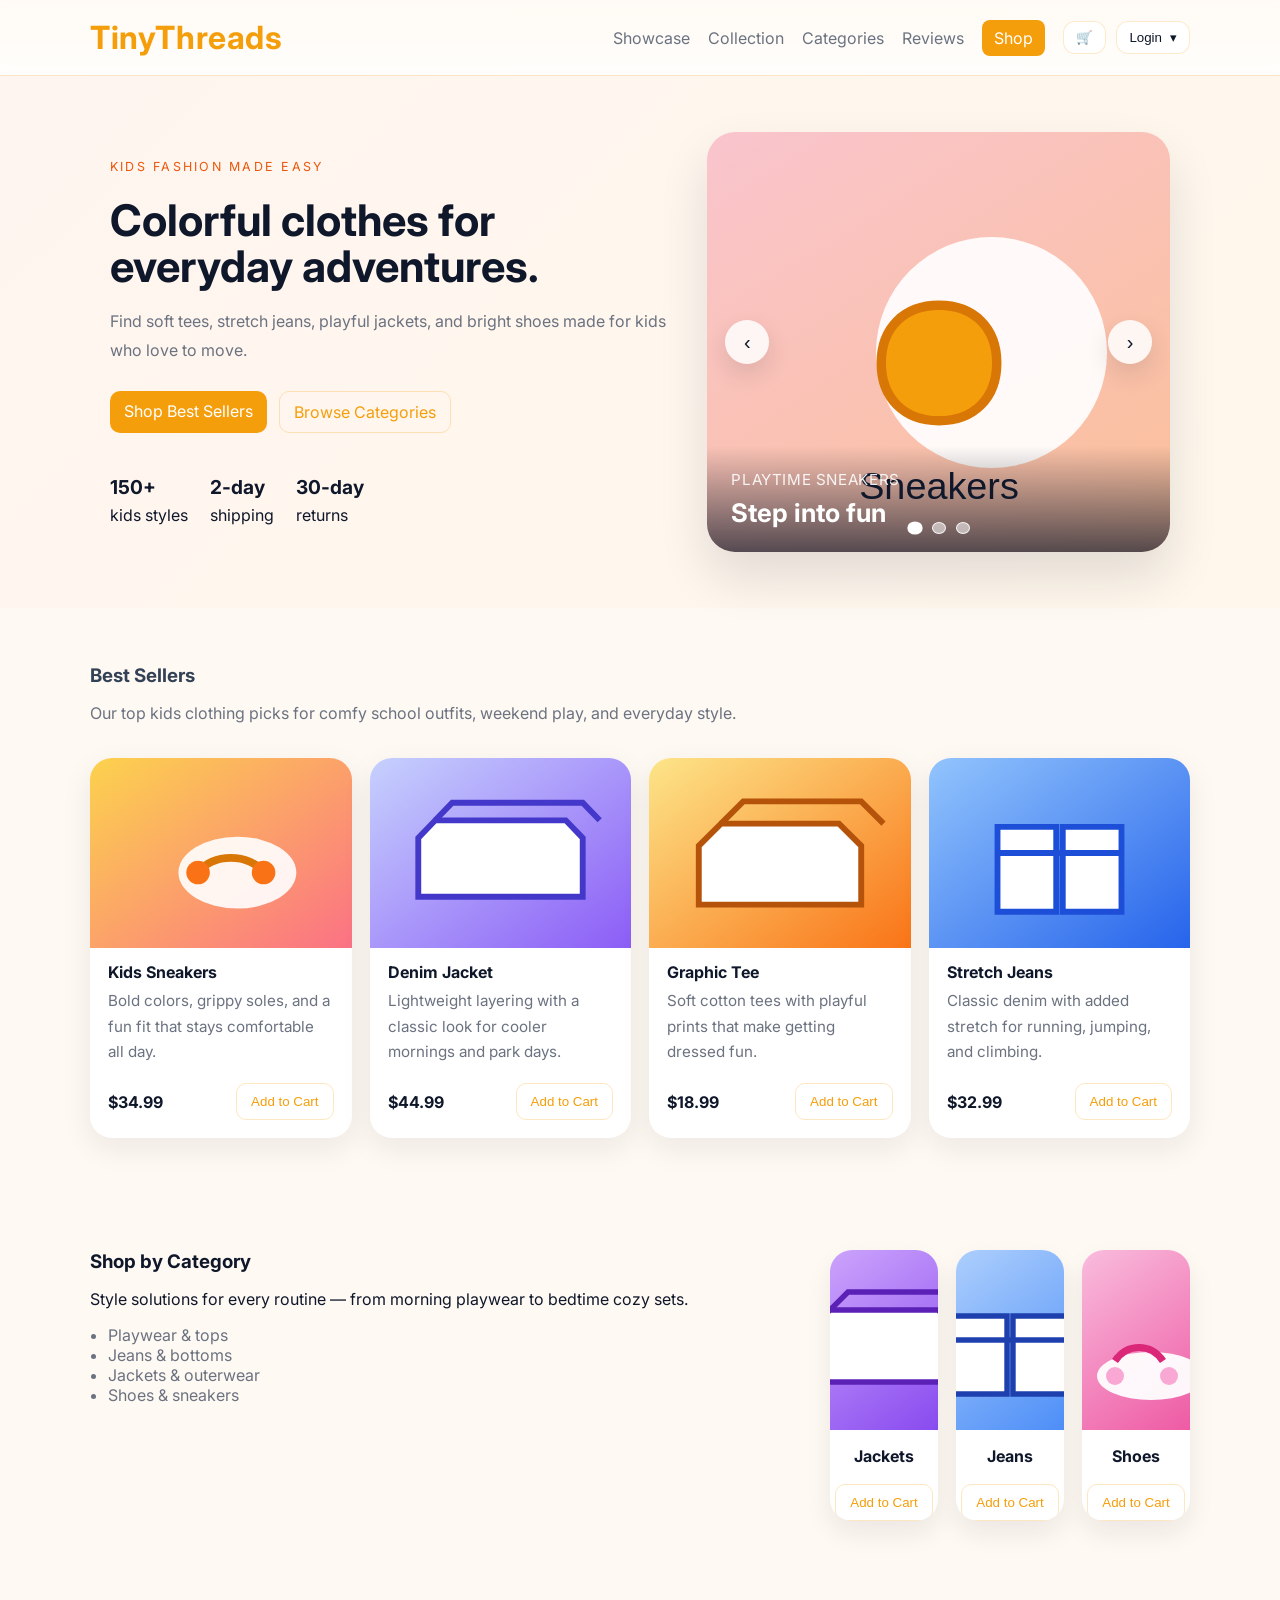
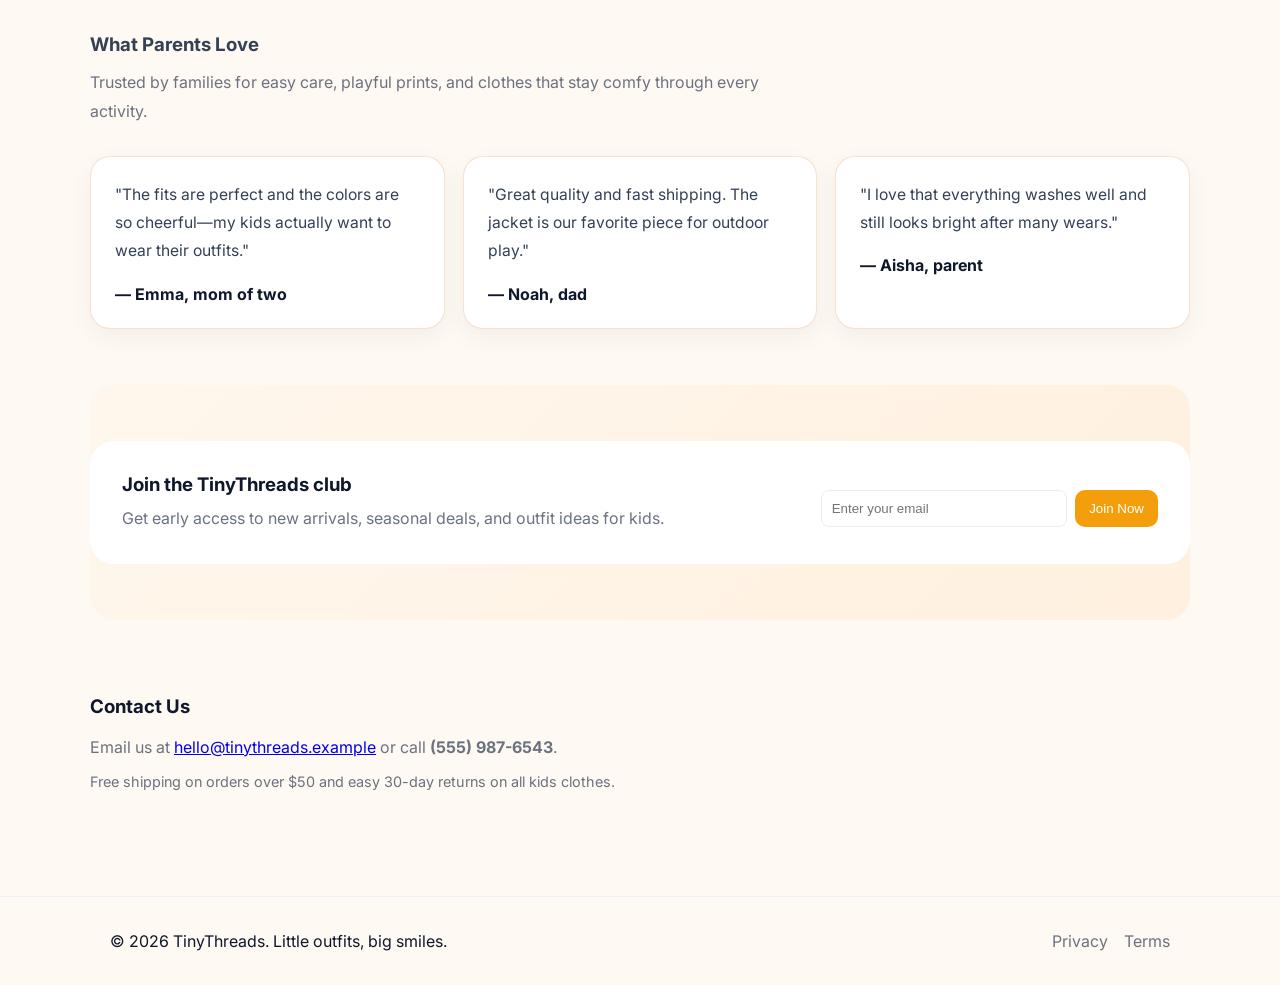
==== index.html @ 0e5de45f "shop-cart" ====
<!DOCTYPE html>
<html lang="en">
<head>
    <meta charset="UTF-8">
    <meta name="viewport" content="width=device-width, initial-scale=1.0">
    <title>TinyThreads | Kids Clothing Store</title>
    <link rel="stylesheet" href="styles.css">
    <link href="https://fonts.googleapis.com/css2?family=Inter:wght@300;400;600;700&display=swap" rel="stylesheet">
</head>
<body>
    <header class="site-header">
        <div class="container header-inner">
            <h1 class="brand">TinyThreads</h1>
            <button class="nav-toggle" aria-controls="site-nav" aria-expanded="false" aria-label="Toggle menu">
                <span class="bar"></span>
                <span class="bar"></span>
                <span class="bar"></span>
            </button>
            <nav id="site-nav" class="nav" role="navigation">
                <a href="#showcase">Showcase</a>
                <a href="#collection">Collection</a>
                <a href="#categories">Categories</a>
                <a href="#testimonials">Reviews</a>
                <a href="#contact" class="cta">Shop</a>
                <div class="nav-actions">
                    <button id="cartButton" class="icon-btn" type="button" aria-label="Open cart">
                        <span class="icon">🛒</span>
                        <span class="badge" id="cartCount">0</span>
                    </button>
                    <div class="auth-dropdown">
                        <button id="authButton" class="icon-btn" type="button" aria-label="Sign in" aria-haspopup="true" aria-expanded="false">
                            <span id="authLabel">Login</span>
                            <span class="dropdown-arrow" aria-hidden="true">▾</span>
                        </button>
                        <div id="authMenu" class="auth-menu hidden">
                            <button type="button" id="logoutNavButton" class="auth-menu-item">Logout</button>
                        </div>
                    </div>
                </div>
            </nav>
        </div>
    </header>

    <main>
        <section class="hero" id="showcase">
            <div class="container hero-inner">
                <div class="hero-copy">
                    <span class="eyebrow">Kids fashion made easy</span>
                    <h2>Colorful clothes for everyday adventures.</h2>
                    <p>Find soft tees, stretch jeans, playful jackets, and bright shoes made for kids who love to move.</p>
                    <div class="hero-ctas">
                        <a href="#collection" class="btn btn-primary">Shop Best Sellers</a>
                        <a href="#categories" class="btn btn-outline">Browse Categories</a>
                    </div>
                    <div class="hero-stats">
                        <div>
                            <strong>150+</strong>
                            <span>kids styles</span>
                        </div>
                        <div>
                            <strong>2-day</strong>
                            <span>shipping</span>
                        </div>
                        <div>
                            <strong>30-day</strong>
                            <span>returns</span>
                        </div>
                    </div>
                </div>
                <div class="hero-slider">
                    <div class="carousel" id="carousel">
                        <div class="slide active">
                            <img src="images/slide-sneakers.svg" alt="Kids colorful sneakers">
                            <div class="slide-caption">
                                <p>Playtime Sneakers</p>
                                <h3>Step into fun</h3>
                            </div>
                        </div>
                        <div class="slide">
                            <img src="images/slide-jacket.svg" alt="Kids denim jacket">
                            <div class="slide-caption">
                                <p>Denim Adventure Jacket</p>
                                <h3>Layer with playful style</h3>
                            </div>
                        </div>
                        <div class="slide">
                            <img src="images/slide-tee.svg" alt="Kids graphic t-shirt">
                            <div class="slide-caption">
                                <p>Storybook Tee</p>
                                <h3>Bright prints kids love</h3>
                            </div>
                        </div>
                        <div class="carousel-controls">
                            <button class="carousel-btn prev" aria-label="Previous slide">&#8249;</button>
                            <button class="carousel-btn next" aria-label="Next slide">&#8250;</button>
                        </div>
                        <div class="carousel-dots" id="carouselDots"></div>
                    </div>
                </div>
            </div>
        </section>

        <section id="collection" class="container section">
            <div class="section-intro">
                <h3 class="section-title">Best Sellers</h3>
                <p>Our top kids clothing picks for comfy school outfits, weekend play, and everyday style.</p>
            </div>
            <div class="cards grid-4">
                <article class="card" data-item="Kids Sneakers" data-price="34.99">
                    <img loading="lazy" src="images/card-sneakers.svg" alt="Kids colorful sneakers">
                    <h4>Kids Sneakers</h4>
                    <p>Bold colors, grippy soles, and a fun fit that stays comfortable all day.</p>
                    <div class="card-meta">
                        <strong>$34.99</strong>
                        <button class="btn btn-outline add-cart-btn" type="button">Add to Cart</button>
                    </div>
                </article>
                <article class="card" data-item="Denim Jacket" data-price="44.99">
                    <img loading="lazy" src="images/card-jacket.svg" alt="Kids wearing a denim jacket">
                    <h4>Denim Jacket</h4>
                    <p>Lightweight layering with a classic look for cooler mornings and park days.</p>
                    <div class="card-meta">
                        <strong>$44.99</strong>
                        <button class="btn btn-outline add-cart-btn" type="button">Add to Cart</button>
                    </div>
                </article>
                <article class="card" data-item="Graphic Tee" data-price="18.99">
                    <img loading="lazy" src="images/card-tee.svg" alt="Kids graphic t-shirt">
                    <h4>Graphic Tee</h4>
                    <p>Soft cotton tees with playful prints that make getting dressed fun.</p>
                    <div class="card-meta">
                        <strong>$18.99</strong>
                        <button class="btn btn-outline add-cart-btn" type="button">Add to Cart</button>
                    </div>
                </article>
                <article class="card" data-item="Stretch Jeans" data-price="32.99">
                    <img loading="lazy" src="images/card-jeans.svg" alt="Kids denim jeans">
                    <h4>Stretch Jeans</h4>
                    <p>Classic denim with added stretch for running, jumping, and climbing.</p>
                    <div class="card-meta">
                        <strong>$32.99</strong>
                        <button class="btn btn-outline add-cart-btn" type="button">Add to Cart</button>
                    </div>
                </article>
            </div>
        </section>

        <section id="categories" class="container section split">
            <div>
                <h3 class="section-title">Shop by Category</h3>
                <p>Style solutions for every routine — from morning playwear to bedtime cozy sets.</p>
                <ul class="features">
                    <li>Playwear & tops</li>
                    <li>Jeans & bottoms</li>
                    <li>Jackets & outerwear</li>
                    <li>Shoes & sneakers</li>
                </ul>
            </div>
            <div class="category-grid">
                <article class="category-card" data-item="Jackets" data-price="29.99">
                    <img loading="lazy" src="images/category-jackets.svg" alt="Kids jacket outdoors">
                    <h4>Jackets</h4>
                    <button class="btn btn-outline add-cart-btn" type="button">Add to Cart</button>
                </article>
                <article class="category-card" data-item="Jeans" data-price="25.99">
                    <img loading="lazy" src="images/category-jeans.svg" alt="Kids wearing jeans">
                    <h4>Jeans</h4>
                    <button class="btn btn-outline add-cart-btn" type="button">Add to Cart</button>
                </article>
                <article class="category-card" data-item="Shoes" data-price="22.99">
                    <img loading="lazy" src="images/category-shoes.svg" alt="Kids sneakers on a floor">
                    <h4>Shoes</h4>
                    <button class="btn btn-outline add-cart-btn" type="button">Add to Cart</button>
                </article>
            </div>
        </section>

        <section id="testimonials" class="container section">
            <div class="section-intro">
                <h3 class="section-title">What Parents Love</h3>
                <p>Trusted by families for easy care, playful prints, and clothes that stay comfy through every activity.</p>
            </div>
            <div class="testimonial-grid">
                <article class="testimonial-card">
                    <p>"The fits are perfect and the colors are so cheerful—my kids actually want to wear their outfits."</p>
                    <strong>— Emma, mom of two</strong>
                </article>
                <article class="testimonial-card">
                    <p>"Great quality and fast shipping. The jacket is our favorite piece for outdoor play."</p>
                    <strong>— Noah, dad</strong>
                </article>
                <article class="testimonial-card">
                    <p>"I love that everything washes well and still looks bright after many wears."</p>
                    <strong>— Aisha, parent</strong>
                </article>
            </div>
        </section>

        <section class="container section newsletter">
            <div class="newsletter-card">
                <div>
                    <h3>Join the TinyThreads club</h3>
                    <p>Get early access to new arrivals, seasonal deals, and outfit ideas for kids.</p>
                </div>
                <form action="#" class="signup-form">
                    <input type="email" placeholder="Enter your email" aria-label="Email address">
                    <button class="btn btn-primary">Join Now</button>
                </form>
            </div>
        </section>

        <div id="cartOverlay" class="cart-overlay hidden">
            <div id="cartBackdrop" class="cart-overlay-backdrop"></div>
            <div class="cart-card">
                <div class="cart-header">
                    <div>
                        <span class="eyebrow">Your cart</span>
                        <h3>Shopping bag</h3>
                    </div>
                    <button class="btn btn-outline" type="button" id="closeCart">Close</button>
                </div>
                <div id="cartItems" class="cart-items">
                    <p class="empty-cart">Your cart is empty. Add something fun!</p>
                </div>
                <div class="cart-footer hidden" id="cartFooter">
                    <div class="cart-total">
                        <span>Total</span>
                        <strong id="cartTotal">$0.00</strong>
                    </div>
                    <div class="cart-actions">
                        <button class="btn btn-outline" type="button" id="deleteAllButton">Delete all</button>
                        <button class="btn btn-primary" type="button" id="checkoutButton">Checkout</button>
                    </div>
                </div>
            </div>
        </div>

        <section class="container section contact" id="contact">
            <h3>Contact Us</h3>
            <p>Email us at <a href="mailto:hello@tinythreads.example">hello@tinythreads.example</a> or call <strong>(555) 987-6543</strong>.</p>
            <p class="small">Free shipping on orders over $50 and easy 30-day returns on all kids clothes.</p>
        </section>
    </main>

    <footer class="site-footer">
        <div class="container footer-inner">
            <p>&copy; 2026 TinyThreads. Little outfits, big smiles.</p>
            <nav class="footer-nav">
                <a href="#privacy">Privacy</a>
                <a href="#terms">Terms</a>
            </nav>
        </div>
    </footer>

        <script>
        // Small accessibility: focus outline for keyboard users
        (function(){
            window.addEventListener('keydown', function(e){ if(e.key==='Tab') document.documentElement.classList.add('keyboard'); }, {once:true});
        })();

        // Mobile nav toggle
        (function(){
            const toggle = document.querySelector('.nav-toggle');
            const nav = document.getElementById('site-nav');
            if(!toggle || !nav) return;

            function setOpen(isOpen){
                nav.classList.toggle('open', isOpen);
                toggle.setAttribute('aria-expanded', String(!!isOpen));
            }

            toggle.addEventListener('click', function(e){
                e.stopPropagation();
                setOpen(!nav.classList.contains('open'));
            });

            nav.addEventListener('click', function(e){
                if(e.target.tagName === 'A') setOpen(false);
            });

            document.addEventListener('click', function(e){
                if(!nav.classList.contains('open')) return;
                if(!nav.contains(e.target) && !toggle.contains(e.target)) setOpen(false);
            });

            document.addEventListener('keydown', function(e){ if(e.key === 'Escape') setOpen(false); });
        })();

        // Carousel slider
        (function(){
            const slides = Array.from(document.querySelectorAll('.slide'));
            const prev = document.querySelector('.carousel-btn.prev');
            const next = document.querySelector('.carousel-btn.next');
            const dotsContainer = document.getElementById('carouselDots');
            let activeIndex = 0;

            if(!slides.length || !prev || !next || !dotsContainer) return;

            function setSlide(index){
                slides.forEach((slide, idx) => slide.classList.toggle('active', idx === index));
                Array.from(dotsContainer.children).forEach((dot, idx) => dot.classList.toggle('active', idx === index));
                activeIndex = index;
            }

            function createDots(){
                slides.forEach((_, idx) => {
                    const dot = document.createElement('button');
                    dot.type = 'button';
                    dot.className = 'dot';
                    dot.setAttribute('aria-label', `Show slide ${idx + 1}`);
                    dot.addEventListener('click', () => setSlide(idx));
                    dotsContainer.appendChild(dot);
                });
            }

            createDots();
            setSlide(0);

            prev.addEventListener('click', () => setSlide((activeIndex - 1 + slides.length) % slides.length));
            next.addEventListener('click', () => setSlide((activeIndex + 1) % slides.length));

            setInterval(() => setSlide((activeIndex + 1) % slides.length), 6000);
        })();

        // Cart overlay + auth nav state
        (function(){
            const cartButton = document.getElementById('cartButton');
            const cartCount = document.getElementById('cartCount');
            const cartOverlay = document.getElementById('cartOverlay');
            const cartBackdrop = document.getElementById('cartBackdrop');
            const closeCart = document.getElementById('closeCart');
            const cartItems = document.getElementById('cartItems');
            const cartFooter = document.getElementById('cartFooter');
            const cartTotal = document.getElementById('cartTotal');
            const checkoutButton = document.getElementById('checkoutButton');
            const deleteAllButton = document.getElementById('deleteAllButton');
            const addCartButtons = Array.from(document.querySelectorAll('.add-cart-btn'));
            const authButton = document.getElementById('authButton');
            const authMenu = document.getElementById('authMenu');
            const logoutNavButton = document.getElementById('logoutNavButton');
            const authLabel = document.getElementById('authLabel');

            const STORAGE_USER = 'tinythreadsUser';
            const STORAGE_CART = 'tinythreadsCartByUser';
            const STORAGE_USERS = 'tinythreadsUsers';

            let currentUser = JSON.parse(localStorage.getItem(STORAGE_USER) || 'null');
            let cartMap = JSON.parse(localStorage.getItem(STORAGE_CART) || '{}');
            let cart = currentUser ? (cartMap[currentUser.email] || {}) : {};
            let users = JSON.parse(localStorage.getItem(STORAGE_USERS) || '{}');

            function saveState(){
                if(currentUser){
                    cartMap[currentUser.email] = cart;
                }
                localStorage.setItem(STORAGE_USER, JSON.stringify(currentUser));
                localStorage.setItem(STORAGE_CART, JSON.stringify(cartMap));
                localStorage.setItem(STORAGE_USERS, JSON.stringify(users));
                // keep UI in sync with saved state (disable/enable add buttons)
                updateCartButtons();
            }

            function formatMoney(value){
                return '$' + Number(value).toFixed(2);
            }

            function updateCartCount(){
                const total = Object.values(cart).reduce((sum, item) => sum + item.quantity, 0);
                cartCount.textContent = total;
                cartCount.style.display = total ? 'inline-flex' : 'none';
            }

            function updateCartButtons(){
                // Disable add-to-cart buttons for items already in the current user's cart.
                addCartButtons.forEach(button => {
                    const article = button.closest('[data-item]');
                    const name = article ? article.dataset.item : null;
                    if(currentUser && name && cart[name] && cart[name].quantity > 0){
                        button.disabled = true;
                        button.textContent = 'Added';
                    } else {
                        button.disabled = false;
                        button.textContent = 'Add to Cart';
                    }
                });
            }

            function renderCart(){
                const entries = Object.values(cart);
                cartItems.innerHTML = '';
                if(!entries.length){
                    cartItems.innerHTML = '<p class="empty-cart">Your cart is empty. Add something fun!</p>';
                    cartFooter.classList.add('hidden');
                    return;
                }
                let total = 0;
                entries.forEach(item => {
                    total += item.price * item.quantity;
                    const row = document.createElement('div');
                    row.className = 'cart-row';
                    row.innerHTML = `
                        <div>
                            <strong>${item.name}</strong>
                            <p>${item.quantity} × ${formatMoney(item.price)}</p>
                        </div>
                        <div class="cart-row-actions">
                            <button type="button" class="btn btn-outline cart-decrease" data-item="${item.name}">-</button>
                            <span>${item.quantity}</span>
                            <button type="button" class="btn btn-outline cart-increase" data-item="${item.name}">+</button>
                            <button type="button" class="btn btn-outline cart-delete" data-item="${item.name}">Delete</button>
                        </div>
                    `;
                    cartItems.appendChild(row);
                });
                cartTotal.textContent = formatMoney(total);
                cartFooter.classList.remove('hidden');
                cartItems.querySelectorAll('.cart-decrease').forEach(button => {
                    button.addEventListener('click', () => adjustQty(button.dataset.item, -1));
                });
                cartItems.querySelectorAll('.cart-increase').forEach(button => {
                    button.addEventListener('click', () => adjustQty(button.dataset.item, 1));
                });
                cartItems.querySelectorAll('.cart-delete').forEach(button => {
                    button.addEventListener('click', () => removeItem(button.dataset.item));
                });
            }

            function adjustQty(name, delta){
                if(!cart[name]) return;
                cart[name].quantity += delta;
                if(cart[name].quantity < 1) delete cart[name];
                saveState();
                updateCartCount();
                renderCart();
            }

            function removeItem(name){
                if(!cart[name]) return;
                delete cart[name];
                saveState();
                updateCartCount();
                renderCart();
            }

            function clearCart(){
                cart = {};
                saveState();
                updateCartCount();
                renderCart();
            }

            function openCart(){
                renderCart();
                cartOverlay.classList.remove('hidden');
                cartOverlay.classList.add('show');
            }

            function closeCartOverlay(){
                cartOverlay.classList.add('hidden');
                cartOverlay.classList.remove('show');
            }

            function closeAuthMenu(){
                authMenu.classList.add('hidden');
                authButton.setAttribute('aria-expanded', 'false');
            }

            function updateAuthNav(){
                if(currentUser){
                    const userName = currentUser.name || currentUser.email.split('@')[0];
                    authLabel.textContent = `Welcome, ${userName}`;
                    authButton.setAttribute('aria-label', `Account menu for ${userName}`);
                } else {
                    authLabel.textContent = 'Login';
                    authButton.setAttribute('aria-label', 'Sign in');
                    closeAuthMenu();
                }
                updateCartButtons();
            }

            authButton.addEventListener('click', (event) => {
                event.stopPropagation();
                if(!currentUser){
                    window.location.href = 'login.html';
                    return;
                }
                authMenu.classList.toggle('hidden');
                const expanded = authMenu.classList.contains('hidden') ? 'false' : 'true';
                authButton.setAttribute('aria-expanded', expanded);
            });

            logoutNavButton.addEventListener('click', () => {
                if(currentUser){
                    cartMap[currentUser.email] = cart;
                }
                currentUser = null;
                cart = {};
                saveState();
                updateAuthNav();
                updateCartCount();
                closeAuthMenu();
                window.location.href = 'login.html';
            });

            document.addEventListener('click', function(event){
                if(currentUser && !authMenu.classList.contains('hidden') && !event.target.closest('.auth-dropdown')){
                    closeAuthMenu();
                }
            });

            cartButton.addEventListener('click', () => {
                if(cartOverlay.classList.contains('show')){
                    closeCartOverlay();
                } else {
                    openCart();
                }
            });

            closeCart.addEventListener('click', closeCartOverlay);
            cartBackdrop.addEventListener('click', closeCartOverlay);
            document.addEventListener('keydown', function(e){ if(e.key === 'Escape') closeCartOverlay(); });

            checkoutButton.addEventListener('click', () => {
                if(!Object.keys(cart).length) return;
                cart = {};
                saveState();
                updateCartCount();
                renderCart();
                closeCartOverlay();
            });

            deleteAllButton.addEventListener('click', () => {
                if(!Object.keys(cart).length) return;
                clearCart();
            });

            addCartButtons.forEach(button => {
                button.addEventListener('click', function(){
                    if(!currentUser){
                        window.location.href = 'login.html';
                        return;
                    }
                    const article = button.closest('[data-item]');
                    if(!article) return;
                    const name = article.dataset.item;
                    const price = Number(article.dataset.price || 0);
                    if(cart[name]){
                        cart[name].quantity += 1;
                    } else {
                        cart[name] = { name, price, quantity: 1 };
                    }
                    saveState();
                    updateCartCount();
                    // reflect new per-user state on buttons
                    updateCartButtons();
                });
            });

            updateCartCount();
            updateAuthNav();
        })();
        </script>
</body>
</html>
---- styles.css ----
:root{
  --bg:#fff9f3;
  --accent:#f59e0b;
  --muted:#6b7280;
  --container:1100px;
  --radius:14px;
  font-family: Inter, system-ui, -apple-system, 'Segoe UI', Roboto, 'Helvetica Neue', Arial;
}
*{box-sizing:border-box}
html,body{height:100%;margin:0;background:var(--bg);color:#0f172a}
.container{max-width:var(--container);margin:0 auto;padding:0 20px}
.site-header{background:linear-gradient(180deg, rgba(255,250,244,0.95), rgba(255,255,255,0.7));backdrop-filter:blur(4px);position:sticky;top:0;z-index:40;border-bottom:1px solid #fde4c5}
.header-inner{display:flex;align-items:center;justify-content:space-between;padding:18px 0}
.brand{margin:0;font-weight:700;color:var(--accent);letter-spacing:0.6px}
.nav{display:flex;align-items:center}
.nav a{margin-left:18px;color:var(--muted);text-decoration:none;transition:color 0.25s ease}
.nav a:hover{color:#0f172a}
.nav a.cta{background:var(--accent);color:#fff;padding:8px 12px;border-radius:8px}
.nav a.cta:hover{background:#f79e26}

.nav-actions{display:flex;align-items:center;gap:10px;margin-left:18px}
.auth-dropdown{position:relative}
.auth-menu{position:absolute;right:0;top:calc(100% + 8px);background:#fff;border:1px solid rgba(15,23,42,0.12);border-radius:16px;box-shadow:0 18px 40px rgba(15,23,42,0.12);min-width:180px;overflow:hidden;z-index:50}
.auth-menu.hidden{display:none}
.auth-menu-item{display:block;width:100%;text-align:left;padding:12px 16px;border:none;background:none;color:#0f172a;cursor:pointer;font-size:0.95rem}
.auth-menu-item:hover{background:rgba(245,158,11,0.12)}
.icon-btn{display:inline-flex;align-items:center;gap:8px;padding:8px 12px;border:1px solid rgba(245,158,11,0.22);border-radius:12px;background:#fff;color:#0f172a;cursor:pointer;transition:transform 0.2s ease,background 0.2s ease}
.icon-btn:hover{background:#fffbf5;transform:translateY(-1px)}
.badge{display:inline-flex;align-items:center;justify-content:center;width:22px;height:22px;font-size:0.8rem;border-radius:999px;background:var(--accent);color:#fff}
#cartButton{position:relative}
#cartButton .badge{position:absolute;top:0;right:0;transform:translate(30%,-30%);width:18px;height:18px;font-size:0.72rem;padding:0;}
.cart-row-actions{display:flex;align-items:center;gap:8px;flex-wrap:wrap}
.cart-actions{display:flex;justify-content:flex-end;gap:10px;flex-wrap:wrap}
.cart-delete{border-color:rgba(220,38,38,0.25);color:#dc2626}
.cart-delete:hover{background:rgba(220,38,38,0.12);border-color:rgba(220,38,38,0.35)}

/* mobile toggle button (hidden on large screens) */
.nav-toggle{display:none;border:0;background:transparent;padding:8px;margin-left:8px;cursor:pointer}
.nav-toggle .bar{display:block;width:20px;height:2px;background:var(--accent);margin:4px 0;border-radius:2px}

.hero{padding:56px 0;background:linear-gradient(135deg,#fff5f0,#fff7eb)}
.hero-inner{display:grid;grid-template-columns:1.1fr 0.9fr;gap:32px;align-items:center}
.hero-copy{display:flex;flex-direction:column;gap:18px}
.hero-copy .eyebrow{display:inline-flex;text-transform:uppercase;letter-spacing:0.18em;font-size:0.78rem;color:#ea580c;margin-bottom:6px}
.hero-copy h2{margin:0;font-size:clamp(2rem,3.4vw,3.2rem);line-height:1.05}
.hero-copy p{margin:0;color:var(--muted);font-size:1rem;line-height:1.8;max-width:560px}
.hero-ctas{display:flex;flex-wrap:wrap;gap:12px;margin-top:8px}
.hero-stats{display:flex;gap:22px;flex-wrap:wrap;margin-top:24px}
.hero-stats div{display:flex;flex-direction:column;gap:6px}
.hero-stats strong{font-size:1.2rem;color:#0f172a}
.hero-slider{position:relative;border-radius:28px;overflow:hidden;box-shadow:0 25px 50px rgba(15,23,42,0.12);transition:transform 0.35s ease, box-shadow 0.35s ease}
.hero-slider:hover{transform:translateY(-4px);box-shadow:0 30px 60px rgba(15,23,42,0.16)}
.carousel{position:relative;min-height:420px;background:#fff}
.slide{display:none}
.slide.active{display:block}
.slide img{width:100%;height:420px;object-fit:cover;display:block;transition:transform 0.6s ease}
.slide:hover img{transform:scale(1.04)}
.slide-caption{position:absolute;left:0;right:0;bottom:0;padding:24px;background:linear-gradient(180deg,transparent,rgba(15,23,42,0.7));color:#fff}
.slide-caption p{margin:0 0 8px;font-size:0.95rem;letter-spacing:0.04em;text-transform:uppercase;opacity:.9}
.slide-caption h3{margin:0;font-size:clamp(1.4rem,2vw,1.8rem)}
.carousel-controls{position:absolute;top:50%;left:18px;right:18px;display:flex;justify-content:space-between;transform:translateY(-50%)}
.carousel-btn{width:44px;height:44px;border-radius:50%;border:none;background:rgba(255,255,255,0.85);color:#0f172a;font-size:1.25rem;cursor:pointer;display:flex;align-items:center;justify-content:center;box-shadow:0 10px 24px rgba(15,23,42,0.12);transition:transform 0.25s ease, background 0.25s ease}
.carousel-btn:hover{background:#fff;transform:scale(1.05)}
.carousel-dots{position:absolute;left:50%;bottom:18px;transform:translateX(-50%);display:flex;gap:10px}
.dot{width:12px;height:12px;border-radius:50%;border:1px solid rgba(255,255,255,0.9);background:rgba(255,255,255,0.55);cursor:pointer;transition:transform 0.2s ease, background 0.2s ease}
.dot.active{background:#fff;transform:scale(1.1)}

.section{padding:56px 0}
.section-title{margin:0 0 12px}
.section-intro{max-width:700px;margin-bottom:30px;color:#334155}
.section-intro p{margin:10px 0 0;color:var(--muted);font-size:1rem;line-height:1.8}
.cards{display:grid;grid-template-columns:repeat(3,minmax(0,1fr));gap:18px}
.card{background:#fff;border-radius:22px;box-shadow:0 10px 30px rgba(15,23,42,0.08);overflow:hidden;transition:transform 0.35s ease,box-shadow 0.35s ease}
.card:hover{transform:translateY(-6px);box-shadow:0 20px 45px rgba(15,23,42,0.12)}
.card img{width:100%;height:190px;object-fit:cover;display:block;transition:transform 0.5s ease}
.card:hover img{transform:scale(1.05)}
.card h4{margin:14px 18px 6px}
.card p{margin:0 18px 18px;color:var(--muted);font-size:0.95rem;line-height:1.7}
.card-meta{display:flex;align-items:center;justify-content:space-between;padding:0 18px 18px}
.card-meta strong{color:#0f172a}

.grid-4{grid-template-columns:repeat(4,minmax(0,1fr));}
.category-grid{display:grid;grid-template-columns:repeat(3,minmax(0,1fr));gap:18px}
.category-card{background:#fff;border-radius:22px;box-shadow:0 12px 26px rgba(15,23,42,0.08);overflow:hidden;text-align:center;transition:transform 0.35s ease,box-shadow 0.35s ease}
.category-card:hover{transform:translateY(-6px);box-shadow:0 18px 40px rgba(15,23,42,0.12)}
.category-card img{width:100%;height:180px;object-fit:cover;display:block;transition:transform 0.5s ease}
.category-card:hover img{transform:scale(1.05)}
.category-card h4{margin:16px 12px 18px;color:#0f172a;transition:color 0.25s ease}
.category-card:hover h4{color:var(--accent)}

.testimonial-grid{display:grid;grid-template-columns:repeat(3,minmax(0,1fr));gap:18px}
.testimonial-card{background:#fff;border-radius:20px;border:1px solid rgba(244,212,187,0.7);padding:24px;box-shadow:0 8px 24px rgba(15,23,42,0.05);transition:transform 0.35s ease,box-shadow 0.35s ease}
.testimonial-card:hover{transform:translateY(-4px);box-shadow:0 16px 38px rgba(15,23,42,0.12)}
.testimonial-card p{margin:0 0 18px;color:#334155;font-size:0.98rem;line-height:1.8}
.testimonial-card strong{color:#0f172a}

.newsletter{background:linear-gradient(135deg,#fff7ed,#fff0df);border-radius:24px}
.newsletter-card{display:grid;grid-template-columns:2fr 1fr;gap:24px;align-items:center;padding:32px;border-radius:24px;background:#fff}
.newsletter-card h3{margin:0 0 8px}
.newsletter-card p{margin:0;color:var(--muted);line-height:1.8}

.auth-page{display:flex;justify-content:center;align-items:center;min-height:calc(100vh - 150px);padding:80px 0}
.auth-card, .cart-card{background:#fff;border-radius:24px;box-shadow:0 24px 48px rgba(15,23,42,0.08);padding:32px}
.auth-card{width:100%;max-width:420px;margin:0 auto}
.auth-header{display:flex;justify-content:space-between;align-items:flex-end;gap:20px;margin-bottom:24px}
.auth-form{display:grid;gap:16px}
.auth-form label{display:flex;flex-direction:column;gap:8px;color:#334155;font-size:0.95rem}
.auth-form input{padding:14px 16px;border:1px solid #e5e7eb;border-radius:14px;background:#f8fafc}
.form-actions{display:flex;gap:12px;flex-wrap:wrap;margin-top:8px}
.form-message{margin-top:12px;font-size:0.95rem}
.form-error{color:#b91c1c}
.form-success{color:#047857}
.auth-footer{display:flex;flex-direction:column;gap:8px;margin-top:20px;color:var(--muted);font-size:0.95rem}
.auth-link{background:none;border:none;color:var(--accent);font-weight:700;cursor:pointer;padding:0}
.auth-link:hover{text-decoration:underline}
.brand a{color:inherit;text-decoration:none}
.btn:disabled, .btn[disabled]{cursor:not-allowed;opacity:.55;transform:none;box-shadow:none;background:#f3f4f6;color:var(--muted)}

.cart-header{display:flex;align-items:center;justify-content:space-between;gap:18px;margin-bottom:22px}
.cart-items{display:grid;gap:14px}
.cart-row{display:flex;align-items:center;justify-content:space-between;gap:12px;padding:14px 0;border-top:1px solid #f5f5f5}
.cart-row:first-child{border-top:none}
.cart-row-actions{display:flex;align-items:center;gap:8px}
.cart-total{display:flex;align-items:center;justify-content:space-between;gap:12px;padding:18px 0;border-top:1px solid #f3f4f6}
.empty-cart{margin:0;color:var(--muted);font-size:0.98rem}

.cart-overlay{position:fixed;inset:0;display:none;justify-content:flex-end;z-index:90;}
.cart-overlay.show{display:flex;}
.cart-overlay-backdrop{position:absolute;inset:0;background:rgba(15,23,42,0.42);}
.cart-overlay .cart-card{position:relative;margin-left:auto;width:380px;max-width:100%;height:100%;border-radius:0 0 0 28px;background:#fff;box-shadow:-24px 0 60px rgba(15,23,42,0.18);overflow-y:auto;padding:32px;}

.split{display:grid;grid-template-columns:1fr 360px;gap:28px;align-items:start}
.features{padding-left:18px;color:var(--muted)}

.signup-form{display:flex;gap:8px;margin-top:12px}
.signup-form input{flex:1;padding:10px;border:1px solid #e6eef6;border-radius:8px}
.btn{display:inline-block;padding:10px 14px;border-radius:10px;text-decoration:none;border:0;cursor:pointer;transition:transform 0.2s ease,box-shadow 0.2s ease,background 0.2s ease,color 0.2s ease}
.btn:hover{transform:translateY(-2px);box-shadow:0 10px 24px rgba(245,158,11,0.18)}
.btn-primary{background:var(--accent);color:#fff}
.btn-primary:hover{background:#f79e26}
.btn-outline{background:transparent;border:1px solid rgba(245,158,11,0.25);color:var(--accent)}
.btn-outline:hover{background:rgba(245,158,11,0.1)}

a .eyebrow, .eyebrow{display:inline-block;text-transform:uppercase;letter-spacing:0.12em;font-size:0.8rem;color:#ea580c;margin-bottom:18px}

.hidden{display:none !important}

@media (max-width:900px){
  .nav-actions{margin-left:0;flex-wrap:wrap;justify-content:flex-start}
  .auth-header{flex-direction:column;align-items:flex-start}
  .form-actions{width:100%}
}


.contact p{color:var(--muted)}
.small{font-size:0.9rem;color:var(--muted)}

.site-footer{border-top:1px solid #eef2f7;padding:18px 0;margin-top:36px}
.footer-inner{display:flex;align-items:center;justify-content:space-between}
.footer-nav a{margin-left:12px;color:var(--muted);text-decoration:none;transition:color 0.25s ease}
.footer-nav a:hover{color:var(--accent)}

@media (max-width:900px){
  .hero-inner{grid-template-columns:1fr}
  .hero-slider{max-width:100%}
  .carousel{min-height:auto}
  .slide img{height:280px}
  .cards{grid-template-columns:1fr}
  .testimonial-grid{grid-template-columns:1fr}
  .newsletter-card{grid-template-columns:1fr}
  .split{grid-template-columns:1fr}
  .nav a{margin-left:12px}
  .nav-toggle{display:block}
  /* mobile menu: hidden by default, shown when .open */
  .nav{display:none;position:fixed;top:64px;right:20px;background:#fff;padding:14px;border-radius:12px;box-shadow:0 10px 30px rgba(15,23,42,0.08);flex-direction:column;min-width:180px;z-index:60}
  .nav.open{display:flex}
  .nav a{margin:8px 0}
  .nav a.cta{margin-top:6px}

  /* Move section heading padding to mobile only and align content under titles */
  .section-title, .section h3 {padding:0 20px;box-sizing:border-box}
  .section > * {padding:0 20px;box-sizing:border-box}

  /* Stack footer items vertically on small screens */
  .site-footer .footer-inner{flex-direction:column;align-items:flex-start;gap:10px}
  .site-footer .footer-nav{display:flex;flex-direction:column;padding:0}
  .site-footer .footer-nav a{margin:6px 0}

  /* Give brand a bit more left space on mobile */
  .brand{margin-left:12px}

  /* Align section titles and content edges on mobile so headings and content start at same vertical level */
  .section .card h4,
  .section .card p,
  .section .card-meta,
  .category-card h4,
  .testimonial-card p,
  .section-intro p,
  .newsletter-card h3,
  .newsletter-card p {
    padding-left:20px;
    padding-right:20px;
    margin-left:0;
    box-sizing:border-box;
  }

  /* Align split section intro content (p and ul) with h3 title on mobile */
  .section.split > div:first-child > p {
    padding-left:20px;
    padding-right:20px;
  }
  .section.split > div:first-child > .features {
    padding-left:20px;
    padding-right:20px;
  }

  /* Ensure category card h4 wraps text properly on mobile */
  .category-grid{grid-template-columns:1fr;gap:16px}
  .category-card h4{word-wrap:break-word;overflow-wrap:break-word;hyphens:auto;font-size:clamp(0.95rem,2vw,1.1rem)}
}

/* Small-screen adjustments for the subscribe form */
@media (max-width:600px){
  .signup-form{flex-direction:column;align-items:stretch}
  .signup-form input{width:100%;margin:0}
  .signup-form .btn{width:100%;margin-top:10px}

  /* Add vertical breathing room for the newsletter on small screens */
  .newsletter{padding-top:28px;padding-bottom:28px}
  .newsletter-card{padding:20px;border-radius:18px}

  /* Ensure category cards display properly on small mobile screens */
  .category-card{text-align:center}
  .category-card h4{margin:12px 16px;word-break:break-word}
  .category-card .btn{margin:0 16px 16px;display:block;width:calc(100% - 32px)}
}

/* Keyboard focus styles */
:root.keyboard .nav a:focus, :root.keyboard .btn:focus, :root.keyboard a:focus{outline:3px solid rgba(245,158,11,0.18);outline-offset:2px}
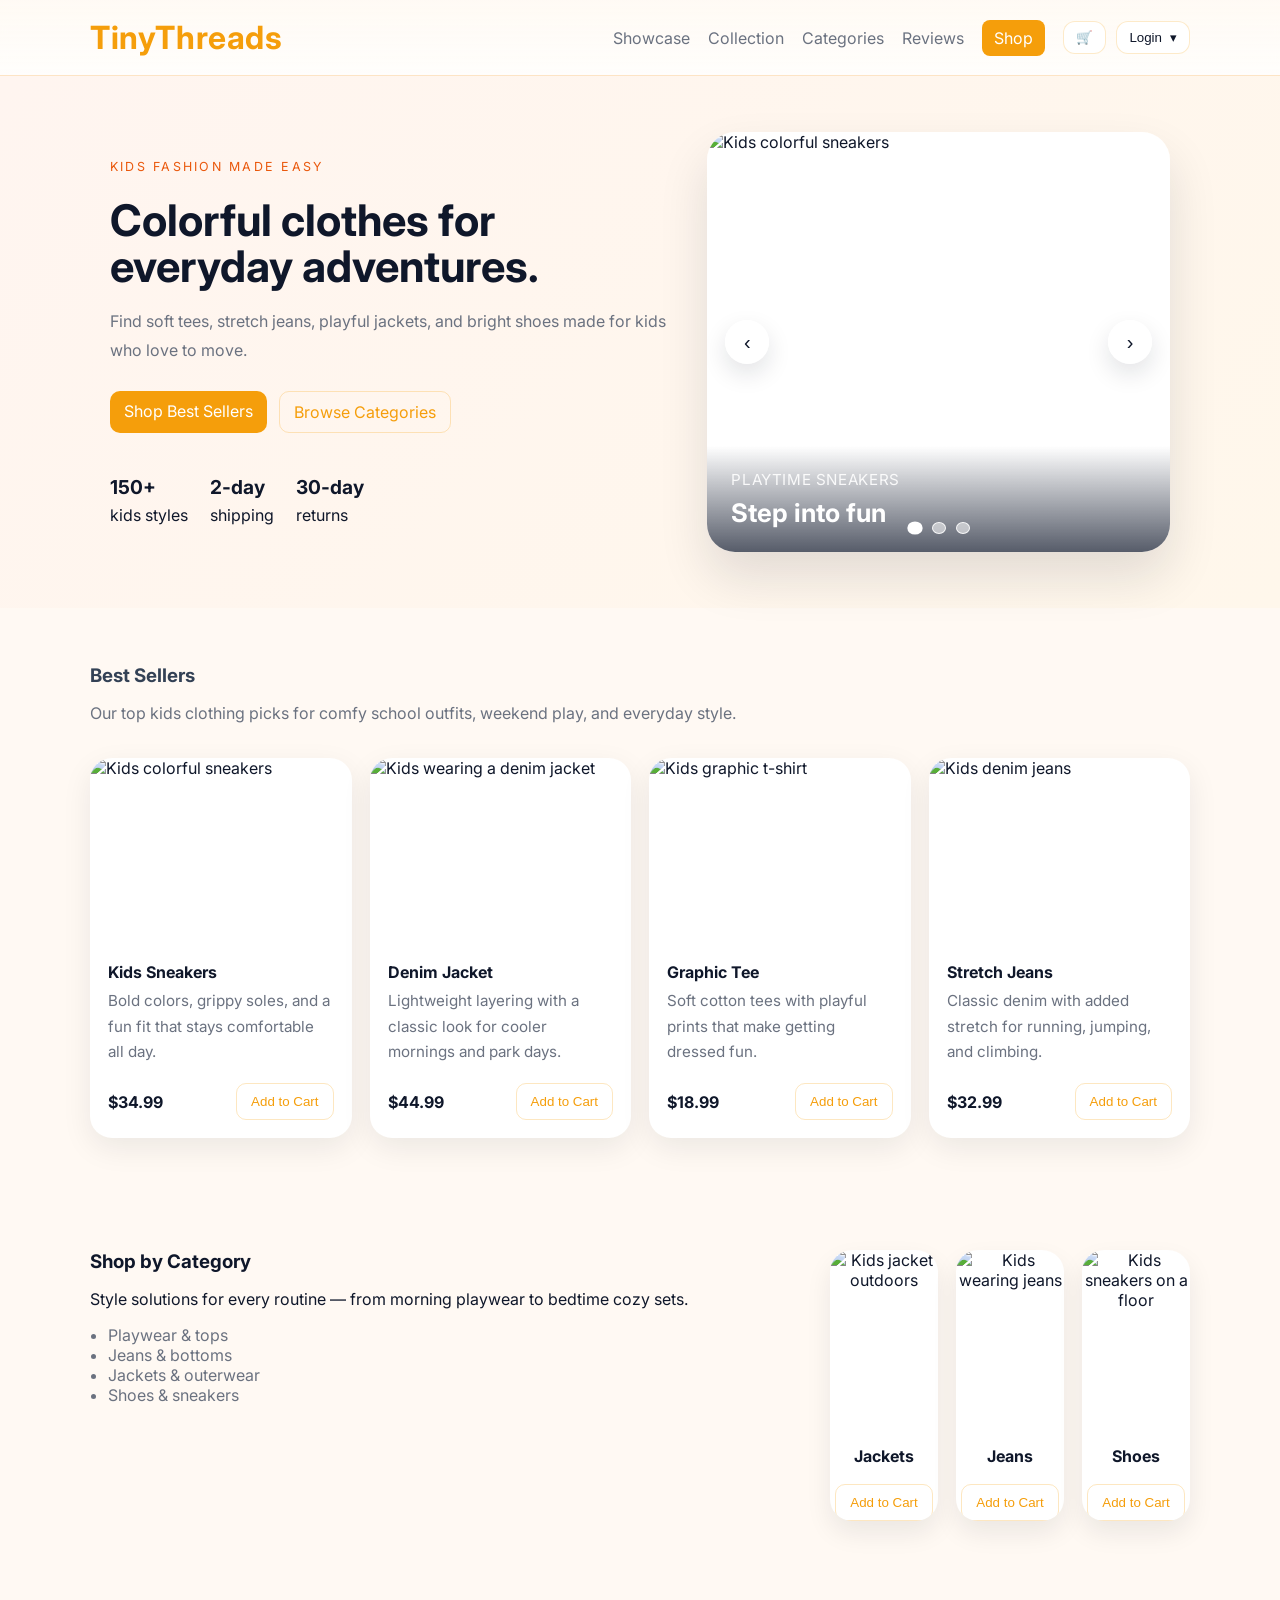
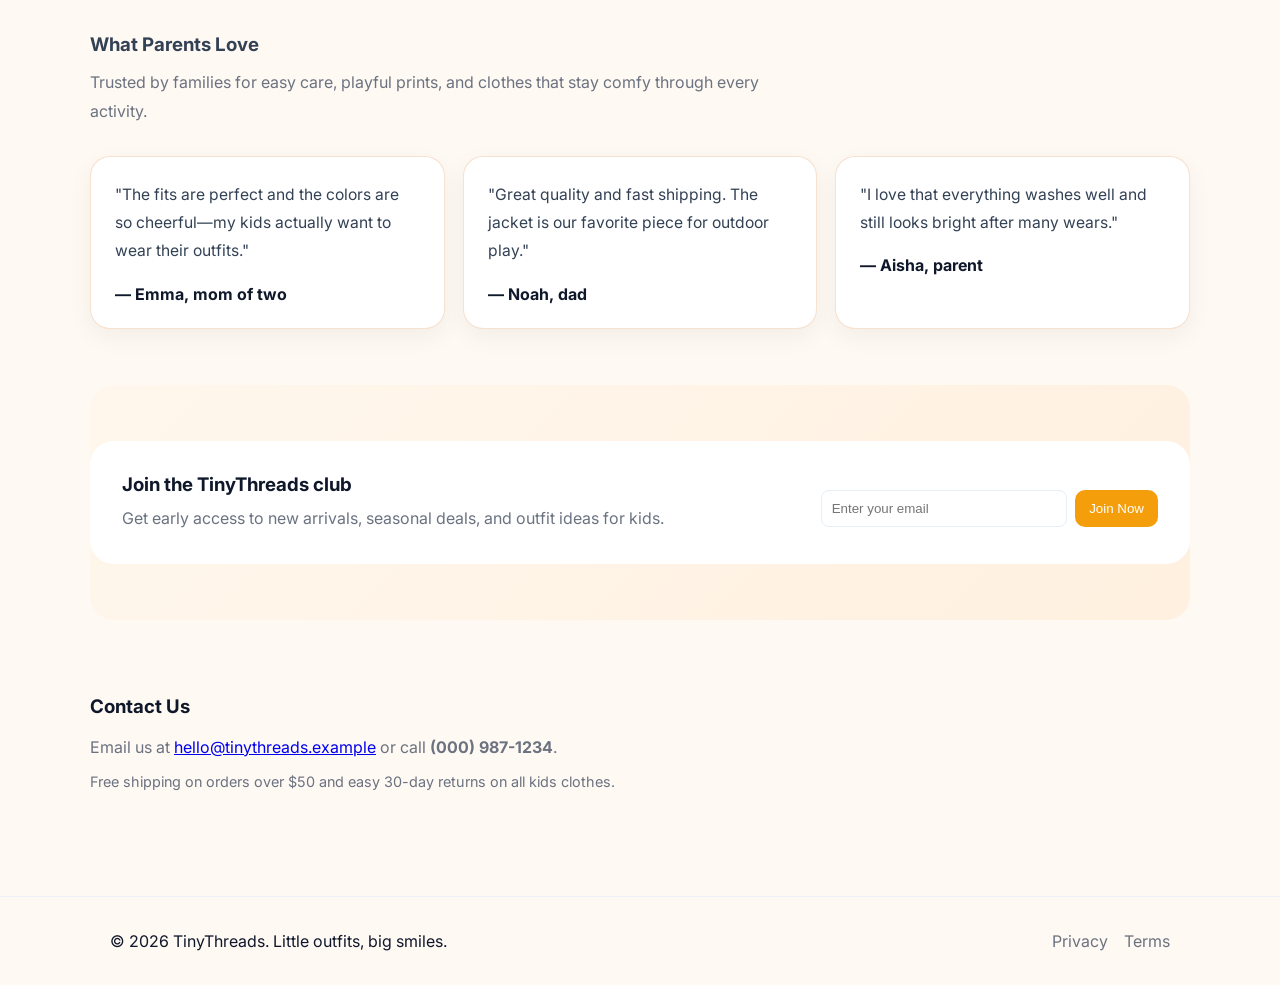
==== commit d2e8cdab: "performance updates" ====
--- a/index.html
+++ b/index.html
@@ -4,6 +4,8 @@
     <meta charset="UTF-8">
     <meta name="viewport" content="width=device-width, initial-scale=1.0">
     <title>TinyThreads | Kids Clothing Store</title>
+    <link rel="preconnect" href="https://fonts.googleapis.com">
+    <link rel="preconnect" href="https://fonts.gstatic.com" crossorigin>
     <link rel="stylesheet" href="styles.css">
     <link href="https://fonts.googleapis.com/css2?family=Inter:wght@300;400;600;700&display=swap" rel="stylesheet">
 </head>
@@ -70,21 +72,21 @@
                 <div class="hero-slider">
                     <div class="carousel" id="carousel">
                         <div class="slide active">
-                            <img src="images/slide-sneakers.svg" alt="Kids colorful sneakers">
+                            <img loading="eager" decoding="async" src="https://images.pexels.com/photos/28259746/pexels-photo-28259746.jpeg?auto=compress&cs=tinysrgb&w=1400" alt="Kids colorful sneakers">
                             <div class="slide-caption">
                                 <p>Playtime Sneakers</p>
                                 <h3>Step into fun</h3>
                             </div>
                         </div>
                         <div class="slide">
-                            <img src="images/slide-jacket.svg" alt="Kids denim jacket">
+                            <img loading="lazy" decoding="async" src="https://images.pexels.com/photos/5693005/pexels-photo-5693005.jpeg?auto=compress&cs=tinysrgb&w=1400" alt="Kids denim jacket">
                             <div class="slide-caption">
                                 <p>Denim Adventure Jacket</p>
                                 <h3>Layer with playful style</h3>
                             </div>
                         </div>
                         <div class="slide">
-                            <img src="images/slide-tee.svg" alt="Kids graphic t-shirt">
+                            <img loading="lazy" decoding="async" src="https://images.pexels.com/photos/20406227/pexels-photo-20406227.jpeg?auto=compress&cs=tinysrgb&w=1400" alt="Kids graphic t-shirt">
                             <div class="slide-caption">
                                 <p>Storybook Tee</p>
                                 <h3>Bright prints kids love</h3>
@@ -107,7 +109,7 @@
             </div>
             <div class="cards grid-4">
                 <article class="card" data-item="Kids Sneakers" data-price="34.99">
-                    <img loading="lazy" src="images/card-sneakers.svg" alt="Kids colorful sneakers">
+                    <img loading="lazy" decoding="async" src="https://images.pexels.com/photos/4987534/pexels-photo-4987534.jpeg?auto=compress&cs=tinysrgb&w=900" alt="Kids colorful sneakers">
                     <h4>Kids Sneakers</h4>
                     <p>Bold colors, grippy soles, and a fun fit that stays comfortable all day.</p>
                     <div class="card-meta">
@@ -116,7 +118,7 @@
                     </div>
                 </article>
                 <article class="card" data-item="Denim Jacket" data-price="44.99">
-                    <img loading="lazy" src="images/card-jacket.svg" alt="Kids wearing a denim jacket">
+                    <img loading="lazy" decoding="async" src="https://images.pexels.com/photos/3934038/pexels-photo-3934038.jpeg?auto=compress&cs=tinysrgb&w=900" alt="Kids wearing a denim jacket">
                     <h4>Denim Jacket</h4>
                     <p>Lightweight layering with a classic look for cooler mornings and park days.</p>
                     <div class="card-meta">
@@ -125,7 +127,7 @@
                     </div>
                 </article>
                 <article class="card" data-item="Graphic Tee" data-price="18.99">
-                    <img loading="lazy" src="images/card-tee.svg" alt="Kids graphic t-shirt">
+                    <img loading="lazy" decoding="async" src="https://images.pexels.com/photos/1073083/pexels-photo-1073083.jpeg?auto=compress&cs=tinysrgb&w=900" alt="Kids graphic t-shirt">
                     <h4>Graphic Tee</h4>
                     <p>Soft cotton tees with playful prints that make getting dressed fun.</p>
                     <div class="card-meta">
@@ -134,7 +136,7 @@
                     </div>
                 </article>
                 <article class="card" data-item="Stretch Jeans" data-price="32.99">
-                    <img loading="lazy" src="images/card-jeans.svg" alt="Kids denim jeans">
+                    <img loading="lazy" decoding="async" src="https://images.pexels.com/photos/27177703/pexels-photo-27177703.jpeg?auto=compress&cs=tinysrgb&w=900" alt="Kids denim jeans">
                     <h4>Stretch Jeans</h4>
                     <p>Classic denim with added stretch for running, jumping, and climbing.</p>
                     <div class="card-meta">
@@ -158,17 +160,17 @@
             </div>
             <div class="category-grid">
                 <article class="category-card" data-item="Jackets" data-price="29.99">
-                    <img loading="lazy" src="images/category-jackets.svg" alt="Kids jacket outdoors">
+                    <img loading="lazy" decoding="async" src="https://images.pexels.com/photos/37478758/pexels-photo-37478758.jpeg?auto=compress&cs=tinysrgb&w=900" alt="Kids jacket outdoors">
                     <h4>Jackets</h4>
                     <button class="btn btn-outline add-cart-btn" type="button">Add to Cart</button>
                 </article>
                 <article class="category-card" data-item="Jeans" data-price="25.99">
-                    <img loading="lazy" src="images/category-jeans.svg" alt="Kids wearing jeans">
+                    <img loading="lazy" decoding="async" src="https://images.pexels.com/photos/17839401/pexels-photo-17839401.jpeg?auto=compress&cs=tinysrgb&w=900" alt="Kids wearing jeans">
                     <h4>Jeans</h4>
                     <button class="btn btn-outline add-cart-btn" type="button">Add to Cart</button>
                 </article>
                 <article class="category-card" data-item="Shoes" data-price="22.99">
-                    <img loading="lazy" src="images/category-shoes.svg" alt="Kids sneakers on a floor">
+                    <img loading="lazy" decoding="async" src="https://images.pexels.com/photos/20406227/pexels-photo-20406227.jpeg?auto=compress&cs=tinysrgb&w=900" alt="Kids sneakers on a floor">
                     <h4>Shoes</h4>
                     <button class="btn btn-outline add-cart-btn" type="button">Add to Cart</button>
                 </article>
@@ -217,7 +219,7 @@
                         <span class="eyebrow">Your cart</span>
                         <h3>Shopping bag</h3>
                     </div>
-                    <button class="btn btn-outline" type="button" id="closeCart">Close</button>
+                    <button class="btn btn-outline" type="button" id="closeCart" aria-label="Close cart">×</button>
                 </div>
                 <div id="cartItems" class="cart-items">
                     <p class="empty-cart">Your cart is empty. Add something fun!</p>
@@ -237,7 +239,7 @@
 
         <section class="container section contact" id="contact">
             <h3>Contact Us</h3>
-            <p>Email us at <a href="mailto:hello@tinythreads.example">hello@tinythreads.example</a> or call <strong>(555) 987-6543</strong>.</p>
+            <p>Email us at <a href="mailto:hello@tinythreads.example">hello@tinythreads.example</a> or call <strong>(000) 987-1234</strong>.</p>
             <p class="small">Free shipping on orders over $50 and easy 30-day returns on all kids clothes.</p>
         </section>
     </main>
@@ -288,15 +290,19 @@
 
         // Carousel slider
         (function(){
+            const carousel = document.getElementById('carousel');
             const slides = Array.from(document.querySelectorAll('.slide'));
             const prev = document.querySelector('.carousel-btn.prev');
             const next = document.querySelector('.carousel-btn.next');
             const dotsContainer = document.getElementById('carouselDots');
             let activeIndex = 0;
-
-            if(!slides.length || !prev || !next || !dotsContainer) return;
+            let carouselTimer = null;
+            let touchStartX = 0;
+
+            if(!carousel || !slides.length || !prev || !next || !dotsContainer) return;
 
             function setSlide(index){
+                index = (index + slides.length) % slides.length;
                 slides.forEach((slide, idx) => slide.classList.toggle('active', idx === index));
                 Array.from(dotsContainer.children).forEach((dot, idx) => dot.classList.toggle('active', idx === index));
                 activeIndex = index;
@@ -308,18 +314,67 @@
                     dot.type = 'button';
                     dot.className = 'dot';
                     dot.setAttribute('aria-label', `Show slide ${idx + 1}`);
-                    dot.addEventListener('click', () => setSlide(idx));
+                    dot.addEventListener('click', () => {
+                        setSlide(idx);
+                        restartCarousel();
+                    });
                     dotsContainer.appendChild(dot);
                 });
             }
 
+            function showNext(){
+                setSlide(activeIndex + 1);
+                restartCarousel();
+            }
+
+            function showPrevious(){
+                setSlide(activeIndex - 1);
+                restartCarousel();
+            }
+
+            function startCarousel(){
+                carouselTimer = window.setInterval(() => setSlide(activeIndex + 1), 1500);
+            }
+
+            function stopCarousel(){
+                window.clearInterval(carouselTimer);
+            }
+
+            function restartCarousel(){
+                stopCarousel();
+                startCarousel();
+            }
+
             createDots();
             setSlide(0);
-
-            prev.addEventListener('click', () => setSlide((activeIndex - 1 + slides.length) % slides.length));
-            next.addEventListener('click', () => setSlide((activeIndex + 1) % slides.length));
-
-            setInterval(() => setSlide((activeIndex + 1) % slides.length), 6000);
+            startCarousel();
+
+            prev.addEventListener('click', showPrevious);
+            next.addEventListener('click', showNext);
+
+            carousel.addEventListener('mouseenter', stopCarousel);
+            carousel.addEventListener('mouseleave', startCarousel);
+            carousel.addEventListener('touchstart', (event) => {
+                touchStartX = event.changedTouches[0].clientX;
+                stopCarousel();
+            });
+            carousel.addEventListener('touchend', (event) => {
+                const deltaX = event.changedTouches[0].clientX - touchStartX;
+                if (Math.abs(deltaX) > 40) {
+                    if (deltaX < 0) {
+                        showNext();
+                    } else {
+                        showPrevious();
+                    }
+                }
+                startCarousel();
+            });
+
+            document.addEventListener('keydown', (event) => {
+                if (event.target.matches('input,textarea')) return;
+                if (event.key === 'ArrowRight') showNext();
+                if (event.key === 'ArrowLeft') showPrevious();
+            });
         })();
 
         // Cart overlay + auth nav state
@@ -404,10 +459,10 @@
                             <p>${item.quantity} × ${formatMoney(item.price)}</p>
                         </div>
                         <div class="cart-row-actions">
-                            <button type="button" class="btn btn-outline cart-decrease" data-item="${item.name}">-</button>
+                            <button type="button" class="btn btn-outline cart-decrease" data-item="${item.name}">−</button>
                             <span>${item.quantity}</span>
                             <button type="button" class="btn btn-outline cart-increase" data-item="${item.name}">+</button>
-                            <button type="button" class="btn btn-outline cart-delete" data-item="${item.name}">Delete</button>
+                            <button type="button" class="btn btn-outline cart-delete" data-item="${item.name}">🗑</button>
                         </div>
                     `;
                     cartItems.appendChild(row);
--- a/styles.css
+++ b/styles.css
@@ -50,10 +50,10 @@
 .hero-stats strong{font-size:1.2rem;color:#0f172a}
 .hero-slider{position:relative;border-radius:28px;overflow:hidden;box-shadow:0 25px 50px rgba(15,23,42,0.12);transition:transform 0.35s ease, box-shadow 0.35s ease}
 .hero-slider:hover{transform:translateY(-4px);box-shadow:0 30px 60px rgba(15,23,42,0.16)}
-.carousel{position:relative;min-height:420px;background:#fff}
-.slide{display:none}
-.slide.active{display:block}
-.slide img{width:100%;height:420px;object-fit:cover;display:block;transition:transform 0.6s ease}
+.carousel{position:relative;overflow:hidden;min-height:420px;background:#fff;touch-action:pan-y}
+.slide{position:absolute;inset:0;opacity:0;visibility:hidden;transition:opacity 0.45s ease;pointer-events:none}
+.slide.active{opacity:1;visibility:visible;pointer-events:auto}
+.slide img{width:100%;height:420px;object-fit:cover;display:block;transition:transform 0.4s ease;will-change:transform,opacity}
 .slide:hover img{transform:scale(1.04)}
 .slide-caption{position:absolute;left:0;right:0;bottom:0;padding:24px;background:linear-gradient(180deg,transparent,rgba(15,23,42,0.7));color:#fff}
 .slide-caption p{margin:0 0 8px;font-size:0.95rem;letter-spacing:0.04em;text-transform:uppercase;opacity:.9}
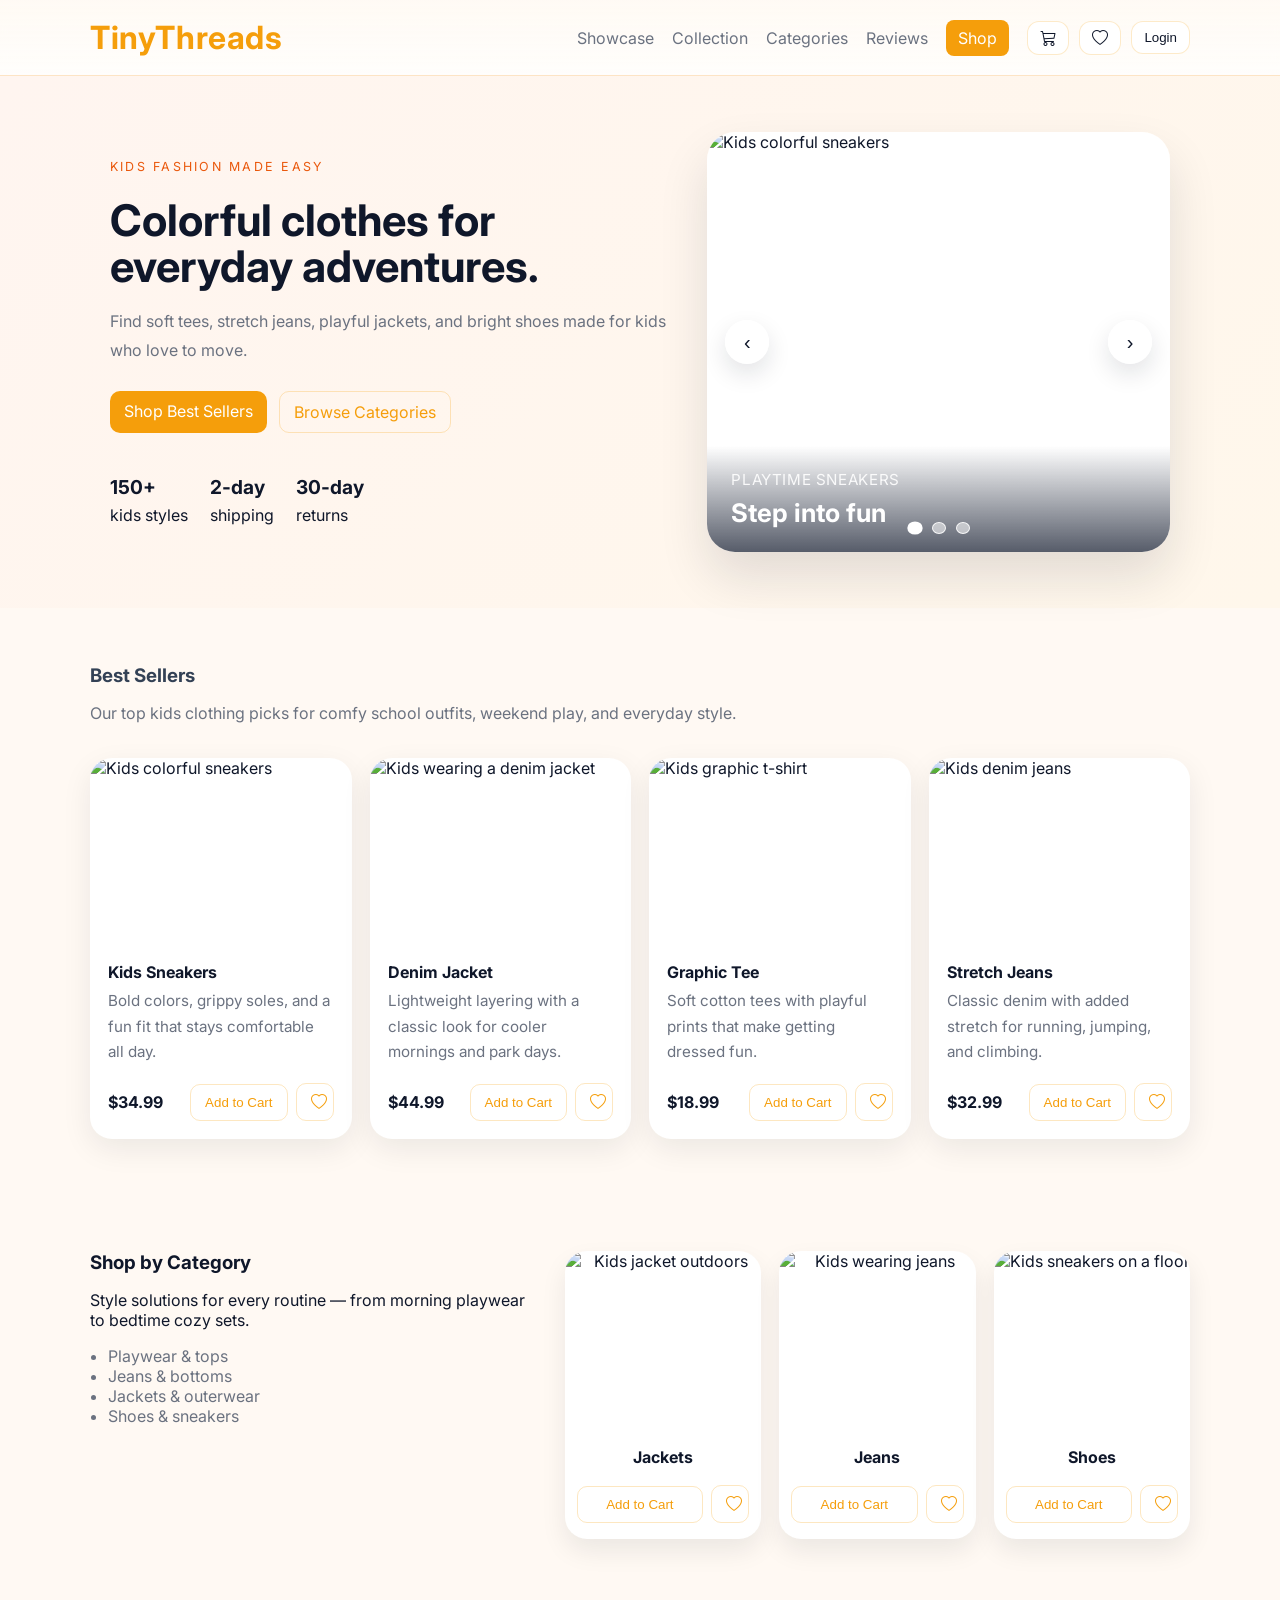
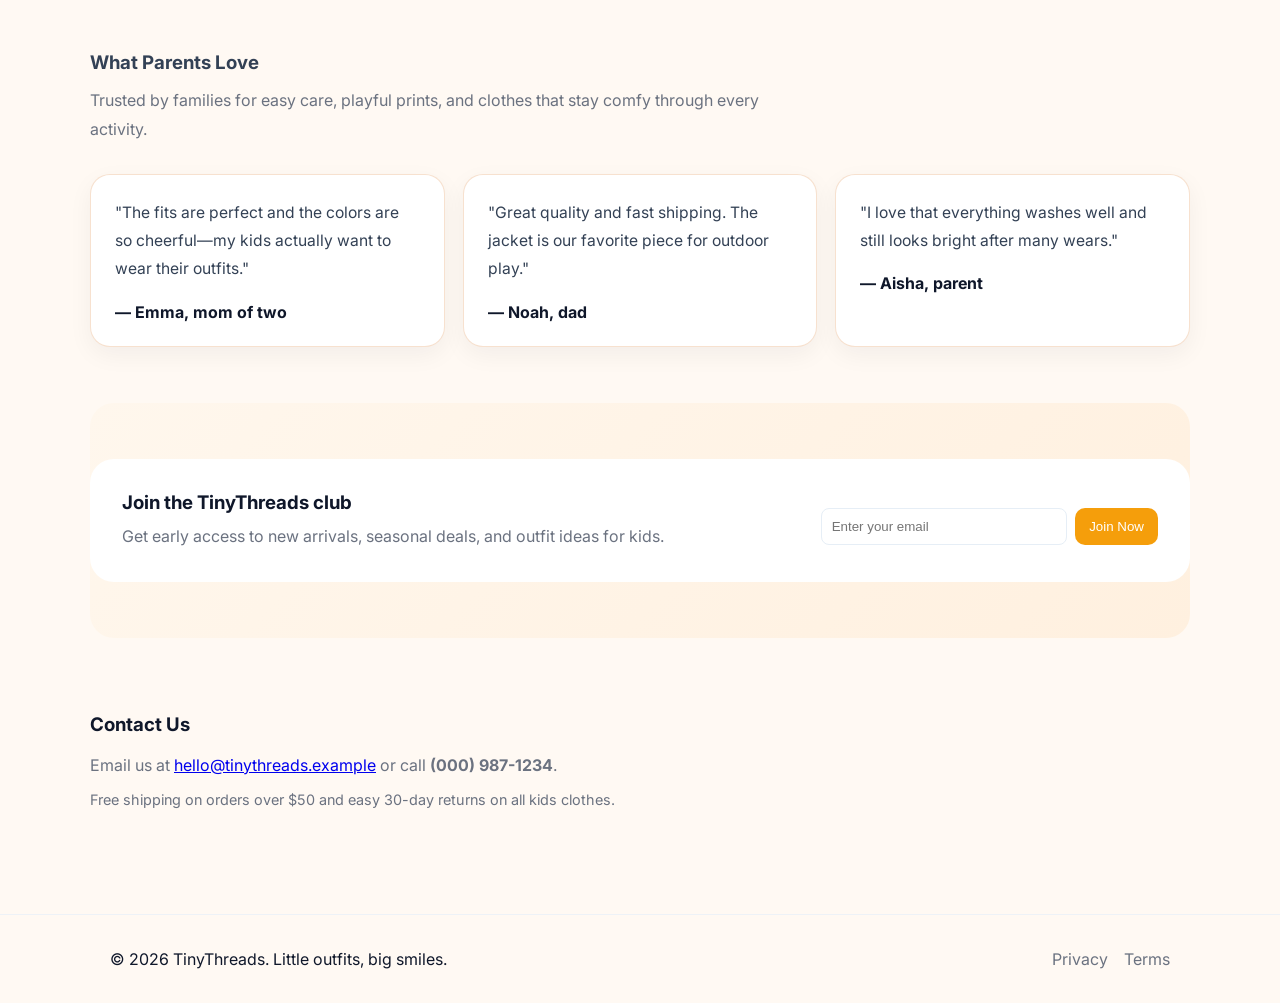
==== commit 90dc9553: "handle favorites" ====
--- a/index.html
+++ b/index.html
@@ -8,6 +8,7 @@
     <link rel="preconnect" href="https://fonts.gstatic.com" crossorigin>
     <link rel="stylesheet" href="styles.css">
     <link href="https://fonts.googleapis.com/css2?family=Inter:wght@300;400;600;700&display=swap" rel="stylesheet">
+    <link rel="stylesheet" href="https://cdn.jsdelivr.net/npm/bootstrap-icons@1.11.3/font/bootstrap-icons.css">
 </head>
 <body>
     <header class="site-header">
@@ -26,13 +27,17 @@
                 <a href="#contact" class="cta">Shop</a>
                 <div class="nav-actions">
                     <button id="cartButton" class="icon-btn" type="button" aria-label="Open cart">
-                        <span class="icon">🛒</span>
+                        <i class="bi bi-cart3 icon" aria-hidden="true"></i>
                         <span class="badge" id="cartCount">0</span>
+                    </button>
+                    <button id="favoriteButton" class="icon-btn" type="button" aria-label="Open favorites">
+                        <i class="bi bi-heart icon" aria-hidden="true"></i>
+                        <span class="badge" id="favoriteCount">0</span>
                     </button>
                     <div class="auth-dropdown">
                         <button id="authButton" class="icon-btn" type="button" aria-label="Sign in" aria-haspopup="true" aria-expanded="false">
                             <span id="authLabel">Login</span>
-                            <span class="dropdown-arrow" aria-hidden="true">▾</span>
+                            <i class="bi bi-chevron-down dropdown-arrow hidden" id="authChevron" aria-hidden="true"></i>
                         </button>
                         <div id="authMenu" class="auth-menu hidden">
                             <button type="button" id="logoutNavButton" class="auth-menu-item">Logout</button>
@@ -114,7 +119,12 @@
                     <p>Bold colors, grippy soles, and a fun fit that stays comfortable all day.</p>
                     <div class="card-meta">
                         <strong>$34.99</strong>
-                        <button class="btn btn-outline add-cart-btn" type="button">Add to Cart</button>
+                        <div class="card-actions">
+                            <button class="btn btn-outline add-cart-btn" type="button">Add to Cart</button>
+                            <button class="btn btn-outline favorite-btn" type="button" aria-label="Save Kids Sneakers" aria-pressed="false">
+                                <i class="bi bi-heart favorite-icon" aria-hidden="true"></i>
+                            </button>
+                        </div>
                     </div>
                 </article>
                 <article class="card" data-item="Denim Jacket" data-price="44.99">
@@ -123,7 +133,12 @@
                     <p>Lightweight layering with a classic look for cooler mornings and park days.</p>
                     <div class="card-meta">
                         <strong>$44.99</strong>
-                        <button class="btn btn-outline add-cart-btn" type="button">Add to Cart</button>
+                        <div class="card-actions">
+                            <button class="btn btn-outline add-cart-btn" type="button">Add to Cart</button>
+                            <button class="btn btn-outline favorite-btn" type="button" aria-label="Save Denim Jacket" aria-pressed="false">
+                                <i class="bi bi-heart favorite-icon" aria-hidden="true"></i>
+                            </button>
+                        </div>
                     </div>
                 </article>
                 <article class="card" data-item="Graphic Tee" data-price="18.99">
@@ -132,7 +147,12 @@
                     <p>Soft cotton tees with playful prints that make getting dressed fun.</p>
                     <div class="card-meta">
                         <strong>$18.99</strong>
-                        <button class="btn btn-outline add-cart-btn" type="button">Add to Cart</button>
+                        <div class="card-actions">
+                            <button class="btn btn-outline add-cart-btn" type="button">Add to Cart</button>
+                            <button class="btn btn-outline favorite-btn" type="button" aria-label="Save Graphic Tee" aria-pressed="false">
+                                <i class="bi bi-heart favorite-icon" aria-hidden="true"></i>
+                            </button>
+                        </div>
                     </div>
                 </article>
                 <article class="card" data-item="Stretch Jeans" data-price="32.99">
@@ -141,7 +161,12 @@
                     <p>Classic denim with added stretch for running, jumping, and climbing.</p>
                     <div class="card-meta">
                         <strong>$32.99</strong>
-                        <button class="btn btn-outline add-cart-btn" type="button">Add to Cart</button>
+                        <div class="card-actions">
+                            <button class="btn btn-outline add-cart-btn" type="button">Add to Cart</button>
+                            <button class="btn btn-outline favorite-btn" type="button" aria-label="Save Stretch Jeans" aria-pressed="false">
+                                <i class="bi bi-heart favorite-icon" aria-hidden="true"></i>
+                            </button>
+                        </div>
                     </div>
                 </article>
             </div>
@@ -162,17 +187,32 @@
                 <article class="category-card" data-item="Jackets" data-price="29.99">
                     <img loading="lazy" decoding="async" src="https://images.pexels.com/photos/37478758/pexels-photo-37478758.jpeg?auto=compress&cs=tinysrgb&w=900" alt="Kids jacket outdoors">
                     <h4>Jackets</h4>
-                    <button class="btn btn-outline add-cart-btn" type="button">Add to Cart</button>
+                    <div class="category-actions">
+                        <button class="btn btn-outline add-cart-btn" type="button">Add to Cart</button>
+                        <button class="btn btn-outline favorite-btn" type="button" aria-label="Save Jackets" aria-pressed="false">
+                            <i class="bi bi-heart favorite-icon" aria-hidden="true"></i>
+                        </button>
+                    </div>
                 </article>
                 <article class="category-card" data-item="Jeans" data-price="25.99">
                     <img loading="lazy" decoding="async" src="https://images.pexels.com/photos/17839401/pexels-photo-17839401.jpeg?auto=compress&cs=tinysrgb&w=900" alt="Kids wearing jeans">
                     <h4>Jeans</h4>
-                    <button class="btn btn-outline add-cart-btn" type="button">Add to Cart</button>
+                    <div class="category-actions">
+                        <button class="btn btn-outline add-cart-btn" type="button">Add to Cart</button>
+                        <button class="btn btn-outline favorite-btn" type="button" aria-label="Save Jeans" aria-pressed="false">
+                            <i class="bi bi-heart favorite-icon" aria-hidden="true"></i>
+                        </button>
+                    </div>
                 </article>
                 <article class="category-card" data-item="Shoes" data-price="22.99">
                     <img loading="lazy" decoding="async" src="https://images.pexels.com/photos/20406227/pexels-photo-20406227.jpeg?auto=compress&cs=tinysrgb&w=900" alt="Kids sneakers on a floor">
                     <h4>Shoes</h4>
-                    <button class="btn btn-outline add-cart-btn" type="button">Add to Cart</button>
+                    <div class="category-actions">
+                        <button class="btn btn-outline add-cart-btn" type="button">Add to Cart</button>
+                        <button class="btn btn-outline favorite-btn" type="button" aria-label="Save Shoes" aria-pressed="false">
+                            <i class="bi bi-heart favorite-icon" aria-hidden="true"></i>
+                        </button>
+                    </div>
                 </article>
             </div>
         </section>
@@ -219,7 +259,9 @@
                         <span class="eyebrow">Your cart</span>
                         <h3>Shopping bag</h3>
                     </div>
-                    <button class="btn btn-outline" type="button" id="closeCart" aria-label="Close cart">×</button>
+                    <button class="btn btn-outline" type="button" id="closeCart" aria-label="Close cart">
+                        <i class="bi bi-x-lg" aria-hidden="true"></i>
+                    </button>
                 </div>
                 <div id="cartItems" class="cart-items">
                     <p class="empty-cart">Your cart is empty. Add something fun!</p>
@@ -233,6 +275,24 @@
                         <button class="btn btn-outline" type="button" id="deleteAllButton">Delete all</button>
                         <button class="btn btn-primary" type="button" id="checkoutButton">Checkout</button>
                     </div>
+                </div>
+            </div>
+        </div>
+
+        <div id="favoritesOverlay" class="favorites-overlay hidden">
+            <div id="favoritesBackdrop" class="cart-overlay-backdrop"></div>
+            <div class="favorites-card">
+                <div class="cart-header">
+                    <div>
+                        <span class="eyebrow">Saved items</span>
+                        <h3>Favorites</h3>
+                    </div>
+                    <button class="btn btn-outline" type="button" id="closeFavorites" aria-label="Close favorites">
+                        <i class="bi bi-x-lg" aria-hidden="true"></i>
+                    </button>
+                </div>
+                <div id="favoritesItems" class="cart-items">
+                    <p class="empty-cart">No favorites yet. Save an item you love.</p>
                 </div>
             </div>
         </div>
@@ -254,7 +314,7 @@
         </div>
     </footer>
 
-        <script>
+    <script>
         // Small accessibility: focus outline for keyboard users
         (function(){
             window.addEventListener('keydown', function(e){ if(e.key==='Tab') document.documentElement.classList.add('keyboard'); }, {once:true});
@@ -322,28 +382,11 @@
                 });
             }
 
-            function showNext(){
-                setSlide(activeIndex + 1);
-                restartCarousel();
-            }
-
-            function showPrevious(){
-                setSlide(activeIndex - 1);
-                restartCarousel();
-            }
-
-            function startCarousel(){
-                carouselTimer = window.setInterval(() => setSlide(activeIndex + 1), 1500);
-            }
-
-            function stopCarousel(){
-                window.clearInterval(carouselTimer);
-            }
-
-            function restartCarousel(){
-                stopCarousel();
-                startCarousel();
-            }
+            function showNext(){ setSlide(activeIndex + 1); restartCarousel(); }
+            function showPrevious(){ setSlide(activeIndex - 1); restartCarousel(); }
+            function startCarousel(){ carouselTimer = window.setInterval(() => setSlide(activeIndex + 1), 2000); }
+            function stopCarousel(){ window.clearInterval(carouselTimer); }
+            function restartCarousel(){ stopCarousel(); startCarousel(); }
 
             createDots();
             setSlide(0);
@@ -360,64 +403,70 @@
             });
             carousel.addEventListener('touchend', (event) => {
                 const deltaX = event.changedTouches[0].clientX - touchStartX;
-                if (Math.abs(deltaX) > 40) {
-                    if (deltaX < 0) {
-                        showNext();
-                    } else {
-                        showPrevious();
-                    }
-                }
+                if(Math.abs(deltaX) > 40){ deltaX < 0 ? showNext() : showPrevious(); }
                 startCarousel();
             });
 
             document.addEventListener('keydown', (event) => {
-                if (event.target.matches('input,textarea')) return;
-                if (event.key === 'ArrowRight') showNext();
-                if (event.key === 'ArrowLeft') showPrevious();
+                if(event.target.matches('input,textarea')) return;
+                if(event.key === 'ArrowRight') showNext();
+                if(event.key === 'ArrowLeft') showPrevious();
             });
         })();
 
-        // Cart overlay + auth nav state
+        // Cart, favorites, and auth nav state
         (function(){
             const cartButton = document.getElementById('cartButton');
+            const favoriteButton = document.getElementById('favoriteButton');
             const cartCount = document.getElementById('cartCount');
+            const favoriteCount = document.getElementById('favoriteCount');
             const cartOverlay = document.getElementById('cartOverlay');
+            const favoritesOverlay = document.getElementById('favoritesOverlay');
             const cartBackdrop = document.getElementById('cartBackdrop');
+            const favoritesBackdrop = document.getElementById('favoritesBackdrop');
             const closeCart = document.getElementById('closeCart');
+            const closeFavorites = document.getElementById('closeFavorites');
             const cartItems = document.getElementById('cartItems');
+            const favoritesItems = document.getElementById('favoritesItems');
             const cartFooter = document.getElementById('cartFooter');
             const cartTotal = document.getElementById('cartTotal');
             const checkoutButton = document.getElementById('checkoutButton');
             const deleteAllButton = document.getElementById('deleteAllButton');
             const addCartButtons = Array.from(document.querySelectorAll('.add-cart-btn'));
+            const favoriteButtons = Array.from(document.querySelectorAll('.favorite-btn'));
             const authButton = document.getElementById('authButton');
             const authMenu = document.getElementById('authMenu');
+            const authChevron = document.getElementById('authChevron');
             const logoutNavButton = document.getElementById('logoutNavButton');
             const authLabel = document.getElementById('authLabel');
 
             const STORAGE_USER = 'tinythreadsUser';
             const STORAGE_CART = 'tinythreadsCartByUser';
+            const STORAGE_FAVORITES = 'tinythreadsFavoritesByUser';
             const STORAGE_USERS = 'tinythreadsUsers';
 
             let currentUser = JSON.parse(localStorage.getItem(STORAGE_USER) || 'null');
             let cartMap = JSON.parse(localStorage.getItem(STORAGE_CART) || '{}');
+            let favoriteMap = JSON.parse(localStorage.getItem(STORAGE_FAVORITES) || '{}');
             let cart = currentUser ? (cartMap[currentUser.email] || {}) : {};
+            let favorites = currentUser ? (favoriteMap[currentUser.email] || {}) : {};
             let users = JSON.parse(localStorage.getItem(STORAGE_USERS) || '{}');
 
             function saveState(){
                 if(currentUser){
                     cartMap[currentUser.email] = cart;
+                    favoriteMap[currentUser.email] = favorites;
                 }
                 localStorage.setItem(STORAGE_USER, JSON.stringify(currentUser));
                 localStorage.setItem(STORAGE_CART, JSON.stringify(cartMap));
+                localStorage.setItem(STORAGE_FAVORITES, JSON.stringify(favoriteMap));
                 localStorage.setItem(STORAGE_USERS, JSON.stringify(users));
-                // keep UI in sync with saved state (disable/enable add buttons)
                 updateCartButtons();
-            }
-
-            function formatMoney(value){
-                return '$' + Number(value).toFixed(2);
-            }
+                updateFavoriteButtons();
+                updateFavoriteCount();
+            }
+
+            function formatMoney(value){ return '$' + Number(value).toFixed(2); }
 
             function updateCartCount(){
                 const total = Object.values(cart).reduce((sum, item) => sum + item.quantity, 0);
@@ -426,7 +475,6 @@
             }
 
             function updateCartButtons(){
-                // Disable add-to-cart buttons for items already in the current user's cart.
                 addCartButtons.forEach(button => {
                     const article = button.closest('[data-item]');
                     const name = article ? article.dataset.item : null;
@@ -437,6 +485,24 @@
                         button.disabled = false;
                         button.textContent = 'Add to Cart';
                     }
+                });
+            }
+
+            function updateFavoriteCount(){
+                const total = Object.keys(favorites).length;
+                favoriteCount.textContent = total;
+                favoriteCount.style.display = total ? 'inline-flex' : 'none';
+            }
+
+            function updateFavoriteButtons(){
+                favoriteButtons.forEach(button => {
+                    const article = button.closest('[data-item]');
+                    const name = article ? article.dataset.item : null;
+                    const isFavorite = currentUser && name && favorites[name];
+                    button.classList.toggle('active', !!isFavorite);
+                    button.setAttribute('aria-pressed', String(!!isFavorite));
+                    const icon = button.querySelector('.favorite-icon');
+                    if(icon){ icon.className = isFavorite ? 'bi bi-heart-fill favorite-icon' : 'bi bi-heart favorite-icon'; }
                 });
             }
 
@@ -459,61 +525,85 @@
                             <p>${item.quantity} × ${formatMoney(item.price)}</p>
                         </div>
                         <div class="cart-row-actions">
-                            <button type="button" class="btn btn-outline cart-decrease" data-item="${item.name}">−</button>
+                            <button type="button" class="btn btn-outline cart-decrease" data-item="${item.name}" aria-label="Decrease quantity">
+                                <i class="bi bi-dash-lg" aria-hidden="true"></i>
+                            </button>
                             <span>${item.quantity}</span>
-                            <button type="button" class="btn btn-outline cart-increase" data-item="${item.name}">+</button>
-                            <button type="button" class="btn btn-outline cart-delete" data-item="${item.name}">🗑</button>
+                            <button type="button" class="btn btn-outline cart-increase" data-item="${item.name}" aria-label="Increase quantity">
+                                <i class="bi bi-plus-lg" aria-hidden="true"></i>
+                            </button>
+                            <button type="button" class="btn btn-outline cart-delete" data-item="${item.name}" aria-label="Remove item">
+                                <i class="bi bi-trash3" aria-hidden="true"></i>
+                            </button>
                         </div>
                     `;
                     cartItems.appendChild(row);
                 });
                 cartTotal.textContent = formatMoney(total);
                 cartFooter.classList.remove('hidden');
-                cartItems.querySelectorAll('.cart-decrease').forEach(button => {
-                    button.addEventListener('click', () => adjustQty(button.dataset.item, -1));
+                cartItems.querySelectorAll('.cart-decrease').forEach(b => b.addEventListener('click', () => adjustQty(b.dataset.item, -1)));
+                cartItems.querySelectorAll('.cart-increase').forEach(b => b.addEventListener('click', () => adjustQty(b.dataset.item, 1)));
+                cartItems.querySelectorAll('.cart-delete').forEach(b => b.addEventListener('click', () => removeItem(b.dataset.item)));
+            }
+
+            function renderFavorites(){
+                const entries = Object.values(favorites);
+                favoritesItems.innerHTML = '';
+                if(!entries.length){
+                    favoritesItems.innerHTML = '<p class="empty-cart">No favorites yet. Save an item you love.</p>';
+                    return;
+                }
+                entries.forEach(item => {
+                    const row = document.createElement('div');
+                    row.className = 'favorite-row';
+                    row.innerHTML = `
+                        <div>
+                            <strong>${item.name}</strong>
+                            <p>${formatMoney(item.price)}</p>
+                        </div>
+                        <button type="button" class="btn btn-outline favorite-remove" data-item="${item.name}" aria-label="Remove favorite">
+                            <i class="bi bi-heart-fill" aria-hidden="true"></i>
+                        </button>
+                    `;
+                    favoritesItems.appendChild(row);
                 });
-                cartItems.querySelectorAll('.cart-increase').forEach(button => {
-                    button.addEventListener('click', () => adjustQty(button.dataset.item, 1));
-                });
-                cartItems.querySelectorAll('.cart-delete').forEach(button => {
-                    button.addEventListener('click', () => removeItem(button.dataset.item));
-                });
+                favoritesItems.querySelectorAll('.favorite-remove').forEach(b => b.addEventListener('click', () => removeFavorite(b.dataset.item)));
             }
 
             function adjustQty(name, delta){
                 if(!cart[name]) return;
                 cart[name].quantity += delta;
                 if(cart[name].quantity < 1) delete cart[name];
-                saveState();
-                updateCartCount();
-                renderCart();
+                saveState(); updateCartCount(); renderCart();
             }
 
             function removeItem(name){
                 if(!cart[name]) return;
                 delete cart[name];
-                saveState();
-                updateCartCount();
-                renderCart();
+                saveState(); updateCartCount(); renderCart();
             }
 
             function clearCart(){
                 cart = {};
-                saveState();
-                updateCartCount();
-                renderCart();
-            }
-
-            function openCart(){
-                renderCart();
-                cartOverlay.classList.remove('hidden');
-                cartOverlay.classList.add('show');
-            }
-
-            function closeCartOverlay(){
-                cartOverlay.classList.add('hidden');
-                cartOverlay.classList.remove('show');
-            }
+                saveState(); updateCartCount(); renderCart();
+            }
+
+            function removeFavorite(name){
+                if(!favorites[name]) return;
+                delete favorites[name];
+                saveState(); updateFavoriteCount(); updateFavoriteButtons(); renderFavorites();
+            }
+
+            function toggleFavorite(name, price){
+                if(!currentUser){ window.location.href = 'login.html'; return; }
+                if(favorites[name]){ delete favorites[name]; } else { favorites[name] = { name, price }; }
+                saveState(); updateFavoriteCount(); updateFavoriteButtons(); renderFavorites();
+            }
+
+            function openCart(){ renderCart(); cartOverlay.classList.remove('hidden'); cartOverlay.classList.add('show'); }
+            function closeCartOverlay(){ cartOverlay.classList.add('hidden'); cartOverlay.classList.remove('show'); }
+            function openFavorites(){ renderFavorites(); favoritesOverlay.classList.remove('hidden'); favoritesOverlay.classList.add('show'); }
+            function closeFavoritesOverlay(){ favoritesOverlay.classList.add('hidden'); favoritesOverlay.classList.remove('show'); }
 
             function closeAuthMenu(){
                 authMenu.classList.add('hidden');
@@ -525,35 +615,31 @@
                     const userName = currentUser.name || currentUser.email.split('@')[0];
                     authLabel.textContent = `Welcome, ${userName}`;
                     authButton.setAttribute('aria-label', `Account menu for ${userName}`);
+                    authChevron.classList.remove('hidden'); // show chevron when logged in
                 } else {
                     authLabel.textContent = 'Login';
                     authButton.setAttribute('aria-label', 'Sign in');
+                    authChevron.classList.add('hidden');    // hide chevron when logged out
                     closeAuthMenu();
                 }
                 updateCartButtons();
+                updateFavoriteButtons();
+                updateFavoriteCount();
+                renderFavorites();
             }
 
             authButton.addEventListener('click', (event) => {
                 event.stopPropagation();
-                if(!currentUser){
-                    window.location.href = 'login.html';
-                    return;
-                }
+                if(!currentUser){ window.location.href = 'login.html'; return; }
                 authMenu.classList.toggle('hidden');
-                const expanded = authMenu.classList.contains('hidden') ? 'false' : 'true';
-                authButton.setAttribute('aria-expanded', expanded);
+                authButton.setAttribute('aria-expanded', authMenu.classList.contains('hidden') ? 'false' : 'true');
             });
 
             logoutNavButton.addEventListener('click', () => {
-                if(currentUser){
-                    cartMap[currentUser.email] = cart;
-                }
-                currentUser = null;
-                cart = {};
-                saveState();
-                updateAuthNav();
-                updateCartCount();
-                closeAuthMenu();
+                if(currentUser){ cartMap[currentUser.email] = cart; favoriteMap[currentUser.email] = favorites; }
+                currentUser = null; cart = {}; favorites = {};
+                saveState(); updateAuthNav(); updateCartCount(); updateFavoriteCount();
+                closeAuthMenu(); closeFavoritesOverlay();
                 window.location.href = 'login.html';
             });
 
@@ -564,56 +650,52 @@
             });
 
             cartButton.addEventListener('click', () => {
-                if(cartOverlay.classList.contains('show')){
-                    closeCartOverlay();
-                } else {
-                    openCart();
-                }
+                if(cartOverlay.classList.contains('show')){ closeCartOverlay(); } else { openCart(); }
+            });
+
+            favoriteButton.addEventListener('click', () => {
+                if(!currentUser){ window.location.href = 'login.html'; return; }
+                if(favoritesOverlay.classList.contains('show')){ closeFavoritesOverlay(); } else { openFavorites(); }
             });
 
             closeCart.addEventListener('click', closeCartOverlay);
+            closeFavorites.addEventListener('click', closeFavoritesOverlay);
             cartBackdrop.addEventListener('click', closeCartOverlay);
-            document.addEventListener('keydown', function(e){ if(e.key === 'Escape') closeCartOverlay(); });
+            favoritesBackdrop.addEventListener('click', closeFavoritesOverlay);
+            document.addEventListener('keydown', function(e){ if(e.key === 'Escape'){ closeCartOverlay(); closeFavoritesOverlay(); } });
 
             checkoutButton.addEventListener('click', () => {
                 if(!Object.keys(cart).length) return;
-                cart = {};
-                saveState();
-                updateCartCount();
-                renderCart();
-                closeCartOverlay();
-            });
-
-            deleteAllButton.addEventListener('click', () => {
-                if(!Object.keys(cart).length) return;
-                clearCart();
-            });
+                cart = {}; saveState(); updateCartCount(); renderCart(); closeCartOverlay();
+            });
+
+            deleteAllButton.addEventListener('click', () => { if(!Object.keys(cart).length) return; clearCart(); });
 
             addCartButtons.forEach(button => {
                 button.addEventListener('click', function(){
-                    if(!currentUser){
-                        window.location.href = 'login.html';
-                        return;
-                    }
+                    if(!currentUser){ window.location.href = 'login.html'; return; }
                     const article = button.closest('[data-item]');
                     if(!article) return;
                     const name = article.dataset.item;
                     const price = Number(article.dataset.price || 0);
-                    if(cart[name]){
-                        cart[name].quantity += 1;
-                    } else {
-                        cart[name] = { name, price, quantity: 1 };
-                    }
-                    saveState();
-                    updateCartCount();
-                    // reflect new per-user state on buttons
-                    updateCartButtons();
+                    if(cart[name]){ cart[name].quantity += 1; } else { cart[name] = { name, price, quantity: 1 }; }
+                    saveState(); updateCartCount(); updateCartButtons();
                 });
             });
 
+            favoriteButtons.forEach(button => {
+                button.addEventListener('click', function(){
+                    const article = button.closest('[data-item]');
+                    if(!article) return;
+                    toggleFavorite(article.dataset.item, Number(article.dataset.price || 0));
+                });
+            });
+
             updateCartCount();
+            updateFavoriteCount();
+            updateFavoriteButtons();
             updateAuthNav();
         })();
-        </script>
+    </script>
 </body>
 </html>
--- a/styles.css
+++ b/styles.css
@@ -24,11 +24,14 @@
 .auth-menu.hidden{display:none}
 .auth-menu-item{display:block;width:100%;text-align:left;padding:12px 16px;border:none;background:none;color:#0f172a;cursor:pointer;font-size:0.95rem}
 .auth-menu-item:hover{background:rgba(245,158,11,0.12)}
-.icon-btn{display:inline-flex;align-items:center;gap:8px;padding:8px 12px;border:1px solid rgba(245,158,11,0.22);border-radius:12px;background:#fff;color:#0f172a;cursor:pointer;transition:transform 0.2s ease,background 0.2s ease}
+.icon-btn{display:inline-flex;align-items:center;justify-content:center;gap:8px;padding:8px 12px;border:1px solid rgba(245,158,11,0.22);border-radius:12px;background:#fff;color:#0f172a;cursor:pointer;transition:transform 0.2s ease,background 0.2s ease}
 .icon-btn:hover{background:#fffbf5;transform:translateY(-1px)}
+.icon, .dropdown-arrow{display:inline-flex;align-items:center;justify-content:center;font-size:1rem;line-height:1}
 .badge{display:inline-flex;align-items:center;justify-content:center;width:22px;height:22px;font-size:0.8rem;border-radius:999px;background:var(--accent);color:#fff}
 #cartButton{position:relative}
 #cartButton .badge{position:absolute;top:0;right:0;transform:translate(30%,-30%);width:18px;height:18px;font-size:0.72rem;padding:0;}
+#favoriteButton{position:relative}
+#favoriteButton .badge{position:absolute;top:0;right:0;transform:translate(30%,-30%);width:18px;height:18px;font-size:0.72rem;padding:0;}
 .cart-row-actions{display:flex;align-items:center;gap:8px;flex-wrap:wrap}
 .cart-actions{display:flex;justify-content:flex-end;gap:10px;flex-wrap:wrap}
 .cart-delete{border-color:rgba(220,38,38,0.25);color:#dc2626}
@@ -76,8 +79,12 @@
 .card:hover img{transform:scale(1.05)}
 .card h4{margin:14px 18px 6px}
 .card p{margin:0 18px 18px;color:var(--muted);font-size:0.95rem;line-height:1.7}
-.card-meta{display:flex;align-items:center;justify-content:space-between;padding:0 18px 18px}
+.card-meta{display:flex;align-items:center;justify-content:space-between;gap:12px;padding:0 18px 18px}
 .card-meta strong{color:#0f172a}
+.card-actions{display:flex;align-items:center;gap:8px;flex-wrap:wrap}
+.favorite-btn{display:inline-flex;align-items:center;justify-content:center;width:38px;height:38px;padding:0;border-radius:10px;color:#6b7280;background:#fff;line-height:1}
+.favorite-btn.active{color:#ef4444;border-color:rgba(239,68,68,0.25);background:rgba(255,241,242,0.95)}
+.favorite-btn .favorite-icon{display:flex;align-items:center;justify-content:center;font-size:1rem;line-height:1;width:1em;height:1em}
 
 .grid-4{grid-template-columns:repeat(4,minmax(0,1fr));}
 .category-grid{display:grid;grid-template-columns:repeat(3,minmax(0,1fr));gap:18px}
@@ -87,6 +94,9 @@
 .category-card:hover img{transform:scale(1.05)}
 .category-card h4{margin:16px 12px 18px;color:#0f172a;transition:color 0.25s ease}
 .category-card:hover h4{color:var(--accent)}
+.category-actions{display:flex;align-items:center;gap:8px;margin:0 12px 16px;min-width:0}
+.category-actions .add-cart-btn{flex:1;margin:0;white-space:nowrap;min-width:0;overflow:hidden;text-overflow:ellipsis}
+.category-actions .favorite-btn{flex:0 0 38px;width:38px;min-width:38px;margin:0}
 
 .testimonial-grid{display:grid;grid-template-columns:repeat(3,minmax(0,1fr));gap:18px}
 .testimonial-card{background:#fff;border-radius:20px;border:1px solid rgba(244,212,187,0.7);padding:24px;box-shadow:0 8px 24px rgba(15,23,42,0.05);transition:transform 0.35s ease,box-shadow 0.35s ease}
@@ -124,12 +134,17 @@
 .cart-total{display:flex;align-items:center;justify-content:space-between;gap:12px;padding:18px 0;border-top:1px solid #f3f4f6}
 .empty-cart{margin:0;color:var(--muted);font-size:0.98rem}
 
-.cart-overlay{position:fixed;inset:0;display:none;justify-content:flex-end;z-index:90;}
-.cart-overlay.show{display:flex;}
+.cart-overlay, .favorites-overlay{position:fixed;inset:0;display:none;justify-content:flex-end;z-index:90;}
+.cart-overlay.show, .favorites-overlay.show{display:flex;}
 .cart-overlay-backdrop{position:absolute;inset:0;background:rgba(15,23,42,0.42);}
-.cart-overlay .cart-card{position:relative;margin-left:auto;width:380px;max-width:100%;height:100%;border-radius:0 0 0 28px;background:#fff;box-shadow:-24px 0 60px rgba(15,23,42,0.18);overflow-y:auto;padding:32px;}
-
-.split{display:grid;grid-template-columns:1fr 360px;gap:28px;align-items:start}
+.cart-overlay .cart-card, .favorites-overlay .favorites-card{position:relative;margin-left:auto;width:380px;max-width:100%;height:100%;border-radius:0 0 0 28px;background:#fff;box-shadow:-24px 0 60px rgba(15,23,42,0.18);overflow-y:auto;padding:32px;}
+.favorite-row{display:flex;align-items:center;justify-content:space-between;gap:12px;padding:14px 0;border-top:1px solid #f5f5f5}
+.favorite-row:first-child{border-top:none}
+.favorite-row p{margin:4px 0 0;color:var(--muted)}
+.favorite-remove{display:inline-flex;align-items:center;justify-content:center;width:36px;height:36px;padding:0;border-radius:10px;color:#ef4444;border-color:rgba(239,68,68,0.25)}
+.favorite-remove:hover{background:rgba(254,242,242,0.9);border-color:rgba(239,68,68,0.35)}
+
+.split{display:grid;grid-template-columns:1fr 1.4fr;gap:28px;align-items:start}
 .features{padding-left:18px;color:var(--muted)}
 
 .signup-form{display:flex;gap:8px;margin-top:12px}
@@ -172,10 +187,11 @@
   .nav a{margin-left:12px}
   .nav-toggle{display:block}
   /* mobile menu: hidden by default, shown when .open */
-  .nav{display:none;position:fixed;top:64px;right:20px;background:#fff;padding:14px;border-radius:12px;box-shadow:0 10px 30px rgba(15,23,42,0.08);flex-direction:column;min-width:180px;z-index:60}
+  .nav{display:none;position:fixed;top:64px;left:50%;transform:translateX(-50%);background:#fff;padding:14px 24px;border-radius:12px;box-shadow:0 10px 30px rgba(15,23,42,0.08);flex-direction:column;align-items:center;min-width:200px;z-index:60}
   .nav.open{display:flex}
-  .nav a{margin:8px 0}
-  .nav a.cta{margin-top:6px}
+  .nav a{margin:8px 0;text-align:center;width:100%}
+  .nav a.cta{margin-top:6px;text-align:center}
+  .nav-actions{justify-content:center;width:100%;margin-top:8px}
 
   /* Move section heading padding to mobile only and align content under titles */
   .section-title, .section h3 {padding:0 20px;box-sizing:border-box}
@@ -188,6 +204,14 @@
 
   /* Give brand a bit more left space on mobile */
   .brand{margin-left:12px}
+
+  /* Best sellers: price on top, then add-to-cart + fav side by side */
+  .section .card .card-meta{flex-direction:column;align-items:flex-start;gap:10px;padding:0 18px 18px}
+  .section .card .card-meta strong{font-size:1.05rem}
+  .section .card .card-actions{width:100%;display:flex;flex-direction:row;align-items:center;gap:8px}
+  .section .card .card-actions .add-cart-btn{flex:1;white-space:nowrap;text-align:center;display:inline-flex;align-items:center;justify-content:center}
+  .section .card .card-actions .favorite-btn{flex:0 0 38px;width:38px;height:38px;min-width:38px;display:inline-flex;align-items:center;justify-content:center;padding:0}
+  .section .card .card-actions .favorite-btn .favorite-icon{display:flex;align-items:center;justify-content:center;line-height:1}
 
   /* Align section titles and content edges on mobile so headings and content start at same vertical level */
   .section .card h4,
@@ -233,7 +257,12 @@
   .category-card{text-align:center}
   .category-card h4{margin:12px 16px;word-break:break-word}
   .category-card .btn{margin:0 16px 16px;display:block;width:calc(100% - 32px)}
+  .category-actions{margin:0 16px 16px;display:flex;align-items:center;gap:10px}
+  .category-actions .btn{margin:0;width:auto;display:inline-flex;align-items:center;justify-content:center;flex:0 0 auto;white-space:nowrap}
+  .category-actions .add-cart-btn{flex:1;text-align:center;justify-content:center}
+  .category-actions .favorite-btn{flex:0 0 38px;width:38px;height:38px;min-width:38px;display:inline-flex;align-items:center;justify-content:center;padding:0}
+  .category-actions .favorite-btn .favorite-icon{display:flex;align-items:center;justify-content:center;line-height:1}
 }
 
 /* Keyboard focus styles */
-:root.keyboard .nav a:focus, :root.keyboard .btn:focus, :root.keyboard a:focus{outline:3px solid rgba(245,158,11,0.18);outline-offset:2px}
+:root.keyboard .nav a:focus, :root.keyboard .btn:focus, :root.keyboard a:focus{outline:3px solid rgba(245,158,11,0.18);outline-offset:2px}
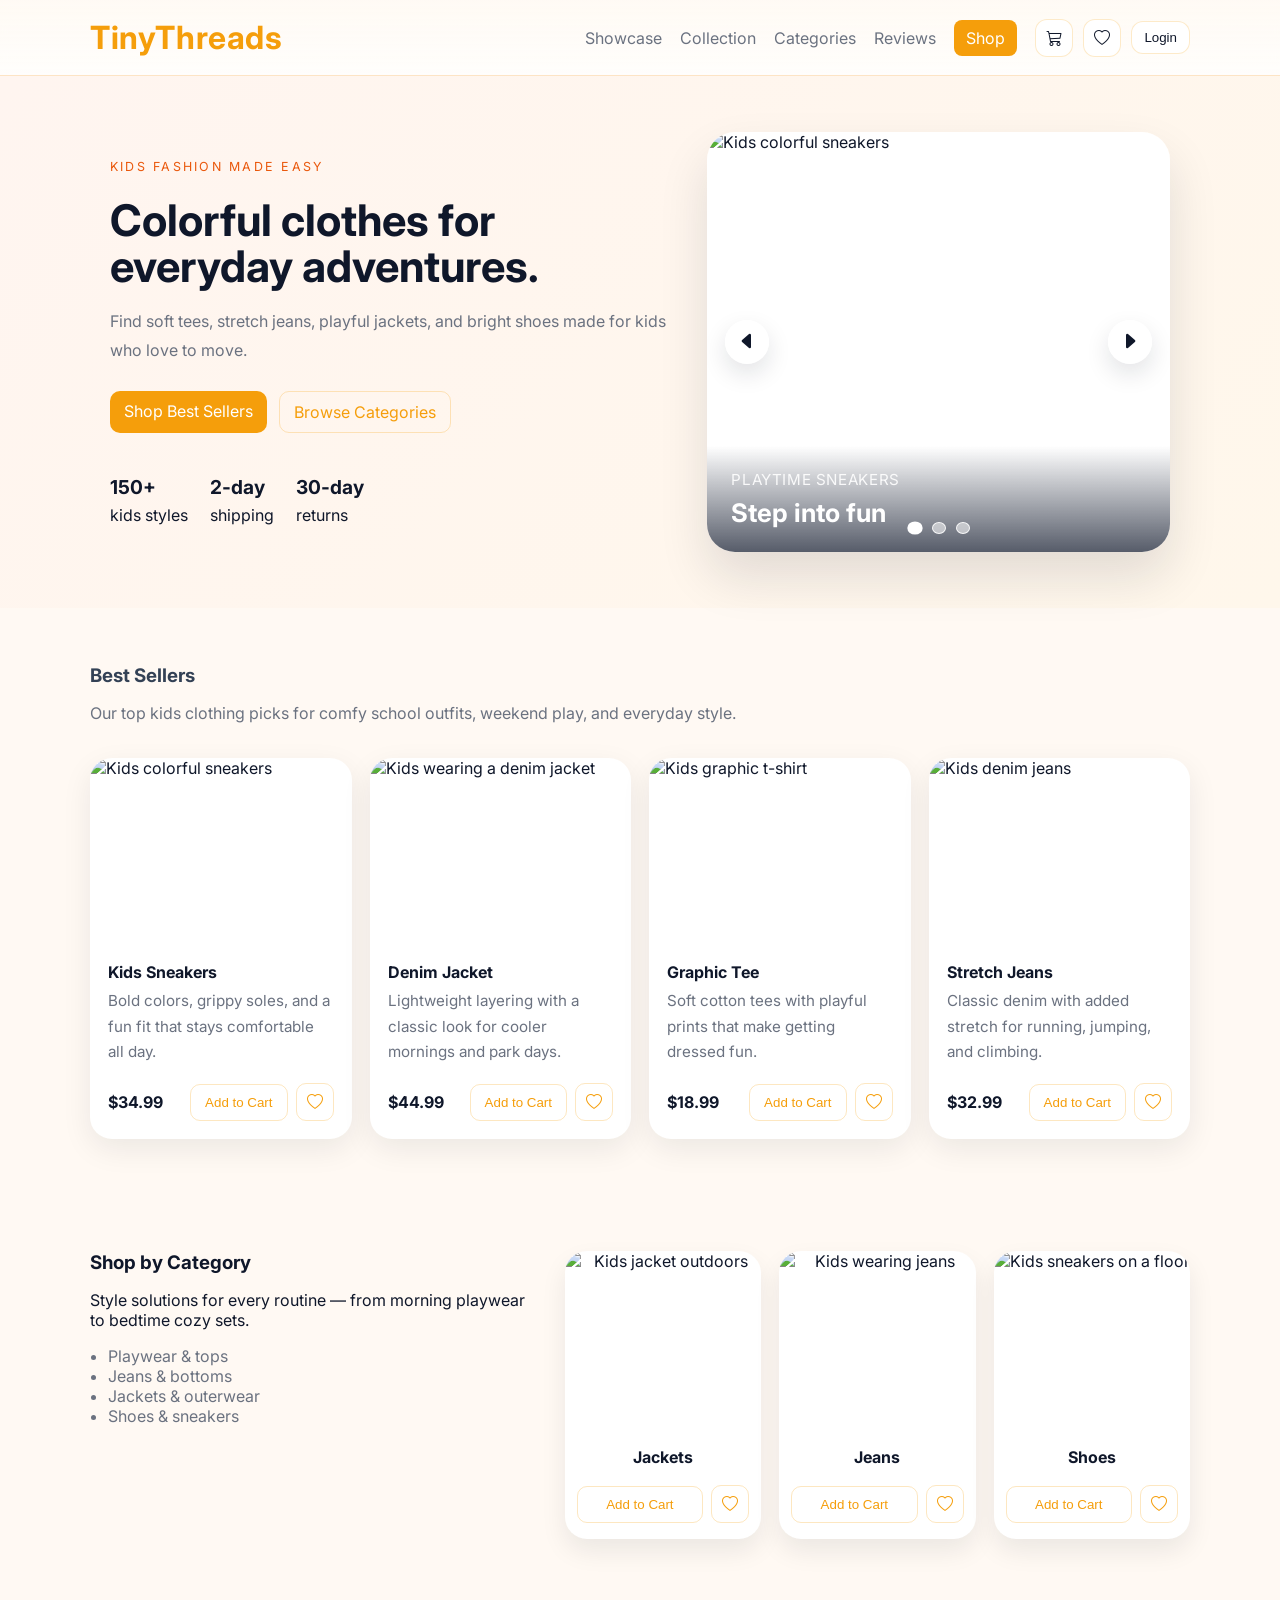
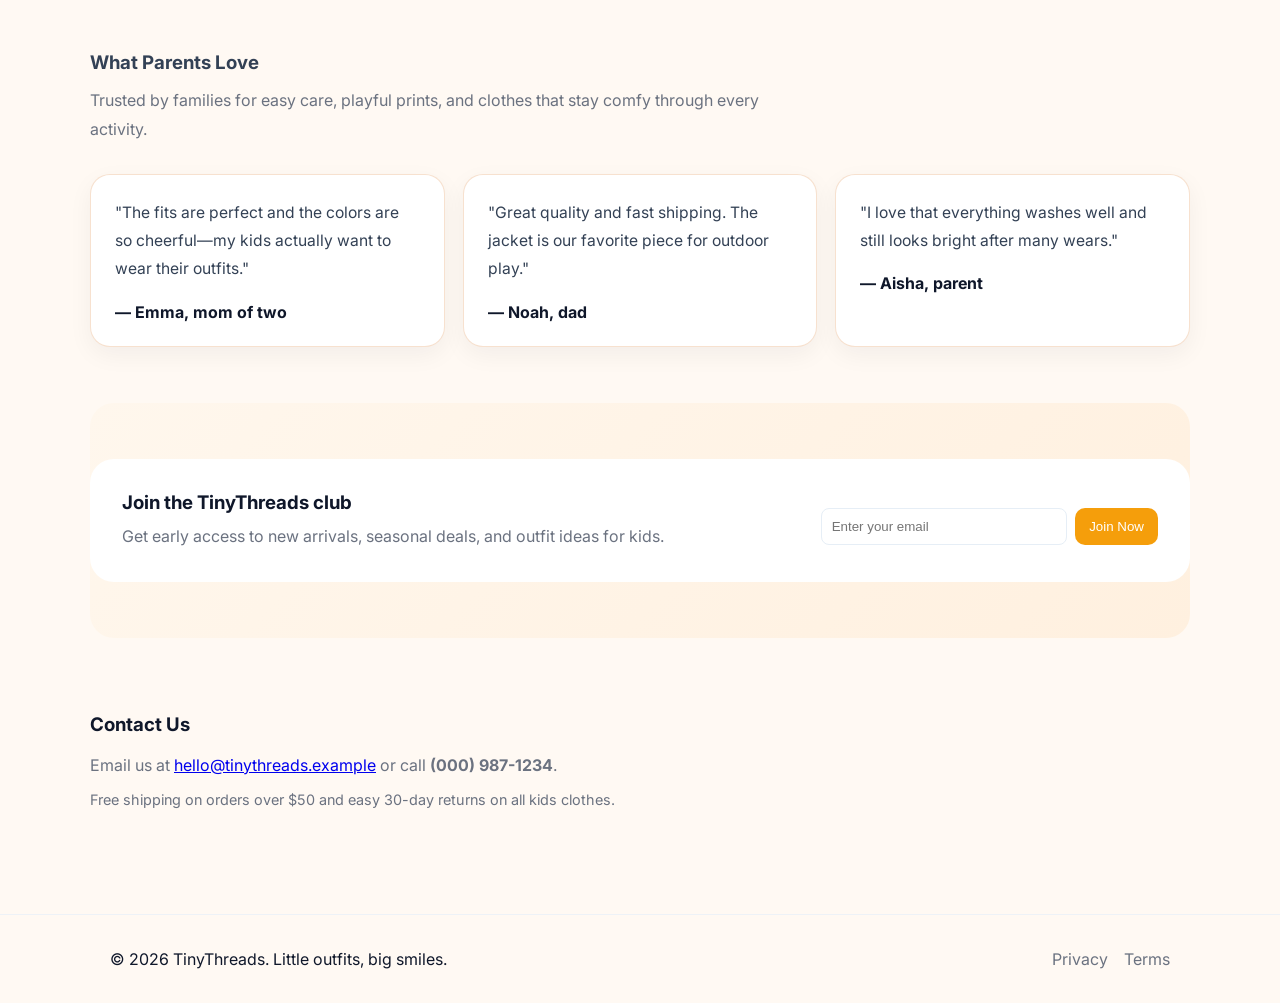
==== commit a5e0cb5b: "authentication" ====
--- a/index.html
+++ b/index.html
@@ -98,8 +98,8 @@
                             </div>
                         </div>
                         <div class="carousel-controls">
-                            <button class="carousel-btn prev" aria-label="Previous slide">&#8249;</button>
-                            <button class="carousel-btn next" aria-label="Next slide">&#8250;</button>
+                            <button class="carousel-btn prev" aria-label="Previous slide"><i class="bi bi-caret-left-fill" aria-hidden="true"></i></button>
+                            <button class="carousel-btn next" aria-label="Next slide"><i class="bi bi-caret-right-fill" aria-hidden="true"></i></button>
                         </div>
                         <div class="carousel-dots" id="carouselDots"></div>
                     </div>
--- a/styles.css
+++ b/styles.css
@@ -29,8 +29,10 @@
 .icon, .dropdown-arrow{display:inline-flex;align-items:center;justify-content:center;font-size:1rem;line-height:1}
 .badge{display:inline-flex;align-items:center;justify-content:center;width:22px;height:22px;font-size:0.8rem;border-radius:999px;background:var(--accent);color:#fff}
 #cartButton{position:relative}
+#cartButton{position:relative;width:38px;height:38px;padding:0;gap:0}
 #cartButton .badge{position:absolute;top:0;right:0;transform:translate(30%,-30%);width:18px;height:18px;font-size:0.72rem;padding:0;}
 #favoriteButton{position:relative}
+#favoriteButton{position:relative;width:38px;height:38px;padding:0;gap:0}
 #favoriteButton .badge{position:absolute;top:0;right:0;transform:translate(30%,-30%);width:18px;height:18px;font-size:0.72rem;padding:0;}
 .cart-row-actions{display:flex;align-items:center;gap:8px;flex-wrap:wrap}
 .cart-actions{display:flex;justify-content:flex-end;gap:10px;flex-wrap:wrap}
@@ -84,7 +86,15 @@
 .card-actions{display:flex;align-items:center;gap:8px;flex-wrap:wrap}
 .favorite-btn{display:inline-flex;align-items:center;justify-content:center;width:38px;height:38px;padding:0;border-radius:10px;color:#6b7280;background:#fff;line-height:1}
 .favorite-btn.active{color:#ef4444;border-color:rgba(239,68,68,0.25);background:rgba(255,241,242,0.95)}
-.favorite-btn .favorite-icon{display:flex;align-items:center;justify-content:center;font-size:1rem;line-height:1;width:1em;height:1em}
+.favorite-btn .favorite-icon{font-size:1rem;line-height:1;vertical-align:middle}
+/* Large screen: perfectly center Bootstrap Icon glyph in all cards */
+@media (min-width:901px){
+  .card .favorite-btn,
+  .category-card .favorite-btn{display:inline-flex;align-items:center;justify-content:center;width:38px;height:38px;padding:0;font-size:0;line-height:1}
+  .card .favorite-btn .favorite-icon,
+  .category-card .favorite-btn .favorite-icon{display:inline-block;font-size:1rem;line-height:1;width:1rem;height:1rem;vertical-align:top}
+  #favoriteButton .icon{display:inline-flex;align-items:center;justify-content:center;line-height:1;font-size:1rem}
+}
 
 .grid-4{grid-template-columns:repeat(4,minmax(0,1fr));}
 .category-grid{display:grid;grid-template-columns:repeat(3,minmax(0,1fr));gap:18px}
@@ -164,6 +174,27 @@
   .nav-actions{margin-left:0;flex-wrap:wrap;justify-content:flex-start}
   .auth-header{flex-direction:column;align-items:flex-start}
   .form-actions{width:100%}
+
+    .auth-page{
+    padding-top:100px;
+    padding-bottom:80px;
+  }
+
+  .auth-card{
+    margin-top:20px;
+    margin-bottom:20px;
+    padding:36px 24px;
+  }
+
+  .auth-header{
+    margin-top:12px;
+    margin-bottom:32px;
+  }
+
+  .auth-footer{
+    margin-top:28px;
+    padding-bottom:10px;
+  }
 }
 
 
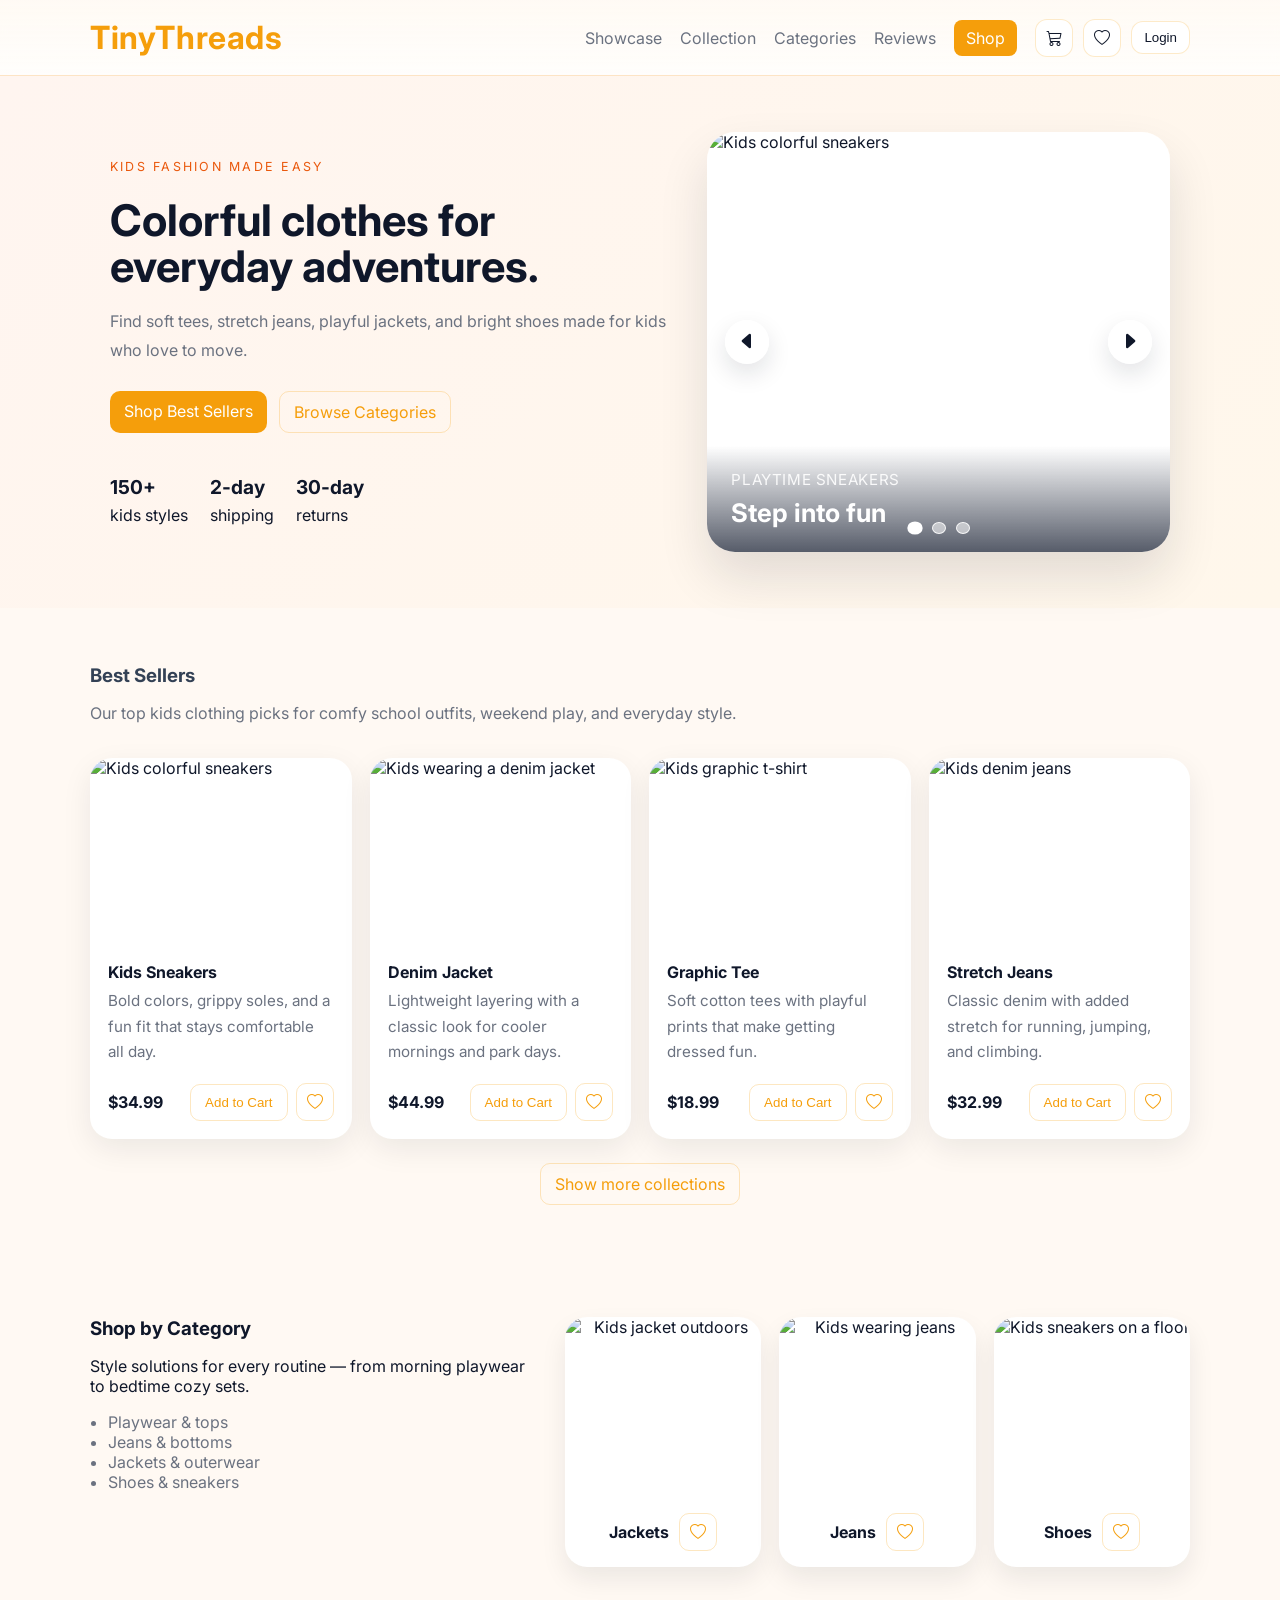
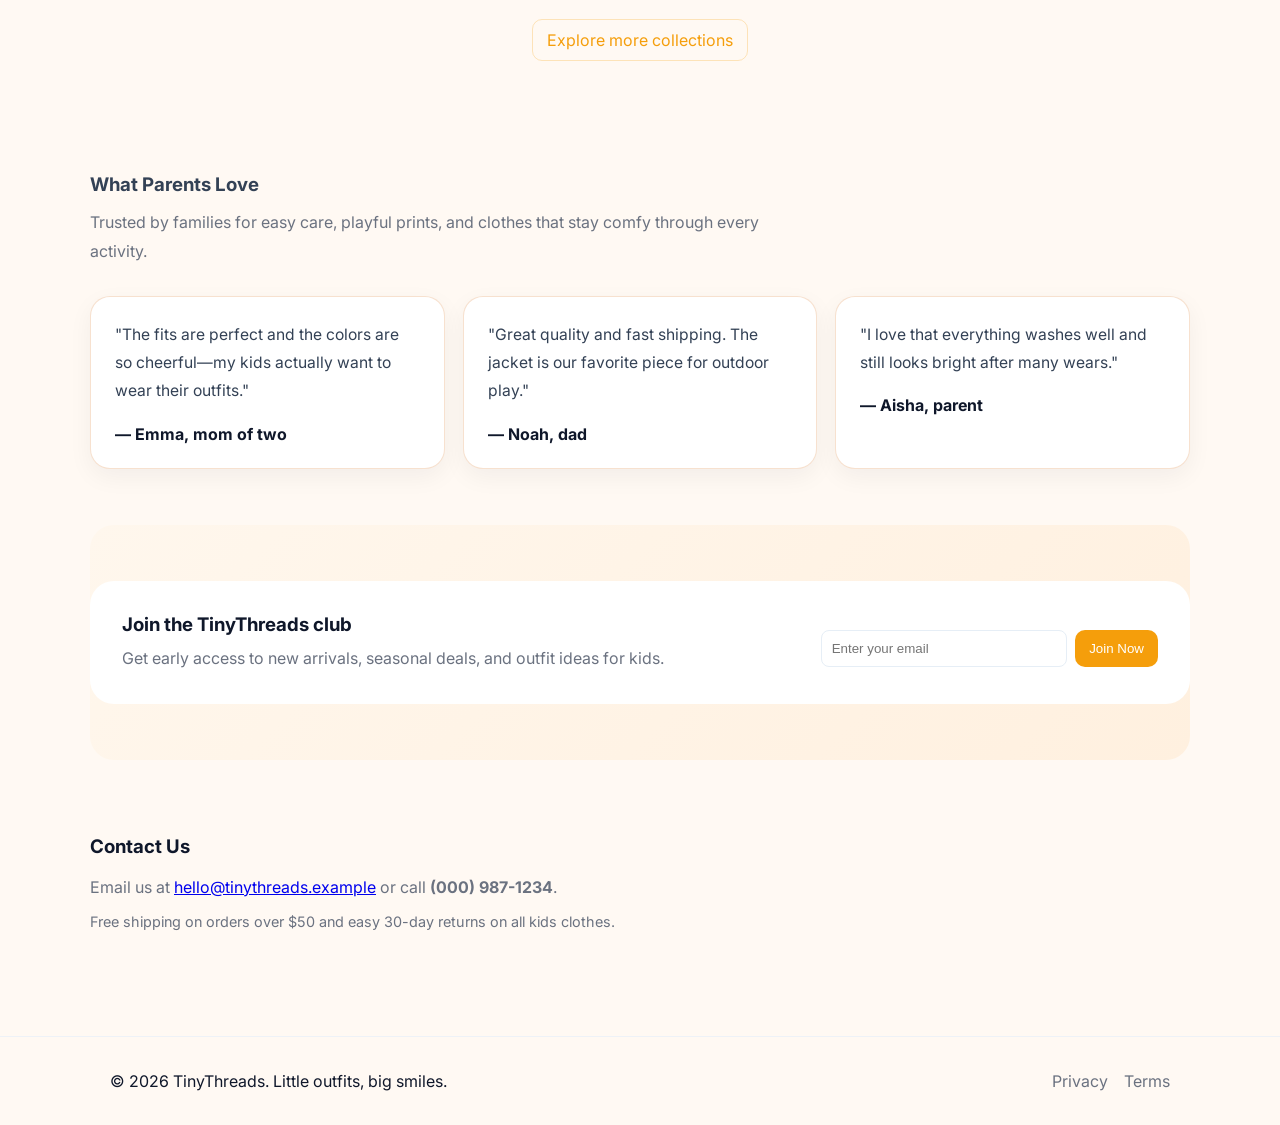
==== commit e45369ea: "collections" ====
--- a/index.html
+++ b/index.html
@@ -113,7 +113,7 @@
                 <p>Our top kids clothing picks for comfy school outfits, weekend play, and everyday style.</p>
             </div>
             <div class="cards grid-4">
-                <article class="card" data-item="Kids Sneakers" data-price="34.99">
+                <article class="card" tabindex="0" data-id="kids-sneakers" data-item="Kids Sneakers" data-price="34.99">
                     <img loading="lazy" decoding="async" src="https://images.pexels.com/photos/4987534/pexels-photo-4987534.jpeg?auto=compress&cs=tinysrgb&w=900" alt="Kids colorful sneakers">
                     <h4>Kids Sneakers</h4>
                     <p>Bold colors, grippy soles, and a fun fit that stays comfortable all day.</p>
@@ -127,7 +127,7 @@
                         </div>
                     </div>
                 </article>
-                <article class="card" data-item="Denim Jacket" data-price="44.99">
+                <article class="card" tabindex="0" data-id="denim-jacket" data-item="Denim Jacket" data-price="44.99">
                     <img loading="lazy" decoding="async" src="https://images.pexels.com/photos/3934038/pexels-photo-3934038.jpeg?auto=compress&cs=tinysrgb&w=900" alt="Kids wearing a denim jacket">
                     <h4>Denim Jacket</h4>
                     <p>Lightweight layering with a classic look for cooler mornings and park days.</p>
@@ -141,7 +141,7 @@
                         </div>
                     </div>
                 </article>
-                <article class="card" data-item="Graphic Tee" data-price="18.99">
+                <article class="card" tabindex="0" data-id="graphic-tee" data-item="Graphic Tee" data-price="18.99">
                     <img loading="lazy" decoding="async" src="https://images.pexels.com/photos/1073083/pexels-photo-1073083.jpeg?auto=compress&cs=tinysrgb&w=900" alt="Kids graphic t-shirt">
                     <h4>Graphic Tee</h4>
                     <p>Soft cotton tees with playful prints that make getting dressed fun.</p>
@@ -155,7 +155,7 @@
                         </div>
                     </div>
                 </article>
-                <article class="card" data-item="Stretch Jeans" data-price="32.99">
+                <article class="card" tabindex="0" data-id="stretch-jeans" data-item="Stretch Jeans" data-price="32.99">
                     <img loading="lazy" decoding="async" src="https://images.pexels.com/photos/27177703/pexels-photo-27177703.jpeg?auto=compress&cs=tinysrgb&w=900" alt="Kids denim jeans">
                     <h4>Stretch Jeans</h4>
                     <p>Classic denim with added stretch for running, jumping, and climbing.</p>
@@ -170,6 +170,9 @@
                     </div>
                 </article>
             </div>
+            <div class="section-footer">
+                <a href="collections.html" class="btn btn-outline">Show more collections</a>
+            </div>
         </section>
 
         <section id="categories" class="container section split">
@@ -184,36 +187,36 @@
                 </ul>
             </div>
             <div class="category-grid">
-                <article class="category-card" data-item="Jackets" data-price="29.99">
+                <article class="category-card" tabindex="0" data-id="jackets" data-item="Jackets" data-price="29.99">
                     <img loading="lazy" decoding="async" src="https://images.pexels.com/photos/37478758/pexels-photo-37478758.jpeg?auto=compress&cs=tinysrgb&w=900" alt="Kids jacket outdoors">
-                    <h4>Jackets</h4>
-                    <div class="category-actions">
-                        <button class="btn btn-outline add-cart-btn" type="button">Add to Cart</button>
+                    <div class="category-heading">
+                        <h4>Jackets</h4>
                         <button class="btn btn-outline favorite-btn" type="button" aria-label="Save Jackets" aria-pressed="false">
                             <i class="bi bi-heart favorite-icon" aria-hidden="true"></i>
                         </button>
                     </div>
                 </article>
-                <article class="category-card" data-item="Jeans" data-price="25.99">
+                <article class="category-card" tabindex="0" data-id="jeans" data-item="Jeans" data-price="25.99">
                     <img loading="lazy" decoding="async" src="https://images.pexels.com/photos/17839401/pexels-photo-17839401.jpeg?auto=compress&cs=tinysrgb&w=900" alt="Kids wearing jeans">
-                    <h4>Jeans</h4>
-                    <div class="category-actions">
-                        <button class="btn btn-outline add-cart-btn" type="button">Add to Cart</button>
+                    <div class="category-heading">
+                        <h4>Jeans</h4>
                         <button class="btn btn-outline favorite-btn" type="button" aria-label="Save Jeans" aria-pressed="false">
                             <i class="bi bi-heart favorite-icon" aria-hidden="true"></i>
                         </button>
                     </div>
                 </article>
-                <article class="category-card" data-item="Shoes" data-price="22.99">
+                <article class="category-card" tabindex="0" data-id="shoes" data-item="Shoes" data-price="22.99">
                     <img loading="lazy" decoding="async" src="https://images.pexels.com/photos/20406227/pexels-photo-20406227.jpeg?auto=compress&cs=tinysrgb&w=900" alt="Kids sneakers on a floor">
-                    <h4>Shoes</h4>
-                    <div class="category-actions">
-                        <button class="btn btn-outline add-cart-btn" type="button">Add to Cart</button>
+                    <div class="category-heading">
+                        <h4>Shoes</h4>
                         <button class="btn btn-outline favorite-btn" type="button" aria-label="Save Shoes" aria-pressed="false">
                             <i class="bi bi-heart favorite-icon" aria-hidden="true"></i>
                         </button>
                     </div>
                 </article>
+            </div>
+            <div class="section-footer">
+                <a href="collections.html" class="btn btn-outline">Explore more collections</a>
             </div>
         </section>
 
@@ -464,6 +467,9 @@
                 updateCartButtons();
                 updateFavoriteButtons();
                 updateFavoriteCount();
+                if(cartOverlay && !cartOverlay.classList.contains('hidden')){
+                    renderCart();
+                }
             }
 
             function formatMoney(value){ return '$' + Number(value).toFixed(2); }
@@ -679,7 +685,7 @@
                     const name = article.dataset.item;
                     const price = Number(article.dataset.price || 0);
                     if(cart[name]){ cart[name].quantity += 1; } else { cart[name] = { name, price, quantity: 1 }; }
-                    saveState(); updateCartCount(); updateCartButtons();
+                    saveState(); updateCartCount(); updateCartButtons(); renderCart();
                 });
             });
 
@@ -688,6 +694,23 @@
                     const article = button.closest('[data-item]');
                     if(!article) return;
                     toggleFavorite(article.dataset.item, Number(article.dataset.price || 0));
+                });
+            });
+
+            const navigableCards = Array.from(document.querySelectorAll('[data-id]'));
+            navigableCards.forEach(card => {
+                card.addEventListener('click', function(event){
+                    if(event.target.closest('button, a')) return;
+                    const itemId = card.dataset.id;
+                    if(!itemId) return;
+                    window.location.href = `details.html?id=${encodeURIComponent(itemId)}`;
+                });
+                card.addEventListener('keydown', function(event){
+                    if(event.key !== 'Enter') return;
+                    if(event.target.closest('button, a')) return;
+                    const itemId = card.dataset.id;
+                    if(!itemId) return;
+                    window.location.href = `details.html?id=${encodeURIComponent(itemId)}`;
                 });
             });
 
--- a/styles.css
+++ b/styles.css
@@ -72,8 +72,9 @@
 
 .section{padding:56px 0}
 .section-title{margin:0 0 12px}
-.section-intro{max-width:700px;margin-bottom:30px;color:#334155}
+.section-intro{max-width:700px;margin-bottom:30px; color:#334155}
 .section-intro p{margin:10px 0 0;color:var(--muted);font-size:1rem;line-height:1.8}
+.section-footer{margin-top:24px}
 .cards{display:grid;grid-template-columns:repeat(3,minmax(0,1fr));gap:18px}
 .card{background:#fff;border-radius:22px;box-shadow:0 10px 30px rgba(15,23,42,0.08);overflow:hidden;transition:transform 0.35s ease,box-shadow 0.35s ease}
 .card:hover{transform:translateY(-6px);box-shadow:0 20px 45px rgba(15,23,42,0.12)}
@@ -97,13 +98,26 @@
 }
 
 .grid-4{grid-template-columns:repeat(4,minmax(0,1fr));}
+.grid-3{grid-template-columns:repeat(3,minmax(0,1fr));}
 .category-grid{display:grid;grid-template-columns:repeat(3,minmax(0,1fr));gap:18px}
+.collection-card{display:flex;flex-direction:column;gap:14px}
+  .collection-card img{width:100%;height:190px;object-fit:contain;object-position:center;display:block;background:#f8fafc}
+.collection-category .category-description{margin:0 0 18px;color:var(--muted);font-size:0.98rem;line-height:1.7;max-width:680px}
+.category-note{margin:0 0 18px;color:#475569;font-size:0.95rem;line-height:1.6}
+.hidden-card{display:none}
+.section-footer{margin-top:24px;display:flex;justify-content:center;flex-wrap:wrap;gap:12px}
+.toggle-category{min-width:160px}
+.collection-hero{background:radial-gradient(circle at top center, rgba(245,158,11,0.14), transparent 26%), radial-gradient(circle at 30% 20%, rgba(249,115,22,0.08), transparent 12%), linear-gradient(180deg, #fff9f3 0%, #fff7eb 70%, rgba(255,255,255,0.95) 100%);background-attachment:fixed;background-size:cover;border-radius:30px;padding:64px 0 56px;margin-top:48px;margin-bottom:32px;box-shadow:0 24px 50px rgba(15,23,42,0.08);}
+.collection-hero .section-intro{max-width:700px;margin:0 auto;text-align:center;}
+.collection-hero .section-intro p{margin-top:12px;}
 .category-card{background:#fff;border-radius:22px;box-shadow:0 12px 26px rgba(15,23,42,0.08);overflow:hidden;text-align:center;transition:transform 0.35s ease,box-shadow 0.35s ease}
 .category-card:hover{transform:translateY(-6px);box-shadow:0 18px 40px rgba(15,23,42,0.12)}
 .category-card img{width:100%;height:180px;object-fit:cover;display:block;transition:transform 0.5s ease}
 .category-card:hover img{transform:scale(1.05)}
-.category-card h4{margin:16px 12px 18px;color:#0f172a;transition:color 0.25s ease}
+.category-card h4{margin:0;color:#0f172a;transition:color 0.25s ease}
 .category-card:hover h4{color:var(--accent)}
+.category-heading{display:flex;align-items:center;justify-content:center;gap:10px;margin:16px 12px 16px;}
+.category-heading h4{margin:0;}
 .category-actions{display:flex;align-items:center;gap:8px;margin:0 12px 16px;min-width:0}
 .category-actions .add-cart-btn{flex:1;margin:0;white-space:nowrap;min-width:0;overflow:hidden;text-overflow:ellipsis}
 .category-actions .favorite-btn{flex:0 0 38px;width:38px;min-width:38px;margin:0}
@@ -206,6 +220,21 @@
 .footer-nav a{margin-left:12px;color:var(--muted);text-decoration:none;transition:color 0.25s ease}
 .footer-nav a:hover{color:var(--accent)}
 
+.section-footer{display:flex;justify-content:center;gap:12px;flex-wrap:wrap}
+.split .section-footer {
+    grid-column: 1 / -1;
+}
+.detail-page .detail-hero{display:grid;grid-template-columns:1.08fr 0.92fr;gap:30px;align-items:start}
+.detail-page .detail-image img{width:100%;height:auto;display:block;border-radius:24px}
+.detail-page .detail-panel{display:flex;flex-direction:column;gap:18px}
+.detail-page .detail-panel h1{margin:0}
+.detail-page .detail-panel .detail-meta{display:grid;gap:12px}
+.detail-page .detail-panel label{display:block;font-weight:700;color:#334155;margin-bottom:8px}
+.detail-page .detail-panel select{width:100%;padding:12px 14px;border:1px solid #e5e7eb;border-radius:14px;background:#fff}
+.detail-page .detail-panel .detail-actions{display:flex;gap:12px;flex-wrap:wrap}
+.collection-category{margin-top:40px}
+.collection-category h4{margin-bottom:18px}
+  .collection-card img{width:100%;height:190px;object-fit:contain;object-position:center;display:block;background:#f8fafc}
 @media (max-width:900px){
   .hero-inner{grid-template-columns:1fr}
   .hero-slider{max-width:100%}
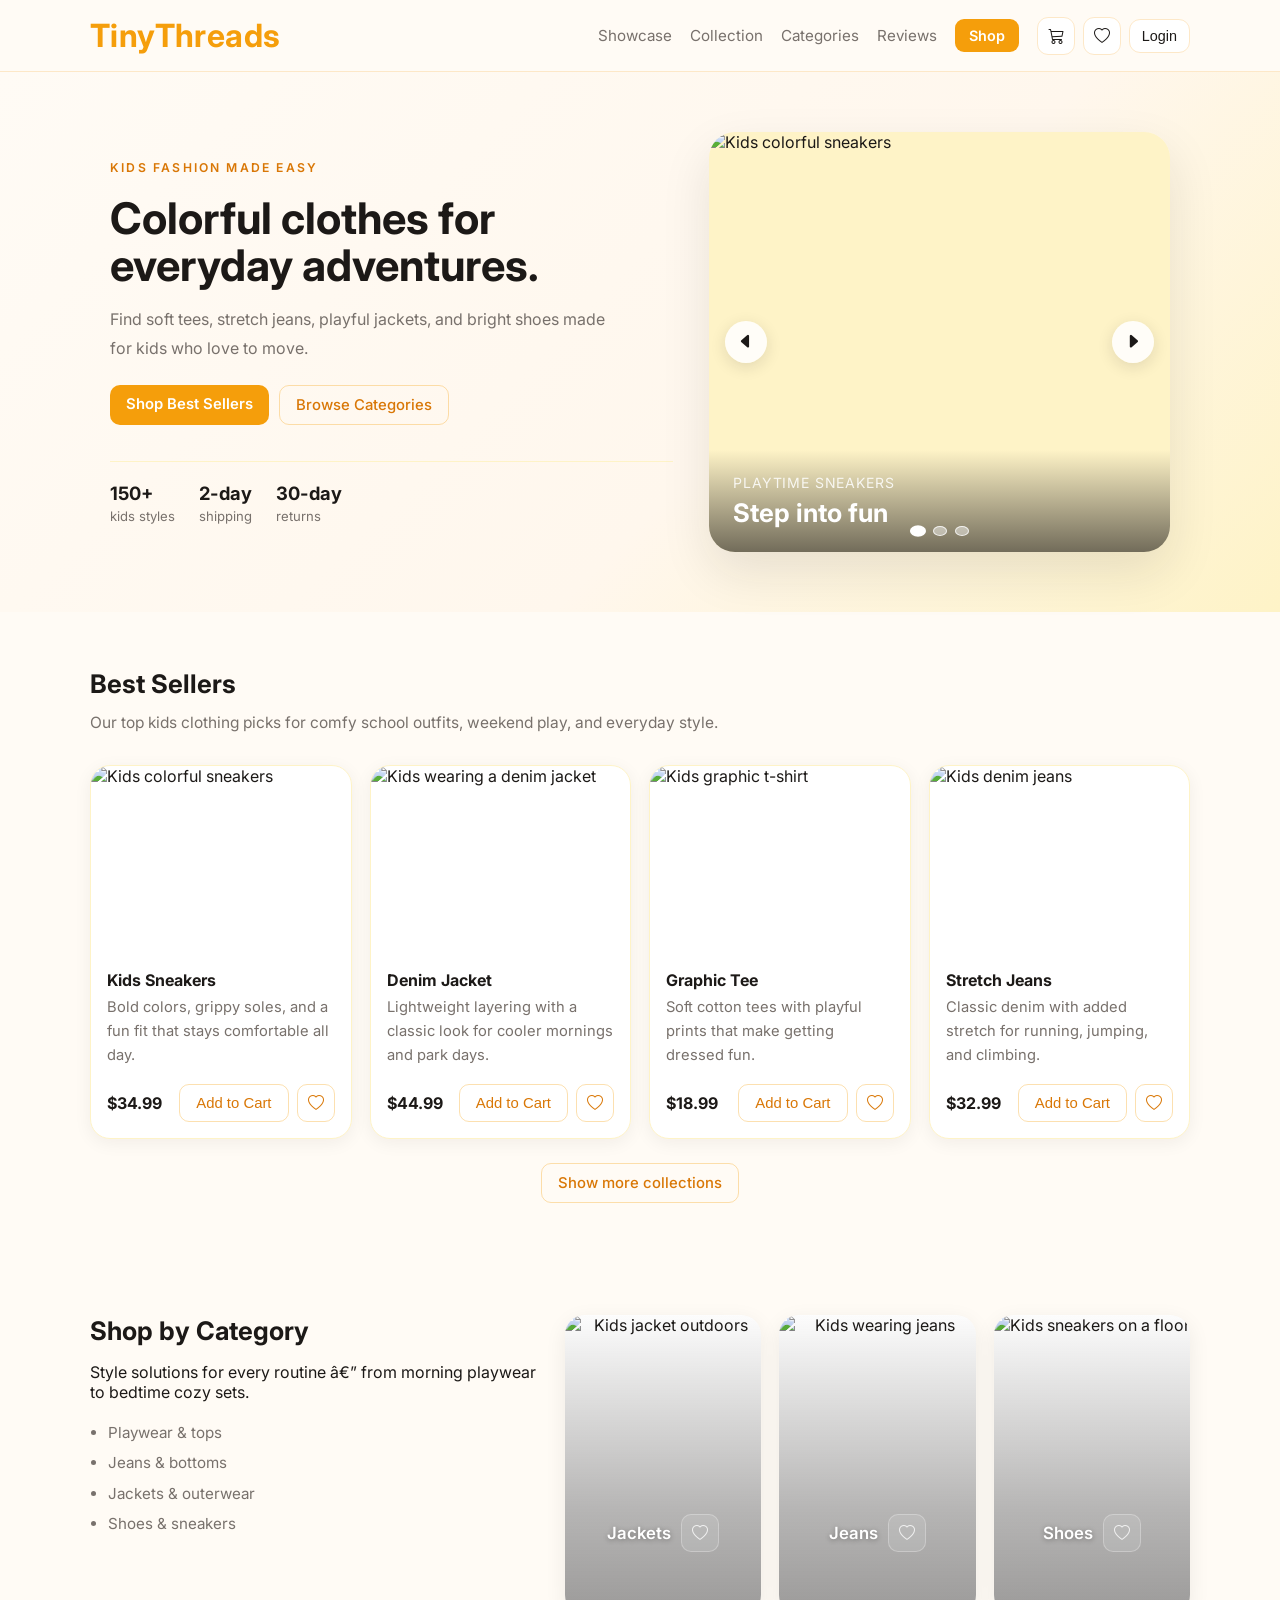
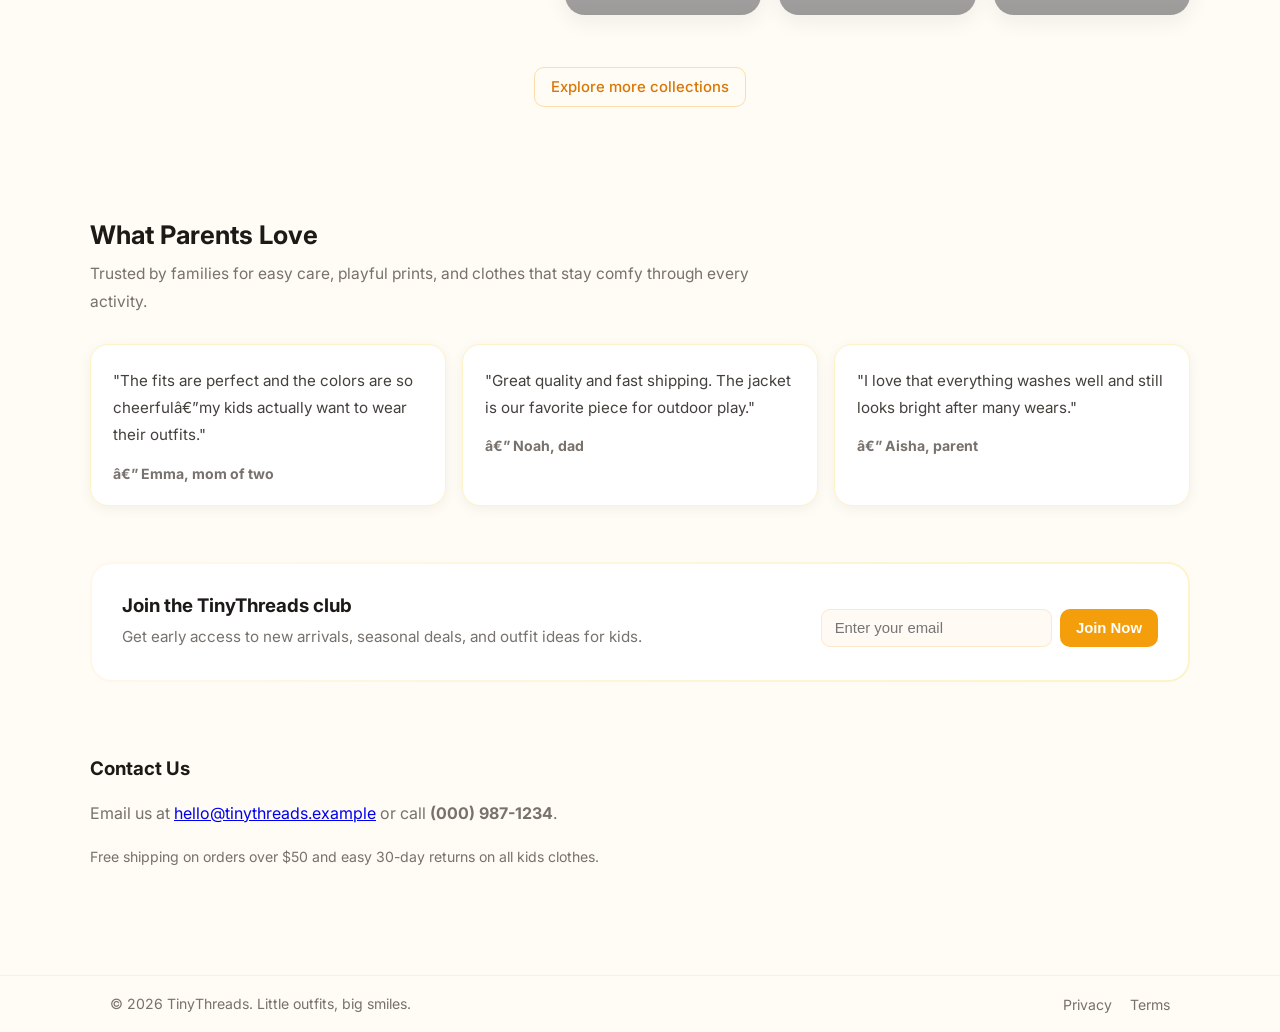
==== commit 30e2ad28: "structure" ====
--- a/index.html
+++ b/index.html
@@ -1,4 +1,4 @@
-<!DOCTYPE html>
+﻿<!DOCTYPE html>
 <html lang="en">
 <head>
     <meta charset="UTF-8">
@@ -6,7 +6,7 @@
     <title>TinyThreads | Kids Clothing Store</title>
     <link rel="preconnect" href="https://fonts.googleapis.com">
     <link rel="preconnect" href="https://fonts.gstatic.com" crossorigin>
-    <link rel="stylesheet" href="styles.css">
+    <link rel="stylesheet" href="assets/css/styles.css">
     <link href="https://fonts.googleapis.com/css2?family=Inter:wght@300;400;600;700&display=swap" rel="stylesheet">
     <link rel="stylesheet" href="https://cdn.jsdelivr.net/npm/bootstrap-icons@1.11.3/font/bootstrap-icons.css">
 </head>
@@ -178,7 +178,7 @@
         <section id="categories" class="container section split">
             <div>
                 <h3 class="section-title">Shop by Category</h3>
-                <p>Style solutions for every routine — from morning playwear to bedtime cozy sets.</p>
+                <p>Style solutions for every routine â€” from morning playwear to bedtime cozy sets.</p>
                 <ul class="features">
                     <li>Playwear & tops</li>
                     <li>Jeans & bottoms</li>
@@ -227,16 +227,16 @@
             </div>
             <div class="testimonial-grid">
                 <article class="testimonial-card">
-                    <p>"The fits are perfect and the colors are so cheerful—my kids actually want to wear their outfits."</p>
-                    <strong>— Emma, mom of two</strong>
+                    <p>"The fits are perfect and the colors are so cheerfulâ€”my kids actually want to wear their outfits."</p>
+                    <strong>â€” Emma, mom of two</strong>
                 </article>
                 <article class="testimonial-card">
                     <p>"Great quality and fast shipping. The jacket is our favorite piece for outdoor play."</p>
-                    <strong>— Noah, dad</strong>
+                    <strong>â€” Noah, dad</strong>
                 </article>
                 <article class="testimonial-card">
                     <p>"I love that everything washes well and still looks bright after many wears."</p>
-                    <strong>— Aisha, parent</strong>
+                    <strong>â€” Aisha, parent</strong>
                 </article>
             </div>
         </section>
@@ -317,408 +317,9 @@
         </div>
     </footer>
 
-    <script>
-        // Small accessibility: focus outline for keyboard users
-        (function(){
-            window.addEventListener('keydown', function(e){ if(e.key==='Tab') document.documentElement.classList.add('keyboard'); }, {once:true});
-        })();
-
-        // Mobile nav toggle
-        (function(){
-            const toggle = document.querySelector('.nav-toggle');
-            const nav = document.getElementById('site-nav');
-            if(!toggle || !nav) return;
-
-            function setOpen(isOpen){
-                nav.classList.toggle('open', isOpen);
-                toggle.setAttribute('aria-expanded', String(!!isOpen));
-            }
-
-            toggle.addEventListener('click', function(e){
-                e.stopPropagation();
-                setOpen(!nav.classList.contains('open'));
-            });
-
-            nav.addEventListener('click', function(e){
-                if(e.target.tagName === 'A') setOpen(false);
-            });
-
-            document.addEventListener('click', function(e){
-                if(!nav.classList.contains('open')) return;
-                if(!nav.contains(e.target) && !toggle.contains(e.target)) setOpen(false);
-            });
-
-            document.addEventListener('keydown', function(e){ if(e.key === 'Escape') setOpen(false); });
-        })();
-
-        // Carousel slider
-        (function(){
-            const carousel = document.getElementById('carousel');
-            const slides = Array.from(document.querySelectorAll('.slide'));
-            const prev = document.querySelector('.carousel-btn.prev');
-            const next = document.querySelector('.carousel-btn.next');
-            const dotsContainer = document.getElementById('carouselDots');
-            let activeIndex = 0;
-            let carouselTimer = null;
-            let touchStartX = 0;
-
-            if(!carousel || !slides.length || !prev || !next || !dotsContainer) return;
-
-            function setSlide(index){
-                index = (index + slides.length) % slides.length;
-                slides.forEach((slide, idx) => slide.classList.toggle('active', idx === index));
-                Array.from(dotsContainer.children).forEach((dot, idx) => dot.classList.toggle('active', idx === index));
-                activeIndex = index;
-            }
-
-            function createDots(){
-                slides.forEach((_, idx) => {
-                    const dot = document.createElement('button');
-                    dot.type = 'button';
-                    dot.className = 'dot';
-                    dot.setAttribute('aria-label', `Show slide ${idx + 1}`);
-                    dot.addEventListener('click', () => {
-                        setSlide(idx);
-                        restartCarousel();
-                    });
-                    dotsContainer.appendChild(dot);
-                });
-            }
-
-            function showNext(){ setSlide(activeIndex + 1); restartCarousel(); }
-            function showPrevious(){ setSlide(activeIndex - 1); restartCarousel(); }
-            function startCarousel(){ carouselTimer = window.setInterval(() => setSlide(activeIndex + 1), 2000); }
-            function stopCarousel(){ window.clearInterval(carouselTimer); }
-            function restartCarousel(){ stopCarousel(); startCarousel(); }
-
-            createDots();
-            setSlide(0);
-            startCarousel();
-
-            prev.addEventListener('click', showPrevious);
-            next.addEventListener('click', showNext);
-
-            carousel.addEventListener('mouseenter', stopCarousel);
-            carousel.addEventListener('mouseleave', startCarousel);
-            carousel.addEventListener('touchstart', (event) => {
-                touchStartX = event.changedTouches[0].clientX;
-                stopCarousel();
-            });
-            carousel.addEventListener('touchend', (event) => {
-                const deltaX = event.changedTouches[0].clientX - touchStartX;
-                if(Math.abs(deltaX) > 40){ deltaX < 0 ? showNext() : showPrevious(); }
-                startCarousel();
-            });
-
-            document.addEventListener('keydown', (event) => {
-                if(event.target.matches('input,textarea')) return;
-                if(event.key === 'ArrowRight') showNext();
-                if(event.key === 'ArrowLeft') showPrevious();
-            });
-        })();
-
-        // Cart, favorites, and auth nav state
-        (function(){
-            const cartButton = document.getElementById('cartButton');
-            const favoriteButton = document.getElementById('favoriteButton');
-            const cartCount = document.getElementById('cartCount');
-            const favoriteCount = document.getElementById('favoriteCount');
-            const cartOverlay = document.getElementById('cartOverlay');
-            const favoritesOverlay = document.getElementById('favoritesOverlay');
-            const cartBackdrop = document.getElementById('cartBackdrop');
-            const favoritesBackdrop = document.getElementById('favoritesBackdrop');
-            const closeCart = document.getElementById('closeCart');
-            const closeFavorites = document.getElementById('closeFavorites');
-            const cartItems = document.getElementById('cartItems');
-            const favoritesItems = document.getElementById('favoritesItems');
-            const cartFooter = document.getElementById('cartFooter');
-            const cartTotal = document.getElementById('cartTotal');
-            const checkoutButton = document.getElementById('checkoutButton');
-            const deleteAllButton = document.getElementById('deleteAllButton');
-            const addCartButtons = Array.from(document.querySelectorAll('.add-cart-btn'));
-            const favoriteButtons = Array.from(document.querySelectorAll('.favorite-btn'));
-            const authButton = document.getElementById('authButton');
-            const authMenu = document.getElementById('authMenu');
-            const authChevron = document.getElementById('authChevron');
-            const logoutNavButton = document.getElementById('logoutNavButton');
-            const authLabel = document.getElementById('authLabel');
-
-            const STORAGE_USER = 'tinythreadsUser';
-            const STORAGE_CART = 'tinythreadsCartByUser';
-            const STORAGE_FAVORITES = 'tinythreadsFavoritesByUser';
-            const STORAGE_USERS = 'tinythreadsUsers';
-
-            let currentUser = JSON.parse(localStorage.getItem(STORAGE_USER) || 'null');
-            let cartMap = JSON.parse(localStorage.getItem(STORAGE_CART) || '{}');
-            let favoriteMap = JSON.parse(localStorage.getItem(STORAGE_FAVORITES) || '{}');
-            let cart = currentUser ? (cartMap[currentUser.email] || {}) : {};
-            let favorites = currentUser ? (favoriteMap[currentUser.email] || {}) : {};
-            let users = JSON.parse(localStorage.getItem(STORAGE_USERS) || '{}');
-
-            function saveState(){
-                if(currentUser){
-                    cartMap[currentUser.email] = cart;
-                    favoriteMap[currentUser.email] = favorites;
-                }
-                localStorage.setItem(STORAGE_USER, JSON.stringify(currentUser));
-                localStorage.setItem(STORAGE_CART, JSON.stringify(cartMap));
-                localStorage.setItem(STORAGE_FAVORITES, JSON.stringify(favoriteMap));
-                localStorage.setItem(STORAGE_USERS, JSON.stringify(users));
-                updateCartButtons();
-                updateFavoriteButtons();
-                updateFavoriteCount();
-                if(cartOverlay && !cartOverlay.classList.contains('hidden')){
-                    renderCart();
-                }
-            }
-
-            function formatMoney(value){ return '$' + Number(value).toFixed(2); }
-
-            function updateCartCount(){
-                const total = Object.values(cart).reduce((sum, item) => sum + item.quantity, 0);
-                cartCount.textContent = total;
-                cartCount.style.display = total ? 'inline-flex' : 'none';
-            }
-
-            function updateCartButtons(){
-                addCartButtons.forEach(button => {
-                    const article = button.closest('[data-item]');
-                    const name = article ? article.dataset.item : null;
-                    if(currentUser && name && cart[name] && cart[name].quantity > 0){
-                        button.disabled = true;
-                        button.textContent = 'Added';
-                    } else {
-                        button.disabled = false;
-                        button.textContent = 'Add to Cart';
-                    }
-                });
-            }
-
-            function updateFavoriteCount(){
-                const total = Object.keys(favorites).length;
-                favoriteCount.textContent = total;
-                favoriteCount.style.display = total ? 'inline-flex' : 'none';
-            }
-
-            function updateFavoriteButtons(){
-                favoriteButtons.forEach(button => {
-                    const article = button.closest('[data-item]');
-                    const name = article ? article.dataset.item : null;
-                    const isFavorite = currentUser && name && favorites[name];
-                    button.classList.toggle('active', !!isFavorite);
-                    button.setAttribute('aria-pressed', String(!!isFavorite));
-                    const icon = button.querySelector('.favorite-icon');
-                    if(icon){ icon.className = isFavorite ? 'bi bi-heart-fill favorite-icon' : 'bi bi-heart favorite-icon'; }
-                });
-            }
-
-            function renderCart(){
-                const entries = Object.values(cart);
-                cartItems.innerHTML = '';
-                if(!entries.length){
-                    cartItems.innerHTML = '<p class="empty-cart">Your cart is empty. Add something fun!</p>';
-                    cartFooter.classList.add('hidden');
-                    return;
-                }
-                let total = 0;
-                entries.forEach(item => {
-                    total += item.price * item.quantity;
-                    const row = document.createElement('div');
-                    row.className = 'cart-row';
-                    row.innerHTML = `
-                        <div>
-                            <strong>${item.name}</strong>
-                            <p>${item.quantity} × ${formatMoney(item.price)}</p>
-                        </div>
-                        <div class="cart-row-actions">
-                            <button type="button" class="btn btn-outline cart-decrease" data-item="${item.name}" aria-label="Decrease quantity">
-                                <i class="bi bi-dash-lg" aria-hidden="true"></i>
-                            </button>
-                            <span>${item.quantity}</span>
-                            <button type="button" class="btn btn-outline cart-increase" data-item="${item.name}" aria-label="Increase quantity">
-                                <i class="bi bi-plus-lg" aria-hidden="true"></i>
-                            </button>
-                            <button type="button" class="btn btn-outline cart-delete" data-item="${item.name}" aria-label="Remove item">
-                                <i class="bi bi-trash3" aria-hidden="true"></i>
-                            </button>
-                        </div>
-                    `;
-                    cartItems.appendChild(row);
-                });
-                cartTotal.textContent = formatMoney(total);
-                cartFooter.classList.remove('hidden');
-                cartItems.querySelectorAll('.cart-decrease').forEach(b => b.addEventListener('click', () => adjustQty(b.dataset.item, -1)));
-                cartItems.querySelectorAll('.cart-increase').forEach(b => b.addEventListener('click', () => adjustQty(b.dataset.item, 1)));
-                cartItems.querySelectorAll('.cart-delete').forEach(b => b.addEventListener('click', () => removeItem(b.dataset.item)));
-            }
-
-            function renderFavorites(){
-                const entries = Object.values(favorites);
-                favoritesItems.innerHTML = '';
-                if(!entries.length){
-                    favoritesItems.innerHTML = '<p class="empty-cart">No favorites yet. Save an item you love.</p>';
-                    return;
-                }
-                entries.forEach(item => {
-                    const row = document.createElement('div');
-                    row.className = 'favorite-row';
-                    row.innerHTML = `
-                        <div>
-                            <strong>${item.name}</strong>
-                            <p>${formatMoney(item.price)}</p>
-                        </div>
-                        <button type="button" class="btn btn-outline favorite-remove" data-item="${item.name}" aria-label="Remove favorite">
-                            <i class="bi bi-heart-fill" aria-hidden="true"></i>
-                        </button>
-                    `;
-                    favoritesItems.appendChild(row);
-                });
-                favoritesItems.querySelectorAll('.favorite-remove').forEach(b => b.addEventListener('click', () => removeFavorite(b.dataset.item)));
-            }
-
-            function adjustQty(name, delta){
-                if(!cart[name]) return;
-                cart[name].quantity += delta;
-                if(cart[name].quantity < 1) delete cart[name];
-                saveState(); updateCartCount(); renderCart();
-            }
-
-            function removeItem(name){
-                if(!cart[name]) return;
-                delete cart[name];
-                saveState(); updateCartCount(); renderCart();
-            }
-
-            function clearCart(){
-                cart = {};
-                saveState(); updateCartCount(); renderCart();
-            }
-
-            function removeFavorite(name){
-                if(!favorites[name]) return;
-                delete favorites[name];
-                saveState(); updateFavoriteCount(); updateFavoriteButtons(); renderFavorites();
-            }
-
-            function toggleFavorite(name, price){
-                if(!currentUser){ window.location.href = 'login.html'; return; }
-                if(favorites[name]){ delete favorites[name]; } else { favorites[name] = { name, price }; }
-                saveState(); updateFavoriteCount(); updateFavoriteButtons(); renderFavorites();
-            }
-
-            function openCart(){ renderCart(); cartOverlay.classList.remove('hidden'); cartOverlay.classList.add('show'); }
-            function closeCartOverlay(){ cartOverlay.classList.add('hidden'); cartOverlay.classList.remove('show'); }
-            function openFavorites(){ renderFavorites(); favoritesOverlay.classList.remove('hidden'); favoritesOverlay.classList.add('show'); }
-            function closeFavoritesOverlay(){ favoritesOverlay.classList.add('hidden'); favoritesOverlay.classList.remove('show'); }
-
-            function closeAuthMenu(){
-                authMenu.classList.add('hidden');
-                authButton.setAttribute('aria-expanded', 'false');
-            }
-
-            function updateAuthNav(){
-                if(currentUser){
-                    const userName = currentUser.name || currentUser.email.split('@')[0];
-                    authLabel.textContent = `Welcome, ${userName}`;
-                    authButton.setAttribute('aria-label', `Account menu for ${userName}`);
-                    authChevron.classList.remove('hidden'); // show chevron when logged in
-                } else {
-                    authLabel.textContent = 'Login';
-                    authButton.setAttribute('aria-label', 'Sign in');
-                    authChevron.classList.add('hidden');    // hide chevron when logged out
-                    closeAuthMenu();
-                }
-                updateCartButtons();
-                updateFavoriteButtons();
-                updateFavoriteCount();
-                renderFavorites();
-            }
-
-            authButton.addEventListener('click', (event) => {
-                event.stopPropagation();
-                if(!currentUser){ window.location.href = 'login.html'; return; }
-                authMenu.classList.toggle('hidden');
-                authButton.setAttribute('aria-expanded', authMenu.classList.contains('hidden') ? 'false' : 'true');
-            });
-
-            logoutNavButton.addEventListener('click', () => {
-                if(currentUser){ cartMap[currentUser.email] = cart; favoriteMap[currentUser.email] = favorites; }
-                currentUser = null; cart = {}; favorites = {};
-                saveState(); updateAuthNav(); updateCartCount(); updateFavoriteCount();
-                closeAuthMenu(); closeFavoritesOverlay();
-                window.location.href = 'login.html';
-            });
-
-            document.addEventListener('click', function(event){
-                if(currentUser && !authMenu.classList.contains('hidden') && !event.target.closest('.auth-dropdown')){
-                    closeAuthMenu();
-                }
-            });
-
-            cartButton.addEventListener('click', () => {
-                if(cartOverlay.classList.contains('show')){ closeCartOverlay(); } else { openCart(); }
-            });
-
-            favoriteButton.addEventListener('click', () => {
-                if(!currentUser){ window.location.href = 'login.html'; return; }
-                if(favoritesOverlay.classList.contains('show')){ closeFavoritesOverlay(); } else { openFavorites(); }
-            });
-
-            closeCart.addEventListener('click', closeCartOverlay);
-            closeFavorites.addEventListener('click', closeFavoritesOverlay);
-            cartBackdrop.addEventListener('click', closeCartOverlay);
-            favoritesBackdrop.addEventListener('click', closeFavoritesOverlay);
-            document.addEventListener('keydown', function(e){ if(e.key === 'Escape'){ closeCartOverlay(); closeFavoritesOverlay(); } });
-
-            checkoutButton.addEventListener('click', () => {
-                if(!Object.keys(cart).length) return;
-                cart = {}; saveState(); updateCartCount(); renderCart(); closeCartOverlay();
-            });
-
-            deleteAllButton.addEventListener('click', () => { if(!Object.keys(cart).length) return; clearCart(); });
-
-            addCartButtons.forEach(button => {
-                button.addEventListener('click', function(){
-                    if(!currentUser){ window.location.href = 'login.html'; return; }
-                    const article = button.closest('[data-item]');
-                    if(!article) return;
-                    const name = article.dataset.item;
-                    const price = Number(article.dataset.price || 0);
-                    if(cart[name]){ cart[name].quantity += 1; } else { cart[name] = { name, price, quantity: 1 }; }
-                    saveState(); updateCartCount(); updateCartButtons(); renderCart();
-                });
-            });
-
-            favoriteButtons.forEach(button => {
-                button.addEventListener('click', function(){
-                    const article = button.closest('[data-item]');
-                    if(!article) return;
-                    toggleFavorite(article.dataset.item, Number(article.dataset.price || 0));
-                });
-            });
-
-            const navigableCards = Array.from(document.querySelectorAll('[data-id]'));
-            navigableCards.forEach(card => {
-                card.addEventListener('click', function(event){
-                    if(event.target.closest('button, a')) return;
-                    const itemId = card.dataset.id;
-                    if(!itemId) return;
-                    window.location.href = `details.html?id=${encodeURIComponent(itemId)}`;
-                });
-                card.addEventListener('keydown', function(event){
-                    if(event.key !== 'Enter') return;
-                    if(event.target.closest('button, a')) return;
-                    const itemId = card.dataset.id;
-                    if(!itemId) return;
-                    window.location.href = `details.html?id=${encodeURIComponent(itemId)}`;
-                });
-            });
-
-            updateCartCount();
-            updateFavoriteCount();
-            updateFavoriteButtons();
-            updateAuthNav();
-        })();
-    </script>
+        <script src="assets/js/common.js"></script>
+    <script src="assets/js/index.js"></script>
 </body>
-</html>+</html>
+
+
--- a/assets/css/styles.css
+++ b/assets/css/styles.css
@@ -0,0 +1,1556 @@
+:root {
+  --bg: #fffbf5;
+  --accent: #f59e0b;
+  --accent-dark: #d97706;
+  --accent-light: #fef3c7;
+  --accent-soft: #fff7ed;
+  --text: #1c1917;
+  --text-muted: #78716c;
+  --text-light: #a8a29e;
+  --border: #fde8c8;
+  --border-soft: #fef3c7;
+  --surface: #ffffff;
+  --surface-warm: #fffaf4;
+  --container: 1100px;
+  --radius: 14px;
+  font-family:
+    Inter,
+    system-ui,
+    -apple-system,
+    "Segoe UI",
+    Roboto,
+    "Helvetica Neue",
+    Arial;
+}
+* {
+  box-sizing: border-box;
+}
+html,
+body {
+  height: 100%;
+  margin: 0;
+  background: var(--bg);
+  color: var(--text);
+}
+.container {
+  max-width: var(--container);
+  margin: 0 auto;
+  padding: 0 20px;
+}
+
+/* ── Header ── */
+.site-header {
+  background: rgba(255, 251, 245, 0.96);
+  position: sticky;
+  top: 0;
+  z-index: 40;
+  border-bottom: 1px solid var(--border);
+}
+.header-inner {
+  display: flex;
+  align-items: center;
+  justify-content: space-between;
+  padding: 16px 0;
+}
+.brand {
+  margin: 0;
+  font-weight: 700;
+  color: var(--accent);
+  letter-spacing: 0.4px;
+}
+.brand a {
+  color: inherit;
+  text-decoration: none;
+}
+.nav {
+  display: flex;
+  align-items: center;
+}
+.nav a {
+  margin-left: 18px;
+  color: var(--text-muted);
+  text-decoration: none;
+  font-size: 0.95rem;
+  transition: color 0.2s ease;
+}
+.nav a:hover {
+  color: var(--text);
+}
+.nav a.cta {
+  background: var(--accent);
+  color: #fff;
+  padding: 8px 14px;
+  border-radius: 9px;
+  font-weight: 600;
+  font-size: 0.9rem;
+}
+.nav a.cta:hover {
+  background: var(--accent-dark);
+  color: #fff;
+}
+
+/* ── Nav actions ── */
+.nav-actions {
+  display: flex;
+  align-items: center;
+  gap: 8px;
+  margin-left: 18px;
+}
+.auth-dropdown {
+  position: relative;
+}
+.auth-menu {
+  position: absolute;
+  right: 0;
+  top: calc(100% + 8px);
+  background: var(--surface);
+  border: 1px solid var(--border);
+  border-radius: 14px;
+  box-shadow: 0 16px 36px rgba(28, 25, 23, 0.1);
+  min-width: 180px;
+  overflow: hidden;
+  z-index: 50;
+}
+.auth-menu.hidden {
+  display: none;
+}
+.auth-menu-item {
+  display: block;
+  width: 100%;
+  text-align: left;
+  padding: 12px 16px;
+  border: none;
+  background: none;
+  color: var(--text);
+  cursor: pointer;
+  font-size: 0.93rem;
+}
+.auth-menu-item:hover {
+  background: var(--accent-soft);
+  color: var(--accent-dark);
+}
+.icon-btn {
+  display: inline-flex;
+  align-items: center;
+  justify-content: center;
+  gap: 6px;
+  padding: 8px 12px;
+  border: 1px solid var(--border);
+  border-radius: 11px;
+  background: var(--surface);
+  color: var(--text);
+  cursor: pointer;
+  font-size: 0.9rem;
+  transition: background 0.2s ease, border-color 0.2s ease, transform 0.2s ease;
+}
+.icon-btn:hover {
+  background: var(--accent-soft);
+  border-color: rgba(245, 158, 11, 0.35);
+  transform: translateY(-1px);
+}
+.icon,
+.dropdown-arrow {
+  display: inline-flex;
+  align-items: center;
+  justify-content: center;
+  font-size: 1rem;
+  line-height: 1;
+}
+.badge {
+  display: inline-flex;
+  align-items: center;
+  justify-content: center;
+  width: 18px;
+  height: 18px;
+  font-size: 0.72rem;
+  border-radius: 999px;
+  background: var(--accent);
+  color: #fff;
+  font-weight: 600;
+}
+#cartButton {
+  position: relative;
+  width: 38px;
+  height: 38px;
+  padding: 0;
+  gap: 0;
+}
+#cartButton .badge {
+  position: absolute;
+  top: 0;
+  right: 0;
+  transform: translate(30%, -30%);
+  padding: 0;
+}
+#favoriteButton {
+  position: relative;
+  width: 38px;
+  height: 38px;
+  padding: 0;
+  gap: 0;
+}
+#favoriteButton .badge {
+  position: absolute;
+  top: 0;
+  right: 0;
+  transform: translate(30%, -30%);
+  padding: 0;
+}
+
+/* ── Mobile nav toggle ── */
+.nav-toggle {
+  display: none;
+  border: 0;
+  background: transparent;
+  padding: 8px;
+  margin-left: 8px;
+  cursor: pointer;
+}
+.nav-toggle .bar {
+  display: block;
+  width: 20px;
+  height: 2px;
+  background: var(--accent);
+  margin: 4px 0;
+  border-radius: 2px;
+}
+
+/* ── Hero ── */
+.hero {
+  padding: 60px 0;
+  background: linear-gradient(135deg, #fffbf5 0%, #fff7ed 60%, #fef3c7 100%);
+}
+.hero-inner {
+  display: grid;
+  grid-template-columns: 1.1fr 0.9fr;
+  gap: 36px;
+  align-items: center;
+}
+.hero-copy {
+  display: flex;
+  flex-direction: column;
+  gap: 16px;
+}
+.hero-copy .eyebrow {
+  display: inline-flex;
+  text-transform: uppercase;
+  letter-spacing: 0.18em;
+  font-size: 0.76rem;
+  font-weight: 600;
+  color: var(--accent-dark);
+  margin-bottom: 4px;
+}
+.hero-copy h2 {
+  margin: 0;
+  font-size: clamp(2rem, 3.4vw, 3.1rem);
+  line-height: 1.08;
+  color: var(--text);
+}
+.hero-copy p {
+  margin: 0;
+  color: var(--text-muted);
+  font-size: 1rem;
+  line-height: 1.8;
+  max-width: 520px;
+}
+.hero-ctas {
+  display: flex;
+  flex-wrap: wrap;
+  gap: 10px;
+  margin-top: 6px;
+}
+.hero-stats {
+  display: flex;
+  gap: 24px;
+  flex-wrap: wrap;
+  margin-top: 20px;
+  padding-top: 20px;
+  border-top: 1px solid var(--border-soft);
+}
+.hero-stats div {
+  display: flex;
+  flex-direction: column;
+  gap: 4px;
+}
+.hero-stats strong {
+  font-size: 1.15rem;
+  color: var(--text);
+  font-weight: 700;
+}
+.hero-stats span {
+  font-size: 0.82rem;
+  color: var(--text-muted);
+}
+.hero-slider {
+  position: relative;
+  border-radius: 26px;
+  overflow: hidden;
+  box-shadow: 0 20px 50px rgba(28, 25, 23, 0.1);
+  transition: transform 0.35s ease, box-shadow 0.35s ease;
+}
+.hero-slider:hover {
+  transform: translateY(-4px);
+  box-shadow: 0 28px 60px rgba(28, 25, 23, 0.14);
+}
+
+/* ── Carousel ── */
+.carousel {
+  position: relative;
+  overflow: hidden;
+  min-height: 420px;
+  background: var(--accent-light);
+  touch-action: pan-y;
+}
+.slide {
+  position: absolute;
+  inset: 0;
+  opacity: 0;
+  visibility: hidden;
+  transition: opacity 0.45s ease;
+  pointer-events: none;
+}
+.slide.active {
+  opacity: 1;
+  visibility: visible;
+  pointer-events: auto;
+}
+.slide img {
+  width: 100%;
+  height: 420px;
+  object-fit: cover;
+  display: block;
+  transition: transform 0.4s ease;
+}
+.slide:hover img {
+  transform: scale(1.04);
+}
+.slide-caption {
+  position: absolute;
+  left: 0;
+  right: 0;
+  bottom: 0;
+  padding: 24px;
+  background: linear-gradient(180deg, transparent, rgba(28, 25, 23, 0.62));
+  color: #fff;
+}
+.slide-caption p {
+  margin: 0 0 6px;
+  font-size: 0.88rem;
+  letter-spacing: 0.06em;
+  text-transform: uppercase;
+  opacity: 0.85;
+}
+.slide-caption h3 {
+  margin: 0;
+  font-size: clamp(1.3rem, 2vw, 1.75rem);
+}
+.carousel-controls {
+  position: absolute;
+  top: 50%;
+  left: 16px;
+  right: 16px;
+  display: flex;
+  justify-content: space-between;
+  transform: translateY(-50%);
+}
+.carousel-btn {
+  width: 42px;
+  height: 42px;
+  border-radius: 50%;
+  border: none;
+  background: rgba(255, 255, 255, 0.88);
+  color: var(--text);
+  font-size: 1.1rem;
+  cursor: pointer;
+  display: flex;
+  align-items: center;
+  justify-content: center;
+  box-shadow: 0 4px 16px rgba(28, 25, 23, 0.12);
+  transition: background 0.2s ease, transform 0.2s ease;
+}
+.carousel-btn:hover {
+  background: #fff;
+  transform: scale(1.06);
+}
+.carousel-dots {
+  position: absolute;
+  left: 50%;
+  bottom: 16px;
+  transform: translateX(-50%);
+  display: flex;
+  gap: 8px;
+}
+.dot {
+  width: 10px;
+  height: 10px;
+  border-radius: 50%;
+  border: 1.5px solid rgba(255, 255, 255, 0.8);
+  background: rgba(255, 255, 255, 0.45);
+  cursor: pointer;
+  transition: background 0.2s ease, transform 0.2s ease;
+}
+.dot.active {
+  background: #fff;
+  transform: scale(1.15);
+}
+
+/* ── Sections ── */
+.section {
+  padding: 56px 0;
+}
+.section-title {
+  margin: 0 0 10px;
+  color: var(--text);
+  font-size: 1.6rem;
+  font-weight: 700;
+}
+.section-intro {
+  max-width: 680px;
+  margin-bottom: 28px;
+}
+.section-intro p {
+  margin: 8px 0 0;
+  color: var(--text-muted);
+  font-size: 0.97rem;
+  line-height: 1.8;
+}
+.section-footer {
+  margin-top: 24px;
+  display: flex;
+  justify-content: center;
+  flex-wrap: wrap;
+  gap: 12px;
+}
+
+/* ── Cards ── */
+.cards {
+  display: grid;
+  grid-template-columns: repeat(3, minmax(0, 1fr));
+  gap: 18px;
+}
+.card {
+  background: var(--surface);
+  border-radius: 20px;
+  border: 1px solid var(--border-soft);
+  box-shadow: 0 4px 18px rgba(28, 25, 23, 0.06);
+  overflow: hidden;
+  transition: transform 0.3s ease, box-shadow 0.3s ease;
+}
+.card:hover {
+  transform: translateY(-5px);
+  box-shadow: 0 16px 40px rgba(28, 25, 23, 0.1);
+}
+.card img {
+  width: 100%;
+  height: 190px;
+  object-fit: cover;
+  display: block;
+  transition: transform 0.5s ease;
+}
+.card:hover img {
+  transform: scale(1.04);
+}
+.card h4 {
+  margin: 14px 16px 5px;
+  font-size: 1rem;
+  color: var(--text);
+}
+.card p {
+  margin: 0 16px 16px;
+  color: var(--text-muted);
+  font-size: 0.92rem;
+  line-height: 1.65;
+}
+.card-meta {
+  display: flex;
+  align-items: center;
+  justify-content: space-between;
+  gap: 10px;
+  padding: 0 16px 16px;
+}
+.card-meta strong {
+  color: var(--text);
+  font-size: 1rem;
+  font-weight: 700;
+}
+.card-actions {
+  display: flex;
+  align-items: center;
+  gap: 8px;
+}
+
+/* ── Favorite button ── */
+.favorite-btn {
+  display: inline-flex;
+  align-items: center;
+  justify-content: center;
+  width: 38px;
+  height: 38px;
+  padding: 0;
+  border-radius: 10px;
+  color: var(--text-muted);
+  background: var(--surface);
+  border: 1px solid var(--border);
+  line-height: 1;
+  transition: background 0.2s ease, color 0.2s ease, border-color 0.2s ease;
+}
+.favorite-btn:hover {
+  background: var(--accent-soft);
+  border-color: rgba(245, 158, 11, 0.3);
+  color: var(--accent);
+}
+.favorite-btn.active {
+  color: #ef4444;
+  border-color: rgba(239, 68, 68, 0.22);
+  background: #fff5f5;
+}
+.favorite-btn .favorite-icon {
+  font-size: 1rem;
+  line-height: 1;
+  vertical-align: middle;
+}
+@media (min-width: 901px) {
+  .card .favorite-btn,
+  .category-card .favorite-btn {
+    display: inline-flex;
+    align-items: center;
+    justify-content: center;
+    width: 38px;
+    height: 38px;
+    padding: 0;
+    font-size: 0;
+    line-height: 1;
+  }
+  .card .favorite-btn .favorite-icon,
+  .category-card .favorite-btn .favorite-icon {
+    display: inline-block;
+    font-size: 1rem;
+    line-height: 1;
+    width: 1rem;
+    height: 1rem;
+    vertical-align: top;
+  }
+  #favoriteButton .icon {
+    display: inline-flex;
+    align-items: center;
+    justify-content: center;
+    line-height: 1;
+    font-size: 1rem;
+  }
+}
+
+/* ── Grid helpers ── */
+.grid-4 {
+  grid-template-columns: repeat(4, minmax(0, 1fr));
+}
+.grid-3 {
+  grid-template-columns: repeat(3, minmax(0, 1fr));
+}
+.category-grid {
+  display: grid;
+  grid-template-columns: repeat(3, minmax(0, 1fr));
+  gap: 18px;
+}
+
+/* ── Collection card (image full-bleed with overlay) ── */
+.collection-card {
+  display: flex;
+  flex-direction: column;
+  gap: 12px;
+  position: relative;
+  overflow: hidden;
+  min-height: 320px;
+  padding-top: 185px;
+  background: transparent;
+  border-radius: 20px;
+  box-shadow: 0 6px 22px rgba(28, 25, 23, 0.08);
+  border: none;
+}
+.collection-card::before {
+  content: "";
+  position: absolute;
+  inset: 0;
+  background: linear-gradient(
+    180deg,
+    rgba(28, 25, 23, 0.01) 0%,
+    rgba(28, 25, 23, 0.44) 65%,
+    rgba(28, 25, 23, 0.56) 100%
+  );
+  pointer-events: none;
+  z-index: 1;
+}
+.collection-card img {
+  position: absolute;
+  inset: 0;
+  width: 100%;
+  height: 100%;
+  object-fit: cover;
+  object-position: center;
+  display: block;
+  transition: transform 0.5s ease;
+  z-index: 0;
+}
+.collection-card:hover img {
+  transform: scale(1.05);
+}
+.collection-card > *:not(img) {
+  position: relative;
+  z-index: 2;
+}
+.collection-card h4 {
+  color: #ffffff;
+  font-size: 1.05rem;
+  font-weight: 600;
+  margin-bottom: 0.4rem;
+  text-shadow: 0 1px 6px rgba(28, 25, 23, 0.45);
+}
+.collection-card p {
+  color: rgba(255, 255, 255, 0.88);
+  font-size: 0.93rem;
+  line-height: 1.65;
+  margin-bottom: 0.8rem;
+  text-shadow: 0 1px 4px rgba(28, 25, 23, 0.35);
+}
+.collection-card .card-meta strong {
+  color: #fff;
+  text-shadow: 0 1px 4px rgba(28, 25, 23, 0.35);
+}
+.collection-card .card-meta .btn-outline {
+  border-color: rgba(255, 255, 255, 0.5);
+  color: #fff;
+  background: rgba(255, 255, 255, 0.08);
+}
+.collection-card .card-meta .btn-outline:hover {
+  background: rgba(255, 255, 255, 0.18);
+  border-color: rgba(255, 255, 255, 0.7);
+}
+
+/* ── Collection page specifics ── */
+.collection-category {
+  margin-top: 40px;
+}
+.collection-category h4 {
+  margin-bottom: 16px;
+  color: var(--accent-dark);
+  font-size: 1.3rem;
+  letter-spacing: 0.01em;
+  line-height: 1.2;
+  font-weight: 700;
+}
+.collection-category .category-description {
+  margin: 0 0 18px;
+  color: var(--text-muted);
+  font-size: 0.96rem;
+  line-height: 1.75;
+  max-width: 660px;
+}
+.category-note {
+  margin: 0 0 16px;
+  color: #92400e;
+  font-size: 0.93rem;
+  line-height: 1.6;
+}
+.hidden-card {
+  display: none;
+}
+.toggle-category {
+  min-width: 150px;
+}
+
+/* ── Collection hero banner ── */
+.collection-hero {
+  background:
+    radial-gradient(circle at top center, rgba(245, 158, 11, 0.1), transparent 28%),
+    radial-gradient(circle at 30% 20%, rgba(217, 119, 6, 0.07), transparent 14%),
+    linear-gradient(180deg, #fffbf5 0%, #fff7ed 65%, #fef3c7 100%);
+  border-radius: 28px;
+  padding: 60px 0 52px;
+  margin-top: 44px;
+  margin-bottom: 28px;
+  box-shadow: 0 12px 36px rgba(28, 25, 23, 0.06);
+}
+.collection-hero .section-intro {
+  max-width: 680px;
+  margin: 0 auto;
+  text-align: center;
+}
+.collection-hero .section-intro p {
+  margin-top: 10px;
+}
+
+/* ── Category card ── */
+.category-card {
+  background: var(--surface);
+  border-radius: 20px;
+  box-shadow: 0 6px 22px rgba(28, 25, 23, 0.07);
+  overflow: hidden;
+  text-align: center;
+  transition: transform 0.3s ease, box-shadow 0.3s ease;
+  position: relative;
+  min-height: 300px;
+  padding-top: 185px;
+}
+.category-card::before {
+  content: "";
+  position: absolute;
+  inset: 0;
+  background: linear-gradient(
+    180deg,
+    rgba(28, 25, 23, 0.01) 0%,
+    rgba(28, 25, 23, 0.32) 65%,
+    rgba(28, 25, 23, 0.44) 100%
+  );
+  pointer-events: none;
+  z-index: 1;
+}
+.category-card img {
+  position: absolute;
+  inset: 0;
+  width: 100%;
+  height: 100%;
+  object-fit: cover;
+  display: block;
+  transition: transform 0.5s ease;
+  z-index: 0;
+}
+.category-card:hover img {
+  transform: scale(1.05);
+}
+.category-card > *:not(img) {
+  position: relative;
+  z-index: 2;
+}
+.category-card:hover {
+  transform: translateY(-5px);
+  box-shadow: 0 16px 38px rgba(28, 25, 23, 0.12);
+}
+.category-card h4 {
+  margin: 0;
+  color: #ffffff;
+  font-size: 1.05rem;
+  font-weight: 600;
+  text-shadow: 0 1px 5px rgba(28, 25, 23, 0.4);
+  transition: color 0.2s ease;
+}
+.category-card:hover h4 {
+  color: var(--accent-light);
+}
+.category-heading {
+  display: flex;
+  align-items: center;
+  justify-content: center;
+  gap: 10px;
+  margin: 14px 12px 14px;
+}
+.category-heading h4 {
+  margin: 0;
+}
+.category-heading .favorite-btn {
+  color: rgba(255, 255, 255, 0.8);
+  background: rgba(255, 255, 255, 0.1);
+  border-color: rgba(255, 255, 255, 0.28);
+}
+.category-heading .favorite-btn:hover {
+  background: rgba(255, 255, 255, 0.2);
+  border-color: rgba(255, 255, 255, 0.5);
+  color: #fff;
+}
+.category-heading .favorite-btn.active {
+  color: #fca5a5;
+  background: rgba(239, 68, 68, 0.18);
+  border-color: rgba(239, 68, 68, 0.35);
+}
+.category-actions {
+  display: flex;
+  align-items: center;
+  gap: 8px;
+  margin: 0 12px 14px;
+  min-width: 0;
+}
+.category-actions .add-cart-btn {
+  flex: 1;
+  margin: 0;
+  white-space: nowrap;
+  min-width: 0;
+  overflow: hidden;
+  text-overflow: ellipsis;
+}
+.category-actions .favorite-btn {
+  flex: 0 0 38px;
+  width: 38px;
+  min-width: 38px;
+  margin: 0;
+}
+
+/* ── Testimonials ── */
+.testimonial-grid {
+  display: grid;
+  grid-template-columns: repeat(3, minmax(0, 1fr));
+  gap: 16px;
+}
+.testimonial-card {
+  background: var(--surface);
+  border-radius: 18px;
+  border: 1px solid var(--border-soft);
+  padding: 22px;
+  box-shadow: 0 3px 14px rgba(28, 25, 23, 0.05);
+  transition: transform 0.3s ease, box-shadow 0.3s ease;
+}
+.testimonial-card:hover {
+  transform: translateY(-4px);
+  box-shadow: 0 14px 34px rgba(28, 25, 23, 0.09);
+}
+.testimonial-card p {
+  margin: 0 0 14px;
+  color: #44403c;
+  font-size: 0.95rem;
+  line-height: 1.8;
+}
+.testimonial-card strong {
+  color: var(--text-muted);
+  font-size: 0.88rem;
+}
+
+/* ── Newsletter ── */
+.newsletter {
+  background: linear-gradient(135deg, #fff7ed, #fef3c7);
+  border-radius: 22px;
+  padding: 2px;
+}
+.newsletter-card {
+  display: grid;
+  grid-template-columns: 2fr 1fr;
+  gap: 24px;
+  align-items: center;
+  padding: 30px;
+  border-radius: 20px;
+  background: var(--surface);
+}
+.newsletter-card h3 {
+  margin: 0 0 7px;
+  color: var(--text);
+}
+.newsletter-card p {
+  margin: 0;
+  color: var(--text-muted);
+  line-height: 1.75;
+  font-size: 0.95rem;
+}
+
+/* ── Auth ── */
+.auth-page {
+  display: flex;
+  justify-content: center;
+  align-items: center;
+  min-height: calc(100vh - 150px);
+  padding: 80px 0;
+  background: var(--bg);
+}
+.auth-card,
+.cart-card {
+  background: var(--surface);
+  border-radius: 22px;
+  box-shadow: 0 16px 44px rgba(28, 25, 23, 0.08);
+  border: 1px solid var(--border);
+  padding: 32px;
+}
+.auth-card {
+  width: 100%;
+  max-width: 420px;
+  margin: 0 auto;
+}
+.auth-header {
+  display: flex;
+  justify-content: space-between;
+  align-items: flex-end;
+  gap: 20px;
+  margin-bottom: 24px;
+}
+.auth-form {
+  display: grid;
+  gap: 15px;
+}
+.auth-form label {
+  display: flex;
+  flex-direction: column;
+  gap: 7px;
+  color: #44403c;
+  font-size: 0.93rem;
+  font-weight: 500;
+}
+.auth-form input {
+  padding: 13px 15px;
+  border: 1px solid var(--border);
+  border-radius: 12px;
+  background: var(--surface-warm);
+  color: var(--text);
+  font-size: 0.95rem;
+  transition: border-color 0.2s ease;
+}
+.auth-form input:focus {
+  outline: none;
+  border-color: var(--accent);
+  background: #fff;
+}
+.form-actions {
+  display: flex;
+  gap: 10px;
+  flex-wrap: wrap;
+  margin-top: 6px;
+}
+.form-message {
+  margin-top: 10px;
+  font-size: 0.93rem;
+}
+.form-error {
+  color: #b91c1c;
+}
+.form-success {
+  color: #047857;
+}
+.auth-footer {
+  display: flex;
+  flex-direction: column;
+  gap: 7px;
+  margin-top: 18px;
+  color: var(--text-muted);
+  font-size: 0.93rem;
+}
+.auth-link {
+  background: none;
+  border: none;
+  color: var(--accent-dark);
+  font-weight: 600;
+  cursor: pointer;
+  padding: 0;
+  font-size: inherit;
+}
+.auth-link:hover {
+  text-decoration: underline;
+  color: var(--accent);
+}
+
+/* ── Buttons ── */
+.btn {
+  display: inline-block;
+  padding: 10px 16px;
+  border-radius: 10px;
+  text-decoration: none;
+  border: 0;
+  cursor: pointer;
+  font-size: 0.93rem;
+  font-weight: 500;
+  transition: transform 0.2s ease, box-shadow 0.2s ease, background 0.2s ease, color 0.2s ease;
+}
+.btn:hover {
+  transform: translateY(-2px);
+  box-shadow: 0 8px 20px rgba(245, 158, 11, 0.2);
+}
+.btn-primary {
+  background: var(--accent);
+  color: #fff;
+  font-weight: 600;
+}
+.btn-primary:hover {
+  background: var(--accent-dark);
+}
+.btn-outline {
+  background: transparent;
+  border: 1px solid rgba(245, 158, 11, 0.32);
+  color: var(--accent-dark);
+}
+.btn-outline:hover {
+  background: var(--accent-soft);
+  border-color: rgba(245, 158, 11, 0.5);
+}
+.btn:disabled,
+.btn[disabled] {
+  cursor: not-allowed;
+  opacity: 0.5;
+  transform: none;
+  box-shadow: none;
+  background: #f5f5f4;
+  color: var(--text-light);
+  border-color: #e7e5e4;
+}
+
+/* ── Cart / Favorites overlay ── */
+.cart-header {
+  display: flex;
+  align-items: center;
+  justify-content: space-between;
+  gap: 16px;
+  margin-bottom: 20px;
+}
+.cart-items {
+  display: grid;
+  gap: 12px;
+}
+.cart-row {
+  display: flex;
+  align-items: center;
+  justify-content: space-between;
+  gap: 10px;
+  padding: 12px 0;
+  border-top: 1px solid #f5f5f4;
+}
+.cart-row:first-child {
+  border-top: none;
+}
+.cart-row-actions {
+  display: flex;
+  align-items: center;
+  gap: 6px;
+  flex-wrap: wrap;
+}
+.cart-actions {
+  display: flex;
+  justify-content: flex-end;
+  gap: 10px;
+  flex-wrap: wrap;
+}
+.cart-total {
+  display: flex;
+  align-items: center;
+  justify-content: space-between;
+  gap: 10px;
+  padding: 16px 0;
+  border-top: 1px solid var(--border-soft);
+}
+.cart-total span {
+  color: var(--text-muted);
+  font-size: 0.95rem;
+}
+.cart-total strong {
+  color: var(--text);
+  font-size: 1.1rem;
+}
+.empty-cart {
+  margin: 0;
+  color: var(--text-muted);
+  font-size: 0.96rem;
+}
+.cart-delete {
+  border-color: rgba(220, 38, 38, 0.22);
+  color: #dc2626;
+}
+.cart-delete:hover {
+  background: rgba(220, 38, 38, 0.08);
+  border-color: rgba(220, 38, 38, 0.32);
+}
+.cart-overlay,
+.favorites-overlay {
+  position: fixed;
+  inset: 0;
+  display: none;
+  justify-content: flex-end;
+  z-index: 90;
+}
+.cart-overlay.show,
+.favorites-overlay.show {
+  display: flex;
+}
+.cart-overlay-backdrop {
+  position: absolute;
+  inset: 0;
+  background: rgba(28, 25, 23, 0.38);
+}
+.cart-overlay .cart-card,
+.favorites-overlay .favorites-card {
+  position: relative;
+  margin-left: auto;
+  width: 380px;
+  max-width: 100%;
+  height: 100%;
+  border-radius: 0 0 0 24px;
+  background: var(--surface);
+  box-shadow: -20px 0 56px rgba(28, 25, 23, 0.14);
+  overflow-y: auto;
+  padding: 30px;
+  border: none;
+}
+.favorite-row {
+  display: flex;
+  align-items: center;
+  justify-content: space-between;
+  gap: 10px;
+  padding: 12px 0;
+  border-top: 1px solid #f5f5f4;
+}
+.favorite-row:first-child {
+  border-top: none;
+}
+.favorite-row p {
+  margin: 3px 0 0;
+  color: var(--text-muted);
+  font-size: 0.9rem;
+}
+.favorite-remove {
+  display: inline-flex;
+  align-items: center;
+  justify-content: center;
+  width: 34px;
+  height: 34px;
+  padding: 0;
+  border-radius: 9px;
+  color: #ef4444;
+  border: 1px solid rgba(239, 68, 68, 0.22);
+  background: transparent;
+  cursor: pointer;
+  transition: background 0.2s ease;
+}
+.favorite-remove:hover {
+  background: #fff5f5;
+  border-color: rgba(239, 68, 68, 0.32);
+}
+
+/* ── Split layout ── */
+.split {
+  display: grid;
+  grid-template-columns: 1fr 1.4fr;
+  gap: 28px;
+  align-items: start;
+}
+.split .section-footer {
+  grid-column: 1 / -1;
+}
+.features {
+  padding-left: 18px;
+  color: var(--text-muted);
+  line-height: 2;
+  font-size: 0.95rem;
+}
+
+/* ── Signup form ── */
+.signup-form {
+  display: flex;
+  gap: 8px;
+  margin-top: 12px;
+}
+.signup-form input {
+  flex: 1;
+  padding: 10px 13px;
+  border: 1px solid var(--border);
+  border-radius: 9px;
+  background: var(--surface-warm);
+  color: var(--text);
+  font-size: 0.93rem;
+}
+.signup-form input:focus {
+  outline: none;
+  border-color: var(--accent);
+}
+
+/* ── Eyebrow label ── */
+a .eyebrow,
+.eyebrow {
+  display: inline-block;
+  text-transform: uppercase;
+  letter-spacing: 0.12em;
+  font-size: 0.78rem;
+  font-weight: 600;
+  color: var(--accent-dark);
+  margin-bottom: 14px;
+}
+
+/* ── Detail page ── */
+.detail-page .detail-hero {
+  display: grid;
+  grid-template-columns: 1.08fr 0.92fr;
+  gap: 30px;
+  align-items: start;
+}
+.detail-page .detail-image img {
+  width: 100%;
+  height: auto;
+  display: block;
+  border-radius: 22px;
+  box-shadow: 0 8px 28px rgba(28, 25, 23, 0.08);
+}
+.detail-page .detail-panel {
+  display: flex;
+  flex-direction: column;
+  gap: 16px;
+}
+.detail-page .detail-panel h1 {
+  margin: 0;
+  color: var(--text);
+}
+.detail-page .detail-panel .detail-meta {
+  display: grid;
+  gap: 10px;
+}
+.detail-page .detail-panel label {
+  display: block;
+  font-weight: 600;
+  color: #44403c;
+  margin-bottom: 6px;
+  font-size: 0.92rem;
+}
+.detail-page .detail-panel select {
+  width: 100%;
+  padding: 11px 13px;
+  border: 1px solid var(--border);
+  border-radius: 12px;
+  background: var(--surface-warm);
+  color: var(--text);
+  font-size: 0.93rem;
+  cursor: pointer;
+  transition: border-color 0.2s ease;
+}
+.detail-page .detail-panel select:focus {
+  outline: none;
+  border-color: var(--accent);
+}
+.detail-page .detail-panel .detail-actions {
+  display: flex;
+  gap: 10px;
+  flex-wrap: wrap;
+}
+
+/* ── Contact ── */
+.contact p {
+  color: var(--text-muted);
+  line-height: 1.8;
+}
+.small {
+  font-size: 0.88rem;
+  color: var(--text-muted);
+}
+
+/* ── Footer ── */
+.site-footer {
+  border-top: 1px solid var(--border-soft);
+  padding: 18px 0;
+  margin-top: 36px;
+  background: var(--bg);
+}
+.footer-inner {
+  display: flex;
+  align-items: center;
+  justify-content: space-between;
+}
+.footer-inner p {
+  color: var(--text-muted);
+  font-size: 0.88rem;
+  margin: 0;
+}
+.footer-nav a {
+  margin-left: 14px;
+  color: var(--text-muted);
+  text-decoration: none;
+  font-size: 0.88rem;
+  transition: color 0.2s ease;
+}
+.footer-nav a:hover {
+  color: var(--accent-dark);
+}
+
+/* ── Utility ── */
+.hidden {
+  display: none !important;
+}
+
+/* ── Responsive: 900px ── */
+@media (max-width: 900px) {
+  .nav-actions {
+    margin-left: 0;
+    flex-wrap: wrap;
+    justify-content: flex-start;
+  }
+  .auth-header {
+    flex-direction: column;
+    align-items: flex-start;
+  }
+  .form-actions {
+    width: 100%;
+  }
+  .auth-page {
+    padding-top: 100px;
+    padding-bottom: 80px;
+  }
+  .auth-card {
+    margin-top: 20px;
+    margin-bottom: 20px;
+    padding: 32px 22px;
+  }
+  .auth-footer {
+    margin-top: 24px;
+    padding-bottom: 10px;
+  }
+  .hero-inner {
+    grid-template-columns: 1fr;
+  }
+  .hero-slider {
+    max-width: 100%;
+  }
+  .carousel {
+    min-height: auto;
+  }
+  .slide img {
+    height: 280px;
+  }
+  .cards {
+    grid-template-columns: 1fr;
+  }
+  .testimonial-grid {
+    grid-template-columns: 1fr;
+  }
+  .newsletter-card {
+    grid-template-columns: 1fr;
+  }
+  .split {
+    grid-template-columns: 1fr;
+  }
+  .nav a {
+    margin-left: 12px;
+  }
+  .nav-toggle {
+    display: block;
+  }
+  .nav {
+    display: none;
+    position: fixed;
+    top: 64px;
+    left: 50%;
+    transform: translateX(-50%);
+    background: var(--surface);
+    padding: 14px 22px;
+    border-radius: 14px;
+    border: 1px solid var(--border);
+    box-shadow: 0 10px 30px rgba(28, 25, 23, 0.1);
+    flex-direction: column;
+    align-items: center;
+    min-width: 200px;
+    z-index: 60;
+  }
+  .nav.open {
+    display: flex;
+  }
+  .nav a {
+    margin: 7px 0;
+    text-align: center;
+    width: 100%;
+  }
+  .nav a.cta {
+    margin-top: 6px;
+    text-align: center;
+  }
+  .nav-actions {
+    justify-content: center;
+    width: 100%;
+    margin-top: 8px;
+  }
+  .section-title,
+  .section h3 {
+    padding: 0 20px;
+    box-sizing: border-box;
+  }
+  .section > * {
+    padding: 0 20px;
+    box-sizing: border-box;
+  }
+  .site-footer .footer-inner {
+    flex-direction: column;
+    align-items: flex-start;
+    gap: 10px;
+  }
+  .site-footer .footer-nav {
+    display: flex;
+    flex-direction: column;
+    padding: 0;
+  }
+  .site-footer .footer-nav a {
+    margin: 5px 0;
+  }
+  .brand {
+    margin-left: 12px;
+  }
+  .section .card .card-meta {
+    flex-direction: column;
+    align-items: flex-start;
+    gap: 10px;
+    padding: 0 16px 16px;
+  }
+  .section .card .card-meta strong {
+    font-size: 1rem;
+  }
+  .section .card .card-actions {
+    width: 100%;
+    display: flex;
+    flex-direction: row;
+    align-items: center;
+    gap: 8px;
+  }
+  .section .card .card-actions .add-cart-btn {
+    flex: 1;
+    white-space: nowrap;
+    text-align: center;
+    display: inline-flex;
+    align-items: center;
+    justify-content: center;
+  }
+  .section .card .card-actions .favorite-btn {
+    flex: 0 0 38px;
+    width: 38px;
+    height: 38px;
+    min-width: 38px;
+    display: inline-flex;
+    align-items: center;
+    justify-content: center;
+    padding: 0;
+  }
+  .section .card .card-actions .favorite-btn .favorite-icon {
+    display: flex;
+    align-items: center;
+    justify-content: center;
+    line-height: 1;
+  }
+  .section .card h4,
+  .section .card p,
+  .section .card-meta,
+  .category-card h4,
+  .testimonial-card p,
+  .section-intro p,
+  .newsletter-card h3,
+  .newsletter-card p {
+    padding-left: 20px;
+    padding-right: 20px;
+    margin-left: 0;
+    box-sizing: border-box;
+  }
+  .section.split > div:first-child > p {
+    padding-left: 20px;
+    padding-right: 20px;
+  }
+  .section.split > div:first-child > .features {
+    padding-left: 20px;
+    padding-right: 20px;
+  }
+  .category-grid {
+    grid-template-columns: 1fr;
+    gap: 14px;
+  }
+  .detail-page .detail-hero {
+    grid-template-columns: 1fr;
+  }
+  .detail-page .detail-image {
+    display: flex;
+    justify-content: center;
+  }
+  .detail-page .detail-image img {
+    width: 100%;
+    max-width: 540px;
+    margin: 0 auto 24px;
+  }
+  .detail-page .detail-panel {
+    width: 100%;
+  }
+  .category-card h4 {
+    word-wrap: break-word;
+    overflow-wrap: break-word;
+    hyphens: auto;
+    font-size: clamp(0.95rem, 2vw, 1.05rem);
+  }
+}
+
+/* ── Responsive: 600px ── */
+@media (max-width: 600px) {
+  .signup-form {
+    flex-direction: column;
+    align-items: stretch;
+  }
+  .signup-form input {
+    width: 100%;
+    margin: 0;
+  }
+  .signup-form .btn {
+    width: 100%;
+    margin-top: 8px;
+  }
+  .newsletter {
+    padding-top: 26px;
+    padding-bottom: 26px;
+  }
+  .newsletter-card {
+    padding: 20px;
+    border-radius: 16px;
+  }
+  .category-card {
+    text-align: center;
+  }
+  .category-card h4 {
+    margin: 10px 14px;
+    word-break: break-word;
+  }
+  .category-card .btn {
+    margin: 0 14px 14px;
+    display: block;
+    width: calc(100% - 28px);
+  }
+  .category-actions {
+    margin: 0 14px 14px;
+    display: flex;
+    align-items: center;
+    gap: 8px;
+  }
+  .category-actions .btn {
+    margin: 0;
+    width: auto;
+    display: inline-flex;
+    align-items: center;
+    justify-content: center;
+    flex: 0 0 auto;
+    white-space: nowrap;
+  }
+  .category-actions .add-cart-btn {
+    flex: 1;
+    text-align: center;
+    justify-content: center;
+  }
+  .category-actions .favorite-btn {
+    flex: 0 0 38px;
+    width: 38px;
+    height: 38px;
+    min-width: 38px;
+    display: inline-flex;
+    align-items: center;
+    justify-content: center;
+    padding: 0;
+  }
+  .category-actions .favorite-btn .favorite-icon {
+    display: flex;
+    align-items: center;
+    justify-content: center;
+    line-height: 1;
+  }
+}
+
+/* ── Performance: GPU compositing for image cards ── */
+.collection-card,
+.category-card,
+.card {
+  transform: translateZ(0);
+  backface-visibility: hidden;
+}
+
+.collection-card img,
+.category-card img,
+.card img {
+  will-change: transform;
+  transform: translateZ(0);
+}
+
+.collection-card img,
+.category-card img {
+  transition: transform 0.4s cubic-bezier(0.25, 0.46, 0.45, 0.94);
+}
+
+/* ── Keyboard focus ── */
+:root.keyboard .nav a:focus,
+:root.keyboard .btn:focus,
+:root.keyboard a:focus {
+  outline: 2px solid rgba(245, 158, 11, 0.5);
+  outline-offset: 2px;
+  border-radius: 4px;
+}
